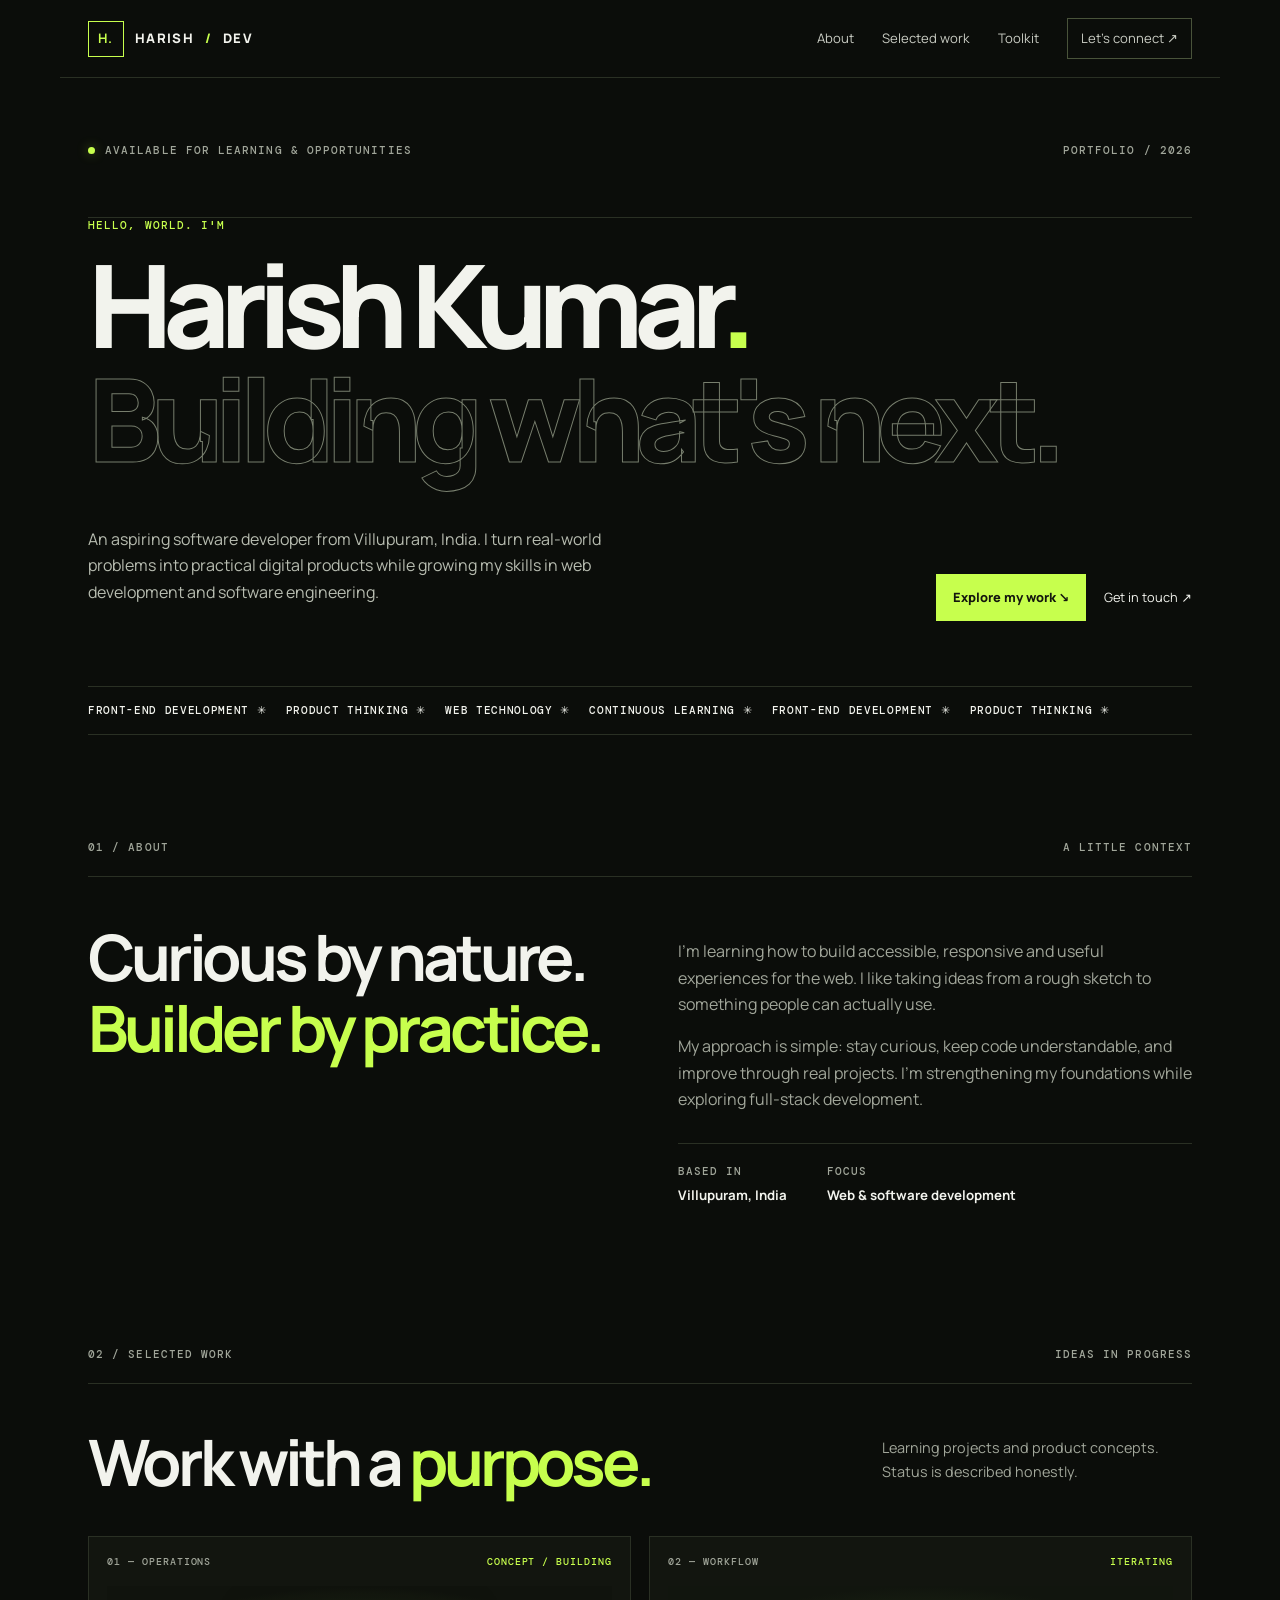
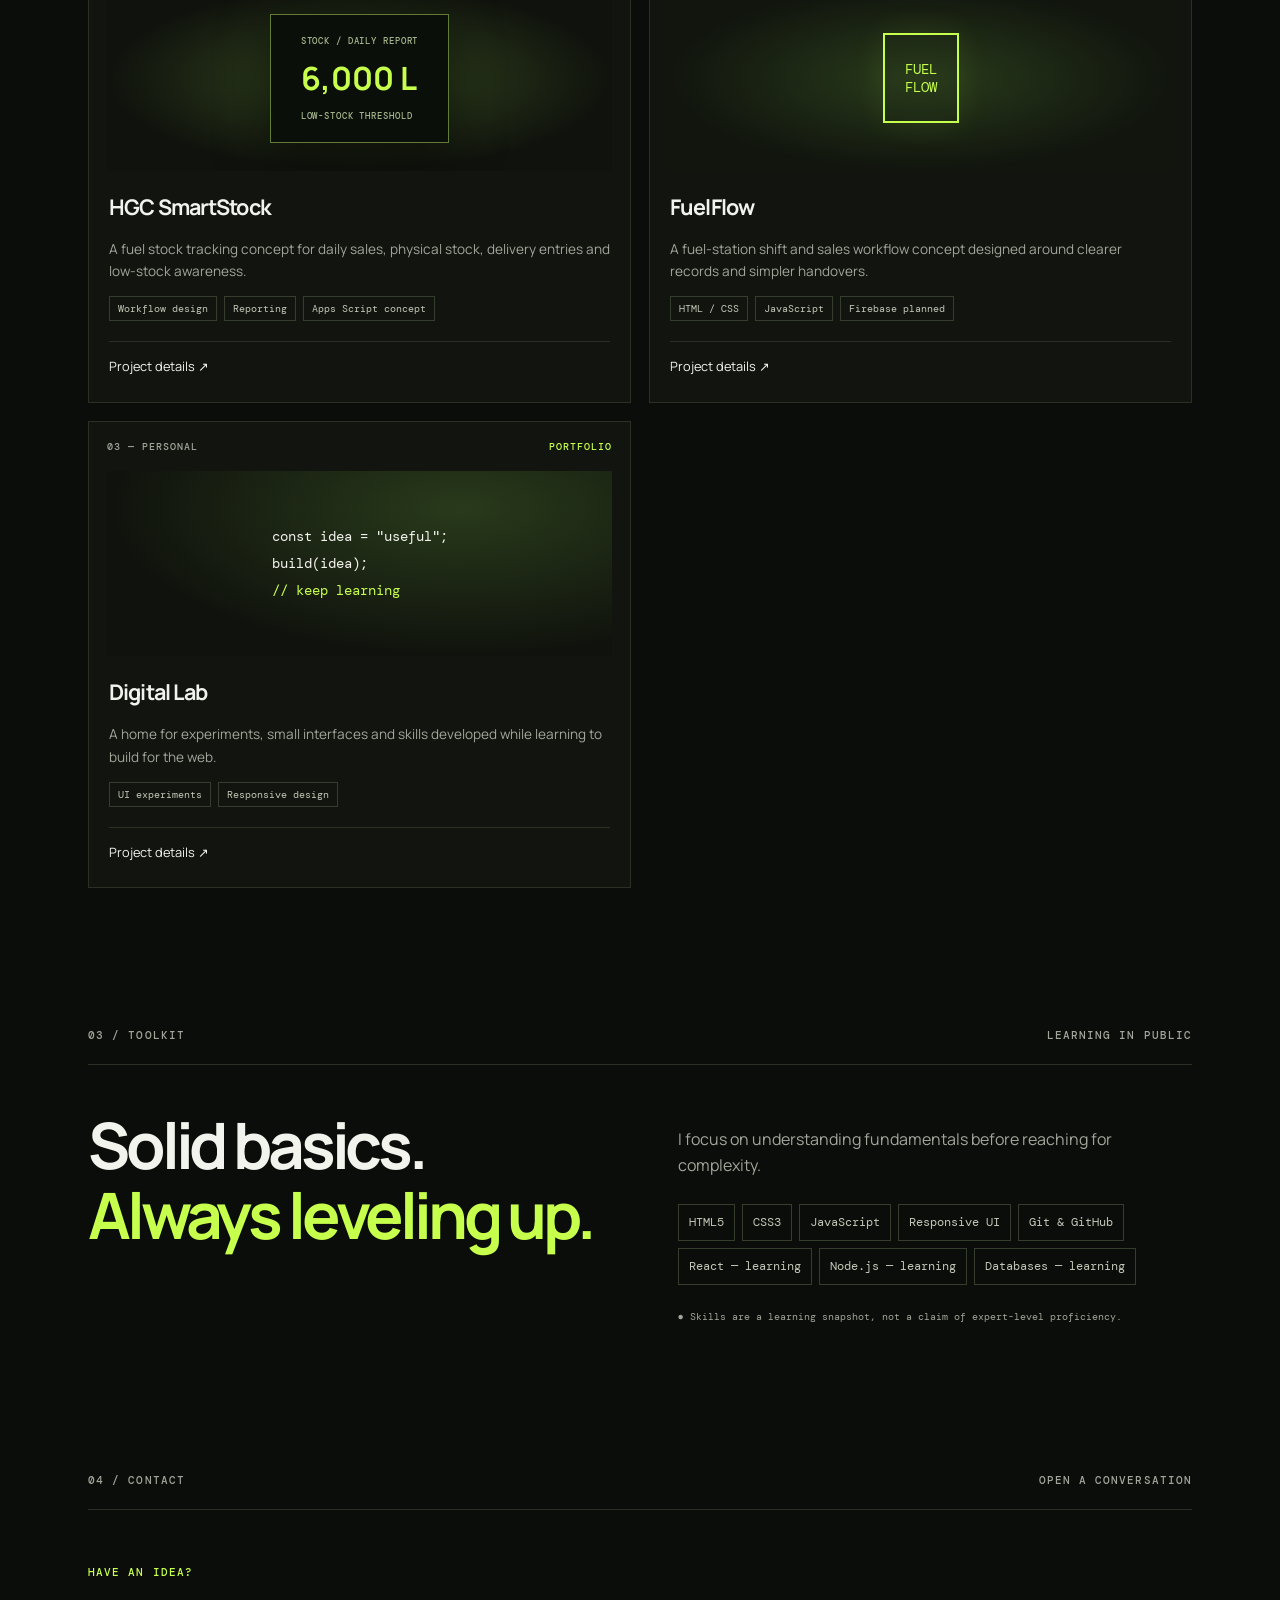
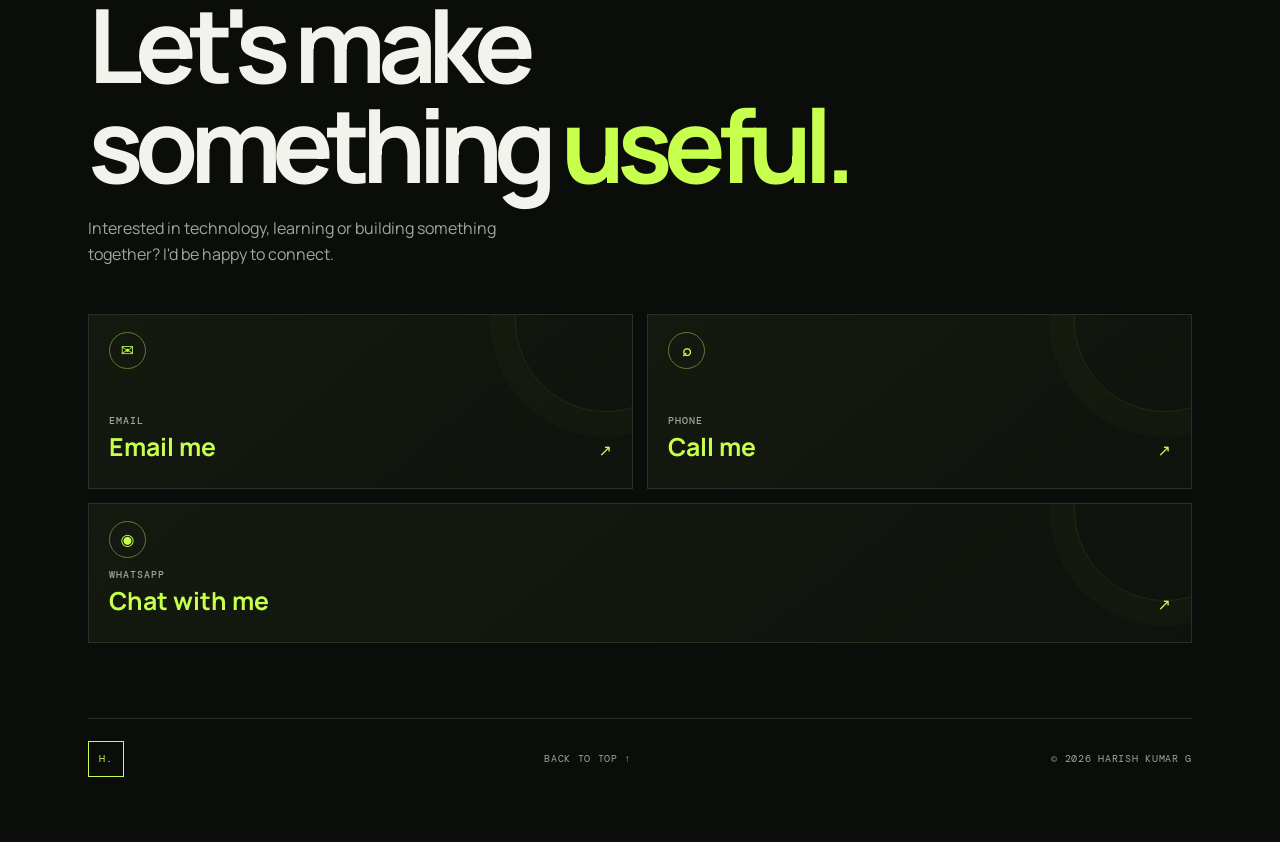
==== index.html @ 510fe925 "Update portfolio asset filenames" ====
<!doctype html>
<html lang="en"><head><meta charset="utf-8"><meta name="viewport" content="width=device-width,initial-scale=1"><meta name="theme-color" content="#0b0d0a"><meta name="description" content="Harish Kumar G — aspiring developer building useful digital products."><title>Harish Kumar G — Developer Portfolio</title><link rel="preconnect" href="https://fonts.googleapis.com"><link href="https://fonts.googleapis.com/css2?family=DM+Mono:wght@400;500&family=Manrope:wght@400;500;600;700;800&display=swap" rel="stylesheet"><link rel="stylesheet" href="./style.css"><script src="./script.js" defer></script></head>
<body><a class="skip" href="#main">Skip to content</a><header><a class="brand" href="#top"><b>H.</b> HARISH<span>/</span>DEV</a><button class="menu" aria-expanded="false" aria-controls="nav" aria-label="Toggle navigation">☰</button><nav id="nav"><a href="#about">About</a><a href="#work">Selected work</a><a href="#stack">Toolkit</a><a class="nav-cta" href="#contact">Let's connect ↗</a></nav></header>
<main id="main"><section class="hero wrap" id="top"><div class="meta"><i></i> AVAILABLE FOR LEARNING & OPPORTUNITIES <span>PORTFOLIO / 2026</span></div><p class="eyebrow">HELLO, WORLD. I'M</p><h1>Harish Kumar<span class="lime">.</span><br><em>Building what's next.</em></h1><div class="hero-bottom"><p>An aspiring software developer from Villupuram, India. I turn real-world problems into practical digital products while growing my skills in web development and software engineering.</p><div><a class="button" href="#work">Explore my work ↘</a> <a class="plain" href="#contact">Get in touch ↗</a></div></div><div class="ticker"><div>FRONT-END DEVELOPMENT ✳　 PRODUCT THINKING ✳　 WEB TECHNOLOGY ✳　 CONTINUOUS LEARNING ✳　 FRONT-END DEVELOPMENT ✳　 PRODUCT THINKING ✳</div></div></section>
<section class="wrap section" id="about"><div class="label">01 / ABOUT <span>A LITTLE CONTEXT</span></div><div class="two"><h2>Curious by nature.<br><span class="lime">Builder by practice.</span></h2><div><p>I'm learning how to build accessible, responsive and useful experiences for the web. I like taking ideas from a rough sketch to something people can actually use.</p><p>My approach is simple: stay curious, keep code understandable, and improve through real projects. I'm strengthening my foundations while exploring full-stack development.</p><div class="facts"><div><small>BASED IN</small><b>Villupuram, India</b></div><div><small>FOCUS</small><b>Web & software development</b></div></div></div></div></section>
<section class="wrap section" id="work"><div class="label">02 / SELECTED WORK <span>IDEAS IN PROGRESS</span></div><div class="heading"><h2>Work with a <span class="lime">purpose.</span></h2><p>Learning projects and product concepts. Status is described honestly.</p></div><div class="projects">
<article class="project"><div class="project-label">01 — OPERATIONS <span>CONCEPT / BUILDING</span></div><div class="art stock"><div class="window"><small>STOCK / DAILY REPORT</small><strong>6,000 L</strong><small>LOW-STOCK THRESHOLD</small></div></div><div class="project-info"><h3>HGC SmartStock</h3><p>A fuel stock tracking concept for daily sales, physical stock, delivery entries and low-stock awareness.</p><div class="tags"><span>Workflow design</span><span>Reporting</span><span>Apps Script concept</span></div><button data-project="stock">Project details ↗</button></div></article>
<article class="project"><div class="project-label">02 — WORKFLOW <span>ITERATING</span></div><div class="art fuel"><div class="pump">FUEL<br>FLOW</div></div><div class="project-info"><h3>FuelFlow</h3><p>A fuel-station shift and sales workflow concept designed around clearer records and simpler handovers.</p><div class="tags"><span>HTML / CSS</span><span>JavaScript</span><span>Firebase planned</span></div><button data-project="fuel">Project details ↗</button></div></article>
<article class="project"><div class="project-label">03 — PERSONAL <span>PORTFOLIO</span></div><div class="art lab"><code>const idea = "useful";<br>build(idea);<br><i>// keep learning</i></code></div><div class="project-info"><h3>Digital Lab</h3><p>A home for experiments, small interfaces and skills developed while learning to build for the web.</p><div class="tags"><span>UI experiments</span><span>Responsive design</span></div><button data-project="lab">Project details ↗</button></div></article></div></section>
<section class="wrap section" id="stack"><div class="label">03 / TOOLKIT <span>LEARNING IN PUBLIC</span></div><div class="two"><h2>Solid basics.<br><span class="lime">Always leveling up.</span></h2><div><p>I focus on understanding fundamentals before reaching for complexity.</p><div class="skills"><span>HTML5</span><span>CSS3</span><span>JavaScript</span><span>Responsive UI</span><span>Git & GitHub</span><span>React — learning</span><span>Node.js — learning</span><span>Databases — learning</span></div><p class="note">● Skills are a learning snapshot, not a claim of expert-level proficiency.</p></div></div></section>
<section class="wrap section" id="contact"><div class="label">04 / CONTACT <span>OPEN A CONVERSATION</span></div><div class="contact-intro"><p class="eyebrow">HAVE AN IDEA?</p><h2>Let's make<br>something <span class="lime">useful.</span></h2><p>Interested in technology, learning or building something together? I'd be happy to connect.</p></div><div class="contacts"><a href="mailto:Harishkumar49024@gmail.com"><b>✉</b><small>EMAIL</small><strong>Email me</strong><span>↗</span></a><a href="tel:+918428827446"><b>⌕</b><small>PHONE</small><strong>Call me</strong><span>↗</span></a><a class="wide" href="https://wa.me/918428827446" target="_blank" rel="noopener noreferrer"><b>◉</b><small>WHATSAPP</small><strong>Chat with me</strong><span>↗</span></a></div><footer><a class="mark" href="#top">H.</a><a href="#top">BACK TO TOP ↑</a><span>© <span id="year">2026</span> HARISH KUMAR G</span></footer></section></main>
<dialog id="details"><button class="close" aria-label="Close">×</button><p class="eyebrow">PROJECT NOTES</p><h2 id="dtitle"></h2><p id="dtext"></p><div id="dtags" class="tags"></div><small>Project status reflects current learning and development.</small></dialog></body></html>
---- style.css ----
:root{color-scheme:dark;--bg:#0b0d0a;--panel:#12150f;--text:#f2f3ed;--muted:#a1a69a;--line:#2a3024;--lime:#c7ff4d;--mono:"DM Mono",monospace;--sans:"Manrope",system-ui,sans-serif}*{box-sizing:border-box}html{scroll-behavior:smooth;scroll-padding-top:85px}body{margin:0;background:var(--bg);color:var(--text);font:16px/1.65 var(--sans)}a{color:inherit;text-decoration:none}button{font:inherit;cursor:pointer}.skip{position:absolute;left:-999px}.skip:focus{left:1rem;top:1rem;background:var(--lime);color:#111;padding:1rem;z-index:10}header{height:78px;max-width:1160px;margin:auto;padding:0 28px;display:flex;align-items:center;justify-content:space-between;border-bottom:1px solid var(--line)}.brand{display:flex;align-items:center;gap:11px;font-size:.82rem;font-weight:800;letter-spacing:.1em}.brand b,.mark{width:36px;height:36px;display:grid;place-items:center;border:1px solid var(--lime);color:var(--lime)}.brand span,.lime{color:var(--lime)}nav{display:flex;align-items:center;gap:28px;font-size:.82rem;color:#c8cbc2}nav a:hover,footer a:hover{color:var(--lime)}.nav-cta{border:1px solid #49533a;padding:9px 13px}.menu{display:none;background:none;border:0;color:var(--lime)}.wrap{max-width:1160px;margin:auto;padding-left:28px;padding-right:28px}.hero{padding-top:65px}.meta,.label,.eyebrow,.project-label,small{font:500 .67rem var(--mono);letter-spacing:.1em}.meta{display:flex;align-items:center;gap:10px;color:var(--muted);padding-bottom:60px;border-bottom:1px solid var(--line)}.meta i{width:7px;height:7px;border-radius:50%;background:var(--lime);box-shadow:0 0 12px #c7ff4d66}.meta span,.label span{margin-left:auto}.eyebrow{color:var(--lime);margin:0 0 15px}.hero h1{font-size:clamp(3.5rem,9vw,8.5rem);line-height:.99;letter-spacing:-.085em;margin:0;font-weight:800}.hero h1 em{color:transparent;-webkit-text-stroke:1px #777e6d;font-style:normal}.hero-bottom{display:flex;justify-content:space-between;align-items:end;gap:40px;margin:35px 0 65px}.hero-bottom p{max-width:530px;color:#b7bcb0}.button{display:inline-block;background:var(--lime);color:#14170e;padding:13px 17px;font-size:.8rem;font-weight:800}.plain{margin-left:15px;font-size:.8rem}.ticker{overflow:hidden;border-block:1px solid var(--line);padding:16px 0;font:500 .7rem var(--mono);white-space:nowrap;letter-spacing:.06em}.ticker div{width:max-content;animation:slide 28s linear infinite}@keyframes slide{to{transform:translateX(-35%)}}.section{padding-top:105px;padding-bottom:35px}.label{display:flex;gap:15px;color:var(--muted);border-bottom:1px solid var(--line);padding-bottom:22px}.two{display:grid;grid-template-columns:1fr 1fr;gap:75px;padding-top:45px}.two h2,.heading h2{font-size:clamp(2.3rem,5vw,4.4rem);line-height:1.1;letter-spacing:-.065em;margin:0}.two p,.heading p,.contact-intro>p:last-child{color:var(--muted)}.facts{display:flex;gap:40px;border-top:1px solid var(--line);margin-top:30px;padding-top:20px}.facts div{display:grid;gap:7px}.facts small{color:var(--muted)}.facts b{font-size:.83rem}.heading{display:flex;align-items:end;justify-content:space-between;gap:25px;padding:38px 0}.heading p{max-width:310px;font-size:.9rem}.projects{display:grid;grid-template-columns:1fr 1fr;gap:18px}.project{border:1px solid var(--line);background:var(--panel);transition:.2s}.project:hover{border-color:#718c42;transform:translateY(-2px)}.project-label{display:flex;justify-content:space-between;gap:8px;padding:18px 18px 0;color:var(--muted);font-size:.6rem}.project-label span{color:var(--lime)}.art{height:185px;margin:18px;background:#151d10;display:grid;place-items:center;position:relative;overflow:hidden}.stock{background:radial-gradient(ellipse,#34471f,#10130d 70%)}.window{border:1px solid #607c35;background:#0b0f09;padding:20px 30px;display:grid;gap:5px;box-shadow:0 15px 50px #0008}.window small{font-size:.55rem;color:#a4b58c}.window strong{font-size:2rem;color:var(--lime)}.fuel{background:radial-gradient(ellipse,#293b1b,#11150e 70%)}.pump{border:2px solid var(--lime);padding:25px 20px;color:var(--lime);font:.9rem var(--mono);text-align:center;box-shadow:0 0 35px #c7ff4d17}.lab{background:radial-gradient(ellipse at 70% 20%,#293a1b,#10130d 70%)}.lab code{font:.85rem/2 var(--mono)}.lab i{color:var(--lime);font-style:normal}.project-info{padding:0 20px 23px}.project h3{font-size:1.35rem;margin:7px 0;letter-spacing:-.04em}.project-info p{font-size:.85rem;color:var(--muted)}.tags,.skills{display:flex;flex-wrap:wrap;gap:7px}.tags span,.skills span{border:1px solid #353d2c;padding:5px 8px;font:.6rem var(--mono);color:#c2c9b8}.project-info button{width:100%;text-align:left;border:0;border-top:1px solid var(--line);background:none;color:var(--text);padding:14px 0 0;margin-top:20px;font-size:.8rem}.stack-section{border-block:1px solid var(--line);margin-top:70px;padding-bottom:90px}.skills{margin:25px 0}.skills span{padding:10px;font-size:.72rem}.note{font:.65rem var(--mono)!important}.contact-intro{padding:55px 0 30px}.contact-intro h2{font-size:clamp(3.2rem,8vw,7rem);line-height:.98;letter-spacing:-.08em;margin:0 0 20px}.contact-intro>p:last-child{max-width:440px}.contacts{display:grid;grid-template-columns:1fr 1fr;gap:14px}.contacts a{position:relative;min-height:175px;padding:20px;border:1px solid var(--line);background:linear-gradient(140deg,#141a10,#0f120d);display:flex;flex-direction:column;justify-content:flex-end;align-items:flex-start;overflow:hidden}.contacts a:before{content:"";position:absolute;width:180px;height:180px;border:1px solid #c7ff4d18;border-radius:50%;right:-65px;top:-85px;box-shadow:0 0 0 25px #c7ff4d05}.contacts a:hover{border-color:var(--lime)}.contacts b{position:absolute;top:17px;left:20px;width:37px;height:37px;border:1px solid #617a36;border-radius:50%;display:grid;place-items:center;color:var(--lime)}.contacts small{color:var(--muted);font-size:.6rem}.contacts strong{font-size:1.55rem;color:var(--lime)}.contacts a>span{position:absolute;right:20px;bottom:24px;color:var(--lime)}.contacts .wide{grid-column:1/-1;min-height:140px}footer{margin-top:75px;padding:22px 0 30px;border-top:1px solid var(--line);display:flex;align-items:center;justify-content:space-between;color:var(--muted);font:.62rem var(--mono);letter-spacing:.07em}dialog{width:min(520px,calc(100% - 30px));background:#12160f;color:var(--text);border:1px solid #5a7134;padding:30px;box-shadow:0 20px 100px #000b}dialog::backdrop{background:#000b;backdrop-filter:blur(4px)}dialog h2{font-size:2rem;margin:0}.close{float:right;background:none;border:0;color:var(--text);font-size:1.8rem}dialog p:not(.eyebrow){color:var(--muted)}dialog>small{display:block;margin-top:20px;color:var(--muted)}@media(max-width:760px){header{height:68px;padding:0 20px}.menu{display:block}nav{display:none;position:absolute;z-index:5;top:68px;left:0;right:0;padding:20px;background:#0d100b;border-bottom:1px solid var(--line);flex-direction:column;align-items:stretch}nav.open{display:flex}.wrap{padding-left:20px;padding-right:20px}.hero{padding-top:38px}.meta{font-size:.55rem;padding-bottom:40px;flex-wrap:wrap}.meta span{width:100%;margin-left:17px}.hero h1{font-size:clamp(3rem,12vw,5.7rem)}.hero-bottom{display:block;margin:25px 0 45px}.hero-bottom>div{display:flex;align-items:center;gap:12px;flex-wrap:wrap}.plain{margin-left:0}.section{padding-top:75px}.two{grid-template-columns:1fr;gap:20px;padding-top:30px}.heading{display:block;padding:30px 0}.projects{grid-template-columns:1fr}.contact-intro h2{font-size:clamp(3rem,13vw,5.3rem)}.contacts a{min-height:160px;padding:15px}.contacts strong{font-size:1.25rem}.contacts b{left:15px}.contacts a>span{right:15px}footer{flex-wrap:wrap;gap:15px}footer>span{width:100%}}@media(max-width:380px){.contacts{grid-template-columns:1fr}.contacts .wide{grid-column:auto}.facts{flex-direction:column;gap:16px}}@media(prefers-reduced-motion:reduce){*,*::before,*::after{animation-duration:.01ms!important;animation-iteration-count:1!important;scroll-behavior:auto!important;transition-duration:.01ms!important}}
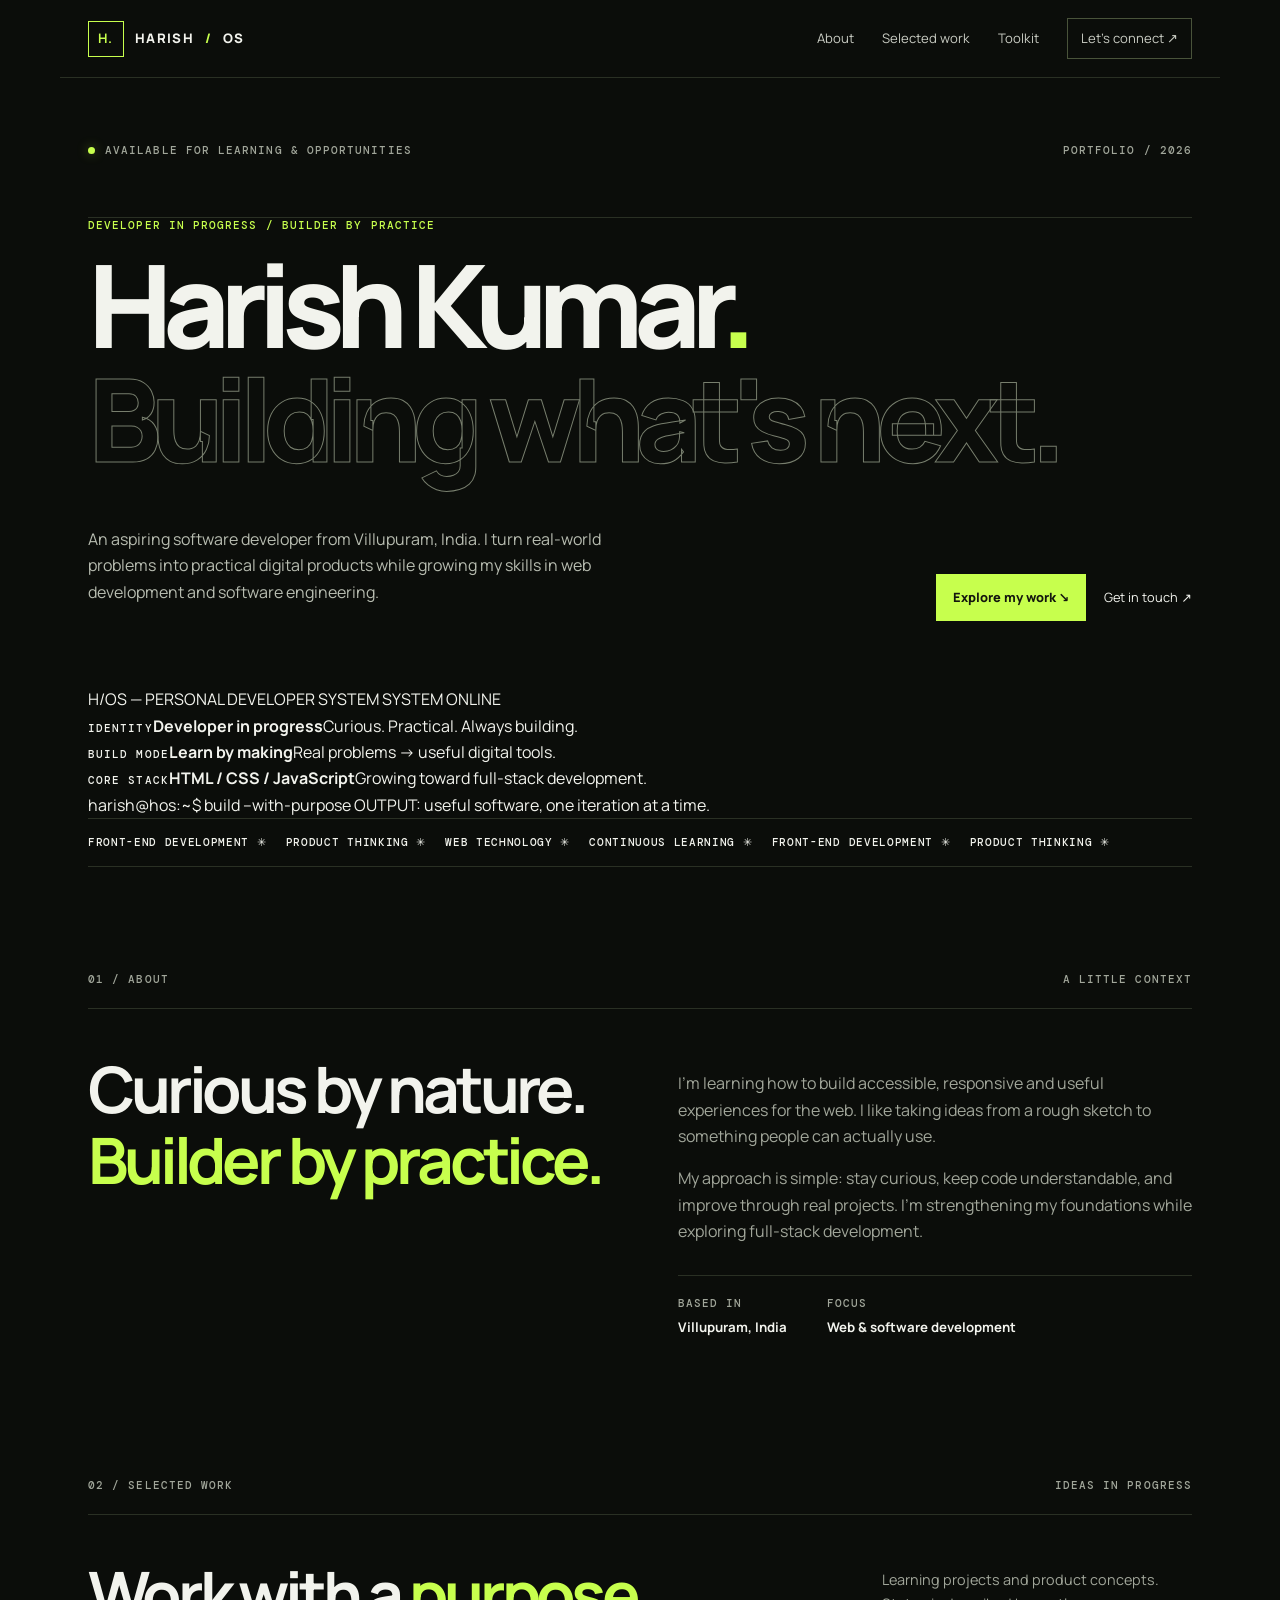
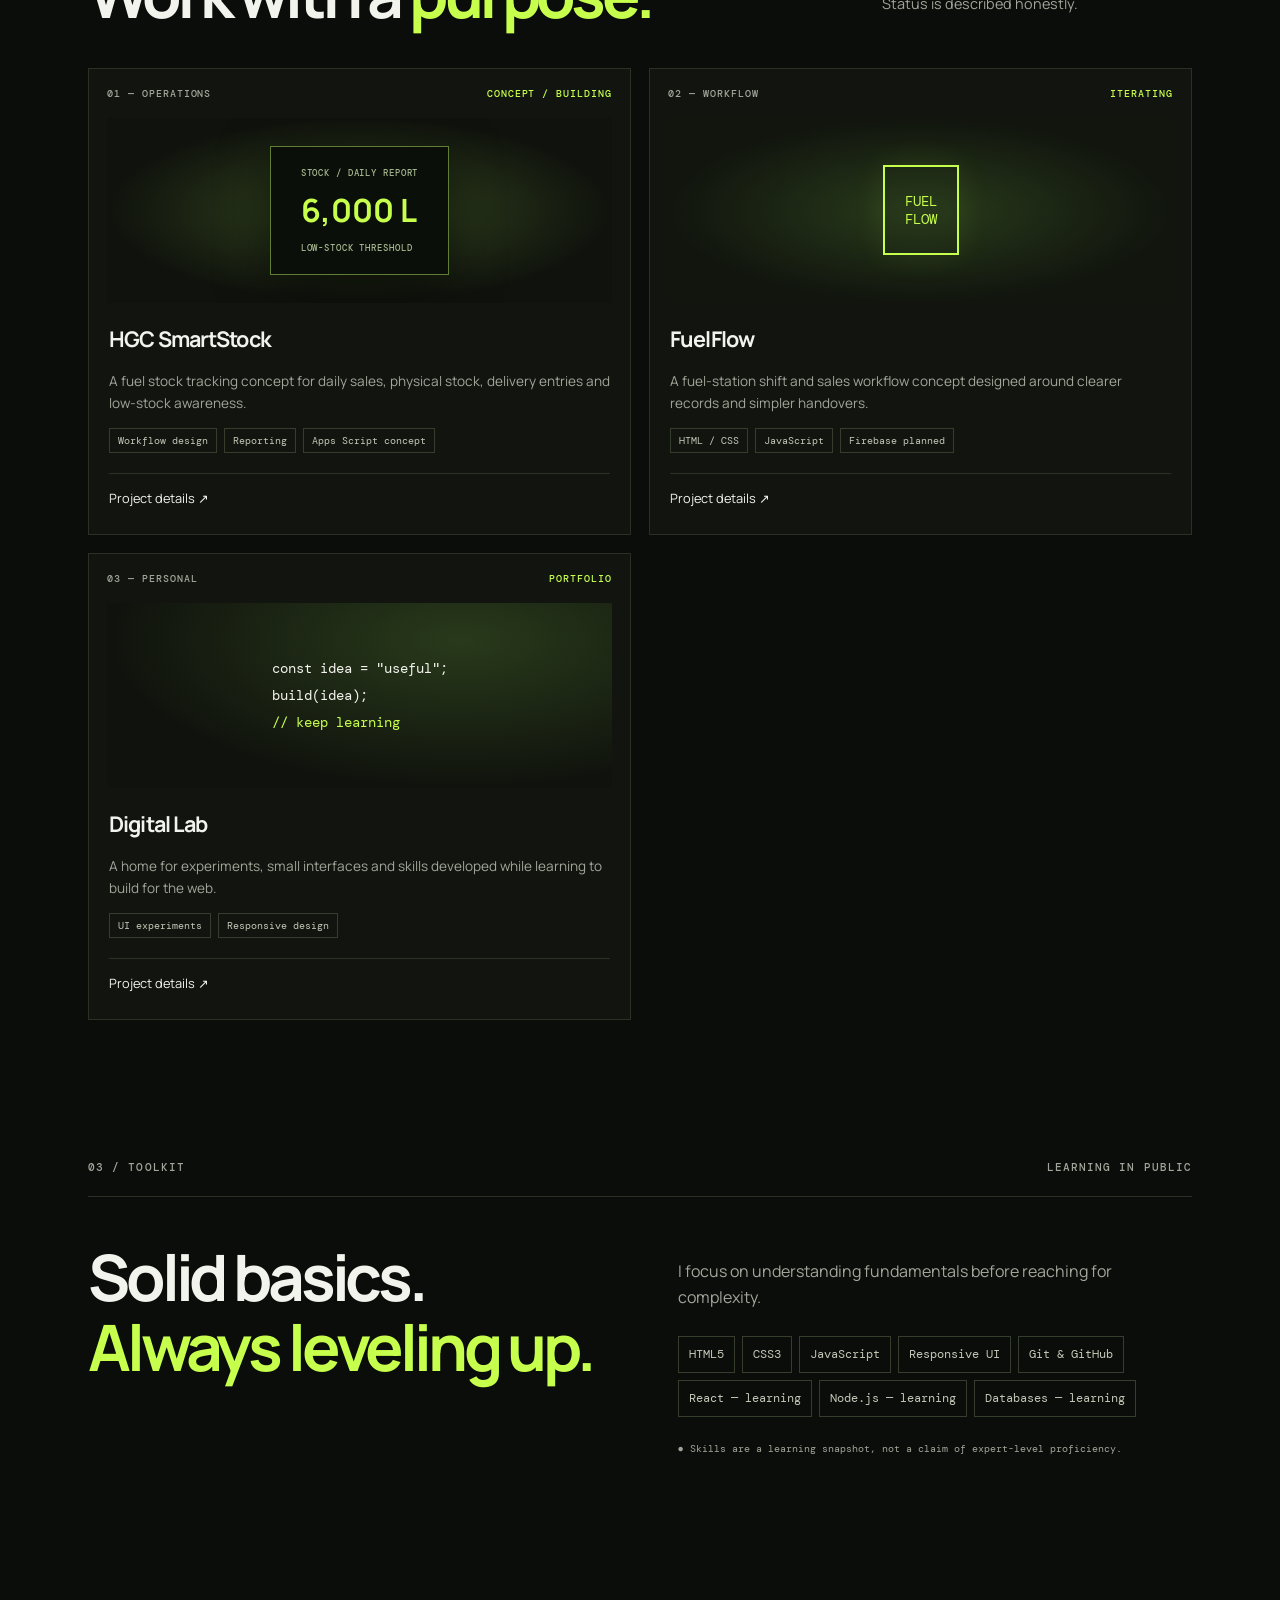
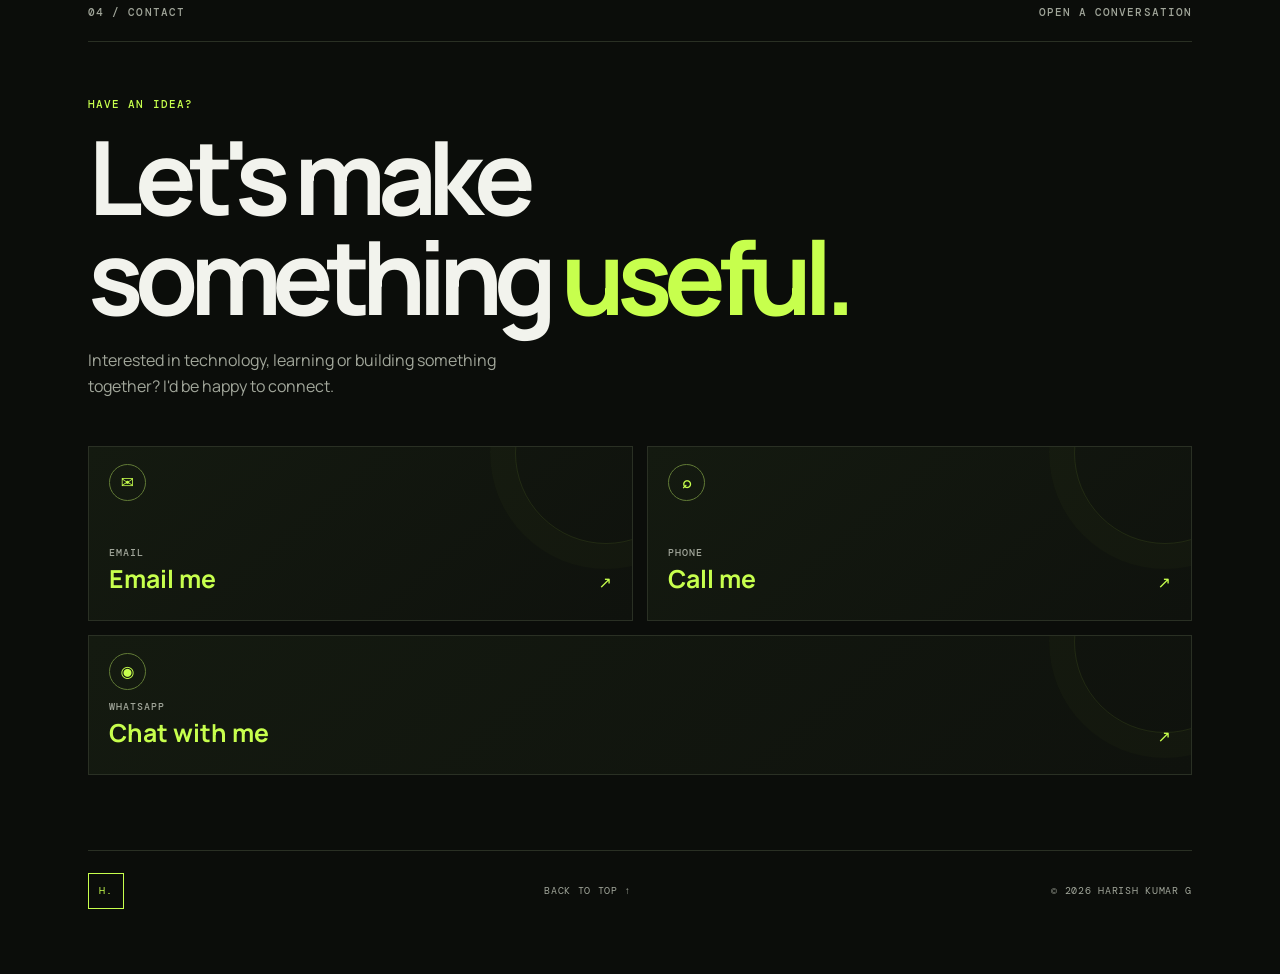
==== commit 0b8ed2ae: "Add Harish OS developer identity panel" ====
--- a/index.html
+++ b/index.html
@@ -1,7 +1,7 @@
 <!doctype html>
 <html lang="en"><head><meta charset="utf-8"><meta name="viewport" content="width=device-width,initial-scale=1"><meta name="theme-color" content="#0b0d0a"><meta name="description" content="Harish Kumar G — aspiring developer building useful digital products."><title>Harish Kumar G — Developer Portfolio</title><link rel="preconnect" href="https://fonts.googleapis.com"><link href="https://fonts.googleapis.com/css2?family=DM+Mono:wght@400;500&family=Manrope:wght@400;500;600;700;800&display=swap" rel="stylesheet"><link rel="stylesheet" href="./style.css"><script src="./script.js" defer></script></head>
-<body><a class="skip" href="#main">Skip to content</a><header><a class="brand" href="#top"><b>H.</b> HARISH<span>/</span>DEV</a><button class="menu" aria-expanded="false" aria-controls="nav" aria-label="Toggle navigation">☰</button><nav id="nav"><a href="#about">About</a><a href="#work">Selected work</a><a href="#stack">Toolkit</a><a class="nav-cta" href="#contact">Let's connect ↗</a></nav></header>
-<main id="main"><section class="hero wrap" id="top"><div class="meta"><i></i> AVAILABLE FOR LEARNING & OPPORTUNITIES <span>PORTFOLIO / 2026</span></div><p class="eyebrow">HELLO, WORLD. I'M</p><h1>Harish Kumar<span class="lime">.</span><br><em>Building what's next.</em></h1><div class="hero-bottom"><p>An aspiring software developer from Villupuram, India. I turn real-world problems into practical digital products while growing my skills in web development and software engineering.</p><div><a class="button" href="#work">Explore my work ↘</a> <a class="plain" href="#contact">Get in touch ↗</a></div></div><div class="ticker"><div>FRONT-END DEVELOPMENT ✳　 PRODUCT THINKING ✳　 WEB TECHNOLOGY ✳　 CONTINUOUS LEARNING ✳　 FRONT-END DEVELOPMENT ✳　 PRODUCT THINKING ✳</div></div></section>
+<body><a class="skip" href="#main">Skip to content</a><header><a class="brand" href="#top"><b>H.</b> HARISH<span>/</span>OS</a><button class="menu" aria-expanded="false" aria-controls="nav" aria-label="Toggle navigation">☰</button><nav id="nav"><a href="#about">About</a><a href="#work">Selected work</a><a href="#stack">Toolkit</a><a class="nav-cta" href="#contact">Let's connect ↗</a></nav></header>
+<main id="main"><section class="hero wrap" id="top"><div class="meta"><i></i> AVAILABLE FOR LEARNING & OPPORTUNITIES <span>PORTFOLIO / 2026</span></div><p class="eyebrow">DEVELOPER IN PROGRESS / BUILDER BY PRACTICE</p><h1>Harish Kumar<span class="lime">.</span><br><em>Building what's next.</em></h1><div class="hero-bottom"><p>An aspiring software developer from Villupuram, India. I turn real-world problems into practical digital products while growing my skills in web development and software engineering.</p><div><a class="button" href="#work">Explore my work ↘</a> <a class="plain" href="#contact">Get in touch ↗</a></div></div><section class="system-panel" aria-label="Harish developer system"><div class="system-top"><span>H/OS — PERSONAL DEVELOPER SYSTEM</span><span class="system-live"><i></i> SYSTEM ONLINE</span></div><div class="system-grid"><div><small>IDENTITY</small><strong>Developer in progress</strong><span>Curious. Practical. Always building.</span></div><div><small>BUILD MODE</small><strong>Learn by making</strong><span>Real problems → useful digital tools.</span></div><div><small>CORE STACK</small><strong>HTML / CSS / JavaScript</strong><span>Growing toward full-stack development.</span></div></div><div class="system-command"><span class="prompt">harish@hos:~$</span> build --with-purpose <span class="command-cursor" aria-hidden="true"></span><span class="command-output">OUTPUT: useful software, one iteration at a time.</span></div></section><div class="ticker"><div>FRONT-END DEVELOPMENT ✳　 PRODUCT THINKING ✳　 WEB TECHNOLOGY ✳　 CONTINUOUS LEARNING ✳　 FRONT-END DEVELOPMENT ✳　 PRODUCT THINKING ✳</div></div></section>
 <section class="wrap section" id="about"><div class="label">01 / ABOUT <span>A LITTLE CONTEXT</span></div><div class="two"><h2>Curious by nature.<br><span class="lime">Builder by practice.</span></h2><div><p>I'm learning how to build accessible, responsive and useful experiences for the web. I like taking ideas from a rough sketch to something people can actually use.</p><p>My approach is simple: stay curious, keep code understandable, and improve through real projects. I'm strengthening my foundations while exploring full-stack development.</p><div class="facts"><div><small>BASED IN</small><b>Villupuram, India</b></div><div><small>FOCUS</small><b>Web & software development</b></div></div></div></div></section>
 <section class="wrap section" id="work"><div class="label">02 / SELECTED WORK <span>IDEAS IN PROGRESS</span></div><div class="heading"><h2>Work with a <span class="lime">purpose.</span></h2><p>Learning projects and product concepts. Status is described honestly.</p></div><div class="projects">
 <article class="project"><div class="project-label">01 — OPERATIONS <span>CONCEPT / BUILDING</span></div><div class="art stock"><div class="window"><small>STOCK / DAILY REPORT</small><strong>6,000 L</strong><small>LOW-STOCK THRESHOLD</small></div></div><div class="project-info"><h3>HGC SmartStock</h3><p>A fuel stock tracking concept for daily sales, physical stock, delivery entries and low-stock awareness.</p><div class="tags"><span>Workflow design</span><span>Reporting</span><span>Apps Script concept</span></div><button data-project="stock">Project details ↗</button></div></article>
--- a/style.css
+++ b/style.css
@@ -1 +1,79 @@
-:root{color-scheme:dark;--bg:#0b0d0a;--panel:#12150f;--text:#f2f3ed;--muted:#a1a69a;--line:#2a3024;--lime:#c7ff4d;--mono:"DM Mono",monospace;--sans:"Manrope",system-ui,sans-serif}*{box-sizing:border-box}html{scroll-behavior:smooth;scroll-padding-top:85px}body{margin:0;background:var(--bg);color:var(--text);font:16px/1.65 var(--sans)}a{color:inherit;text-decoration:none}button{font:inherit;cursor:pointer}.skip{position:absolute;left:-999px}.skip:focus{left:1rem;top:1rem;background:var(--lime);color:#111;padding:1rem;z-index:10}header{height:78px;max-width:1160px;margin:auto;padding:0 28px;display:flex;align-items:center;justify-content:space-between;border-bottom:1px solid var(--line)}.brand{display:flex;align-items:center;gap:11px;font-size:.82rem;font-weight:800;letter-spacing:.1em}.brand b,.mark{width:36px;height:36px;display:grid;place-items:center;border:1px solid var(--lime);color:var(--lime)}.brand span,.lime{color:var(--lime)}nav{display:flex;align-items:center;gap:28px;font-size:.82rem;color:#c8cbc2}nav a:hover,footer a:hover{color:var(--lime)}.nav-cta{border:1px solid #49533a;padding:9px 13px}.menu{display:none;background:none;border:0;color:var(--lime)}.wrap{max-width:1160px;margin:auto;padding-left:28px;padding-right:28px}.hero{padding-top:65px}.meta,.label,.eyebrow,.project-label,small{font:500 .67rem var(--mono);letter-spacing:.1em}.meta{display:flex;align-items:center;gap:10px;color:var(--muted);padding-bottom:60px;border-bottom:1px solid var(--line)}.meta i{width:7px;height:7px;border-radius:50%;background:var(--lime);box-shadow:0 0 12px #c7ff4d66}.meta span,.label span{margin-left:auto}.eyebrow{color:var(--lime);margin:0 0 15px}.hero h1{font-size:clamp(3.5rem,9vw,8.5rem);line-height:.99;letter-spacing:-.085em;margin:0;font-weight:800}.hero h1 em{color:transparent;-webkit-text-stroke:1px #777e6d;font-style:normal}.hero-bottom{display:flex;justify-content:space-between;align-items:end;gap:40px;margin:35px 0 65px}.hero-bottom p{max-width:530px;color:#b7bcb0}.button{display:inline-block;background:var(--lime);color:#14170e;padding:13px 17px;font-size:.8rem;font-weight:800}.plain{margin-left:15px;font-size:.8rem}.ticker{overflow:hidden;border-block:1px solid var(--line);padding:16px 0;font:500 .7rem var(--mono);white-space:nowrap;letter-spacing:.06em}.ticker div{width:max-content;animation:slide 28s linear infinite}@keyframes slide{to{transform:translateX(-35%)}}.section{padding-top:105px;padding-bottom:35px}.label{display:flex;gap:15px;color:var(--muted);border-bottom:1px solid var(--line);padding-bottom:22px}.two{display:grid;grid-template-columns:1fr 1fr;gap:75px;padding-top:45px}.two h2,.heading h2{font-size:clamp(2.3rem,5vw,4.4rem);line-height:1.1;letter-spacing:-.065em;margin:0}.two p,.heading p,.contact-intro>p:last-child{color:var(--muted)}.facts{display:flex;gap:40px;border-top:1px solid var(--line);margin-top:30px;padding-top:20px}.facts div{display:grid;gap:7px}.facts small{color:var(--muted)}.facts b{font-size:.83rem}.heading{display:flex;align-items:end;justify-content:space-between;gap:25px;padding:38px 0}.heading p{max-width:310px;font-size:.9rem}.projects{display:grid;grid-template-columns:1fr 1fr;gap:18px}.project{border:1px solid var(--line);background:var(--panel);transition:.2s}.project:hover{border-color:#718c42;transform:translateY(-2px)}.project-label{display:flex;justify-content:space-between;gap:8px;padding:18px 18px 0;color:var(--muted);font-size:.6rem}.project-label span{color:var(--lime)}.art{height:185px;margin:18px;background:#151d10;display:grid;place-items:center;position:relative;overflow:hidden}.stock{background:radial-gradient(ellipse,#34471f,#10130d 70%)}.window{border:1px solid #607c35;background:#0b0f09;padding:20px 30px;display:grid;gap:5px;box-shadow:0 15px 50px #0008}.window small{font-size:.55rem;color:#a4b58c}.window strong{font-size:2rem;color:var(--lime)}.fuel{background:radial-gradient(ellipse,#293b1b,#11150e 70%)}.pump{border:2px solid var(--lime);padding:25px 20px;color:var(--lime);font:.9rem var(--mono);text-align:center;box-shadow:0 0 35px #c7ff4d17}.lab{background:radial-gradient(ellipse at 70% 20%,#293a1b,#10130d 70%)}.lab code{font:.85rem/2 var(--mono)}.lab i{color:var(--lime);font-style:normal}.project-info{padding:0 20px 23px}.project h3{font-size:1.35rem;margin:7px 0;letter-spacing:-.04em}.project-info p{font-size:.85rem;color:var(--muted)}.tags,.skills{display:flex;flex-wrap:wrap;gap:7px}.tags span,.skills span{border:1px solid #353d2c;padding:5px 8px;font:.6rem var(--mono);color:#c2c9b8}.project-info button{width:100%;text-align:left;border:0;border-top:1px solid var(--line);background:none;color:var(--text);padding:14px 0 0;margin-top:20px;font-size:.8rem}.stack-section{border-block:1px solid var(--line);margin-top:70px;padding-bottom:90px}.skills{margin:25px 0}.skills span{padding:10px;font-size:.72rem}.note{font:.65rem var(--mono)!important}.contact-intro{padding:55px 0 30px}.contact-intro h2{font-size:clamp(3.2rem,8vw,7rem);line-height:.98;letter-spacing:-.08em;margin:0 0 20px}.contact-intro>p:last-child{max-width:440px}.contacts{display:grid;grid-template-columns:1fr 1fr;gap:14px}.contacts a{position:relative;min-height:175px;padding:20px;border:1px solid var(--line);background:linear-gradient(140deg,#141a10,#0f120d);display:flex;flex-direction:column;justify-content:flex-end;align-items:flex-start;overflow:hidden}.contacts a:before{content:"";position:absolute;width:180px;height:180px;border:1px solid #c7ff4d18;border-radius:50%;right:-65px;top:-85px;box-shadow:0 0 0 25px #c7ff4d05}.contacts a:hover{border-color:var(--lime)}.contacts b{position:absolute;top:17px;left:20px;width:37px;height:37px;border:1px solid #617a36;border-radius:50%;display:grid;place-items:center;color:var(--lime)}.contacts small{color:var(--muted);font-size:.6rem}.contacts strong{font-size:1.55rem;color:var(--lime)}.contacts a>span{position:absolute;right:20px;bottom:24px;color:var(--lime)}.contacts .wide{grid-column:1/-1;min-height:140px}footer{margin-top:75px;padding:22px 0 30px;border-top:1px solid var(--line);display:flex;align-items:center;justify-content:space-between;color:var(--muted);font:.62rem var(--mono);letter-spacing:.07em}dialog{width:min(520px,calc(100% - 30px));background:#12160f;color:var(--text);border:1px solid #5a7134;padding:30px;box-shadow:0 20px 100px #000b}dialog::backdrop{background:#000b;backdrop-filter:blur(4px)}dialog h2{font-size:2rem;margin:0}.close{float:right;background:none;border:0;color:var(--text);font-size:1.8rem}dialog p:not(.eyebrow){color:var(--muted)}dialog>small{display:block;margin-top:20px;color:var(--muted)}@media(max-width:760px){header{height:68px;padding:0 20px}.menu{display:block}nav{display:none;position:absolute;z-index:5;top:68px;left:0;right:0;padding:20px;background:#0d100b;border-bottom:1px solid var(--line);flex-direction:column;align-items:stretch}nav.open{display:flex}.wrap{padding-left:20px;padding-right:20px}.hero{padding-top:38px}.meta{font-size:.55rem;padding-bottom:40px;flex-wrap:wrap}.meta span{width:100%;margin-left:17px}.hero h1{font-size:clamp(3rem,12vw,5.7rem)}.hero-bottom{display:block;margin:25px 0 45px}.hero-bottom>div{display:flex;align-items:center;gap:12px;flex-wrap:wrap}.plain{margin-left:0}.section{padding-top:75px}.two{grid-template-columns:1fr;gap:20px;padding-top:30px}.heading{display:block;padding:30px 0}.projects{grid-template-columns:1fr}.contact-intro h2{font-size:clamp(3rem,13vw,5.3rem)}.contacts a{min-height:160px;padding:15px}.contacts strong{font-size:1.25rem}.contacts b{left:15px}.contacts a>span{right:15px}footer{flex-wrap:wrap;gap:15px}footer>span{width:100%}}@media(max-width:380px){.contacts{grid-template-columns:1fr}.contacts .wide{grid-column:auto}.facts{flex-direction:column;gap:16px}}@media(prefers-reduced-motion:reduce){*,*::before,*::after{animation-duration:.01ms!important;animation-iteration-count:1!important;scroll-behavior:auto!important;transition-duration:.01ms!important}}+:root{color-scheme:dark;--bg:#0b0d0a;--panel:#12150f;--text:#f2f3ed;--muted:#a1a69a;--line:#2a3024;--lime:#c7ff4d;--mono:"DM Mono",monospace;--sans:"Manrope",system-ui,sans-serif}*{box-sizing:border-box}html{scroll-behavior:smooth;scroll-padding-top:85px}body{margin:0;background:var(--bg);color:var(--text);font:16px/1.65 var(--sans)}a{color:inherit;text-decoration:none}button{font:inherit;cursor:pointer}.skip{position:absolute;left:-999px}.skip:focus{left:1rem;top:1rem;background:var(--lime);color:#111;padding:1rem;z-index:10}header{height:78px;max-width:1160px;margin:auto;padding:0 28px;display:flex;align-items:center;justify-content:space-between;border-bottom:1px solid var(--line)}.brand{display:flex;align-items:center;gap:11px;font-size:.82rem;font-weight:800;letter-spacing:.1em}.brand b,.mark{width:36px;height:36px;display:grid;place-items:center;border:1px solid var(--lime);color:var(--lime)}.brand span,.lime{color:var(--lime)}nav{display:flex;align-items:center;gap:28px;font-size:.82rem;color:#c8cbc2}nav a:hover,footer a:hover{color:var(--lime)}.nav-cta{border:1px solid #49533a;padding:9px 13px}.menu{display:none;background:none;border:0;color:var(--lime)}.wrap{max-width:1160px;margin:auto;padding-left:28px;padding-right:28px}.hero{padding-top:65px}.meta,.label,.eyebrow,.project-label,small{font:500 .67rem var(--mono);letter-spacing:.1em}.meta{display:flex;align-items:center;gap:10px;color:var(--muted);padding-bottom:60px;border-bottom:1px solid var(--line)}.meta i{width:7px;height:7px;border-radius:50%;background:var(--lime);box-shadow:0 0 12px #c7ff4d66}.meta span,.label span{margin-left:auto}.eyebrow{color:var(--lime);margin:0 0 15px}.hero h1{font-size:clamp(3.5rem,9vw,8.5rem);line-height:.99;letter-spacing:-.085em;margin:0;font-weight:800}.hero h1 em{color:transparent;-webkit-text-stroke:1px #777e6d;font-style:normal}.hero-bottom{display:flex;justify-content:space-between;align-items:end;gap:40px;margin:35px 0 65px}.hero-bottom p{max-width:530px;color:#b7bcb0}.button{display:inline-block;background:var(--lime);color:#14170e;padding:13px 17px;font-size:.8rem;font-weight:800}.plain{margin-left:15px;font-size:.8rem}.ticker{overflow:hidden;border-block:1px solid var(--line);padding:16px 0;font:500 .7rem var(--mono);white-space:nowrap;letter-spacing:.06em}.ticker div{width:max-content;animation:slide 28s linear infinite}@keyframes slide{to{transform:translateX(-35%)}}.section{padding-top:105px;padding-bottom:35px}.label{display:flex;gap:15px;color:var(--muted);border-bottom:1px solid var(--line);padding-bottom:22px}.two{display:grid;grid-template-columns:1fr 1fr;gap:75px;padding-top:45px}.two h2,.heading h2{font-size:clamp(2.3rem,5vw,4.4rem);line-height:1.1;letter-spacing:-.065em;margin:0}.two p,.heading p,.contact-intro>p:last-child{color:var(--muted)}.facts{display:flex;gap:40px;border-top:1px solid var(--line);margin-top:30px;padding-top:20px}.facts div{display:grid;gap:7px}.facts small{color:var(--muted)}.facts b{font-size:.83rem}.heading{display:flex;align-items:end;justify-content:space-between;gap:25px;padding:38px 0}.heading p{max-width:310px;font-size:.9rem}.projects{display:grid;grid-template-columns:1fr 1fr;gap:18px}.project{border:1px solid var(--line);background:var(--panel);transition:.2s}.project:hover{border-color:#718c42;transform:translateY(-2px)}.project-label{display:flex;justify-content:space-between;gap:8px;padding:18px 18px 0;color:var(--muted);font-size:.6rem}.project-label span{color:var(--lime)}.art{height:185px;margin:18px;background:#151d10;display:grid;place-items:center;position:relative;overflow:hidden}.stock{background:radial-gradient(ellipse,#34471f,#10130d 70%)}.window{border:1px solid #607c35;background:#0b0f09;padding:20px 30px;display:grid;gap:5px;box-shadow:0 15px 50px #0008}.window small{font-size:.55rem;color:#a4b58c}.window strong{font-size:2rem;color:var(--lime)}.fuel{background:radial-gradient(ellipse,#293b1b,#11150e 70%)}.pump{border:2px solid var(--lime);padding:25px 20px;color:var(--lime);font:.9rem var(--mono);text-align:center;box-shadow:0 0 35px #c7ff4d17}.lab{background:radial-gradient(ellipse at 70% 20%,#293a1b,#10130d 70%)}.lab code{font:.85rem/2 var(--mono)}.lab i{color:var(--lime);font-style:normal}.project-info{padding:0 20px 23px}.project h3{font-size:1.35rem;margin:7px 0;letter-spacing:-.04em}.project-info p{font-size:.85rem;color:var(--muted)}.tags,.skills{display:flex;flex-wrap:wrap;gap:7px}.tags span,.skills span{border:1px solid #353d2c;padding:5px 8px;font:.6rem var(--mono);color:#c2c9b8}.project-info button{width:100%;text-align:left;border:0;border-top:1px solid var(--line);background:none;color:var(--text);padding:14px 0 0;margin-top:20px;font-size:.8rem}.stack-section{border-block:1px solid var(--line);margin-top:70px;padding-bottom:90px}.skills{margin:25px 0}.skills span{padding:10px;font-size:.72rem}.note{font:.65rem var(--mono)!important}.contact-intro{padding:55px 0 30px}.contact-intro h2{font-size:clamp(3.2rem,8vw,7rem);line-height:.98;letter-spacing:-.08em;margin:0 0 20px}.contact-intro>p:last-child{max-width:440px}.contacts{display:grid;grid-template-columns:1fr 1fr;gap:14px}.contacts a{position:relative;min-height:175px;padding:20px;border:1px solid var(--line);background:linear-gradient(140deg,#141a10,#0f120d);display:flex;flex-direction:column;justify-content:flex-end;align-items:flex-start;overflow:hidden}.contacts a:before{content:"";position:absolute;width:180px;height:180px;border:1px solid #c7ff4d18;border-radius:50%;right:-65px;top:-85px;box-shadow:0 0 0 25px #c7ff4d05}.contacts a:hover{border-color:var(--lime)}.contacts b{position:absolute;top:17px;left:20px;width:37px;height:37px;border:1px solid #617a36;border-radius:50%;display:grid;place-items:center;color:var(--lime)}.contacts small{color:var(--muted);font-size:.6rem}.contacts strong{font-size:1.55rem;color:var(--lime)}.contacts a>span{position:absolute;right:20px;bottom:24px;color:var(--lime)}.contacts .wide{grid-column:1/-1;min-height:140px}footer{margin-top:75px;padding:22px 0 30px;border-top:1px solid var(--line);display:flex;align-items:center;justify-content:space-between;color:var(--muted);font:.62rem var(--mono);letter-spacing:.07em}dialog{width:min(520px,calc(100% - 30px));background:#12160f;color:var(--text);border:1px solid #5a7134;padding:30px;box-shadow:0 20px 100px #000b}dialog::backdrop{background:#000b;backdrop-filter:blur(4px)}dialog h2{font-size:2rem;margin:0}.close{float:right;background:none;border:0;color:var(--text);font-size:1.8rem}dialog p:not(.eyebrow){color:var(--muted)}dialog>small{display:block;margin-top:20px;color:var(--muted)}@media(max-width:760px){header{height:68px;padding:0 20px}.menu{display:block}nav{display:none;position:absolute;z-index:5;top:68px;left:0;right:0;padding:20px;background:#0d100b;border-bottom:1px solid var(--line);flex-direction:column;align-items:stretch}nav.open{display:flex}.wrap{padding-left:20px;padding-right:20px}.hero{padding-top:38px}.meta{font-size:.55rem;padding-bottom:40px;flex-wrap:wrap}.meta span{width:100%;margin-left:17px}.hero h1{font-size:clamp(3rem,12vw,5.7rem)}.hero-bottom{display:block;margin:25px 0 45px}.hero-bottom>div{display:flex;align-items:center;gap:12px;flex-wrap:wrap}.plain{margin-left:0}.section{padding-top:75px}.two{grid-template-columns:1fr;gap:20px;padding-top:30px}.heading{display:block;padding:30px 0}.projects{grid-template-columns:1fr}.contact-intro h2{font-size:clamp(3rem,13vw,5.3rem)}.contacts a{min-height:160px;padding:15px}.contacts strong{font-size:1.25rem}.contacts b{left:15px}.contacts a>span{right:15px}footer{flex-wrap:wrap;gap:15px}footer>span{width:100%}}@media(max-width:380px){.contacts{grid-template-columns:1fr}.contacts .wide{grid-column:auto}.facts{flex-direction:column;gap:16px}}@media(prefers-reduced-motion:reduce){*,*::before,*::after{animation-duration:.01ms!important;animation-iteration-count:1!important;scroll-behavior:auto!important;transition-duration:.01ms!important}}
+
+/* ===== CINEMATIC INTERACTION UPGRADE — preserves existing UI and fonts ===== */
+:root { --motion-ease: cubic-bezier(.2, .75, .25, 1); }
+::selection { background: var(--lime); color: #10130b; }
+a, button, .project, .contacts a, .nav-cta { -webkit-tap-highlight-color: transparent; }
+.button, .plain, nav a, .project-info button, .contacts a {
+  transition: color .28s var(--motion-ease), background .28s var(--motion-ease),
+    border-color .28s var(--motion-ease), transform .35s var(--motion-ease),
+    box-shadow .35s var(--motion-ease);
+}
+.button:hover { transform: translateY(-3px); box-shadow: 0 10px 32px #c7ff4d24; }
+.plain:hover { color: var(--lime); }
+.project { position: relative; isolation: isolate; transition: transform .45s var(--motion-ease), border-color .35s ease, box-shadow .45s ease; }
+.project::after { content:""; position:absolute; inset:0; pointer-events:none; opacity:0; z-index:-1; background:linear-gradient(135deg,#c7ff4d0c,transparent 48%); transition:opacity .4s ease; }
+.project:hover { transform:translateY(-6px); border-color:#829f4b; box-shadow:0 18px 55px #0006,0 0 28px #c7ff4d0b; }
+.project:hover::after { opacity:1; }
+.project:hover .art { filter:saturate(1.12) brightness(1.08); transform:scale(1.012); }
+.art { transition:filter .45s ease, transform .6s var(--motion-ease); }
+.contacts a:hover { transform:translateY(-4px); box-shadow:0 14px 40px #0005; }
+.contacts a:hover::before { border-color:#c7ff4d40; }
+.brand b { transition:background .25s ease,color .25s ease,box-shadow .25s ease; }
+.brand:hover b { background:var(--lime); color:var(--bg); box-shadow:0 0 24px #c7ff4d35; }
+.menu { transition:transform .3s ease; }
+.menu[aria-expanded="true"] { transform:rotate(90deg); }
+.ticker:hover div { animation-play-state:paused; }
+.meta i { animation:statusPulse 2.8s ease-in-out infinite; }
+@keyframes statusPulse {
+  0%,100% { box-shadow:0 0 0 0 #c7ff4d44,0 0 12px #c7ff4d66; }
+  50% { box-shadow:0 0 0 7px #c7ff4d00,0 0 18px #c7ff4d99; }
+}
+.motion-ready .reveal { opacity:0; transform:translateY(26px); transition:opacity .8s var(--motion-ease),transform .8s var(--motion-ease); }
+.motion-ready .reveal.is-visible { opacity:1; transform:translateY(0); }
+.motion-ready .reveal[data-reveal-delay="1"] { transition-delay:.10s; }
+.motion-ready .reveal[data-reveal-delay="2"] { transition-delay:.20s; }
+.motion-ready .reveal[data-reveal-delay="3"] { transition-delay:.30s; }
+@media (hover:none) { .project:hover,.contacts a:hover,.button:hover { transform:none; box-shadow:none; } }
+@media (prefers-reduced-motion:reduce) {
+  .motion-ready .reveal,.motion-ready .reveal.is-visible { opacity:1; transform:none; transition:none; }
+  .meta i { animation:none; }
+}
+
+/* Custom lime cursor — desktop/laptop only; native touch UI stays unchanged. */
+@media (hover:hover) and (pointer:fine) {
+  html.has-custom-cursor,html.has-custom-cursor body,html.has-custom-cursor a,html.has-custom-cursor button{cursor:none}
+  .cursor-dot,.cursor-ring{position:fixed;top:0;left:0;z-index:9999;pointer-events:none;border-radius:50%;opacity:0;transform:translate3d(-100px,-100px,0);will-change:transform,opacity}
+  .cursor-dot{width:6px;height:6px;background:var(--lime);box-shadow:0 0 12px #c7ff4d99}
+  .cursor-ring{width:34px;height:34px;margin:-14px 0 0 -14px;border:1px solid #c7ff4d99;box-shadow:0 0 18px #c7ff4d18,inset 0 0 12px #c7ff4d0b;transition:width .25s ease,height .25s ease,margin .25s ease,border-color .25s ease,background .25s ease}
+  html.has-custom-cursor .cursor-dot,html.has-custom-cursor .cursor-ring{opacity:1}
+  html.has-custom-cursor.cursor-hover .cursor-ring{width:54px;height:54px;margin:-24px 0 0 -24px;border-color:var(--lime);background:#c7ff4d12}
+  html.has-custom-cursor.cursor-down .cursor-ring{width:27px;height:27px;margin:-10.5px 0 0 -10.5px}
+}
+
+
+/* Mobile cinematic touch feedback — preserves the existing layout and typography. */
+@media (hover:none) and (pointer:coarse) {
+  .touch-glow {
+    position:fixed;left:0;top:0;width:46px;height:46px;border-radius:50%;
+    pointer-events:none;z-index:9998;opacity:0;
+    background:radial-gradient(circle,#c7ff4d55 0%,#c7ff4d20 38%,transparent 72%);
+    transform:translate3d(-50%,-50%,0) scale(.55);
+    transition:opacity .18s ease,transform .28s ease;
+    will-change:transform,opacity;
+  }
+  .touch-glow.is-active {opacity:1;transform:translate3d(-50%,-50%,0) scale(1.35)}
+  .touch-ripple {
+    position:fixed;left:0;top:0;width:22px;height:22px;border:1px solid #c7ff4d99;
+    border-radius:50%;pointer-events:none;z-index:9997;
+    transform:translate3d(-50%,-50%,0) scale(.3);opacity:0;
+    animation:touch-ripple-out .72s ease-out forwards;
+  }
+  @keyframes touch-ripple-out {
+    0%{opacity:.8;transform:translate3d(-50%,-50%,0) scale(.3)}
+    100%{opacity:0;transform:translate3d(-50%,-50%,0) scale(3.8)}
+  }
+}
+@media (prefers-reduced-motion:reduce) {
+  .touch-glow,.touch-ripple {display:none!important;animation:none!important;transition:none!important}
+}
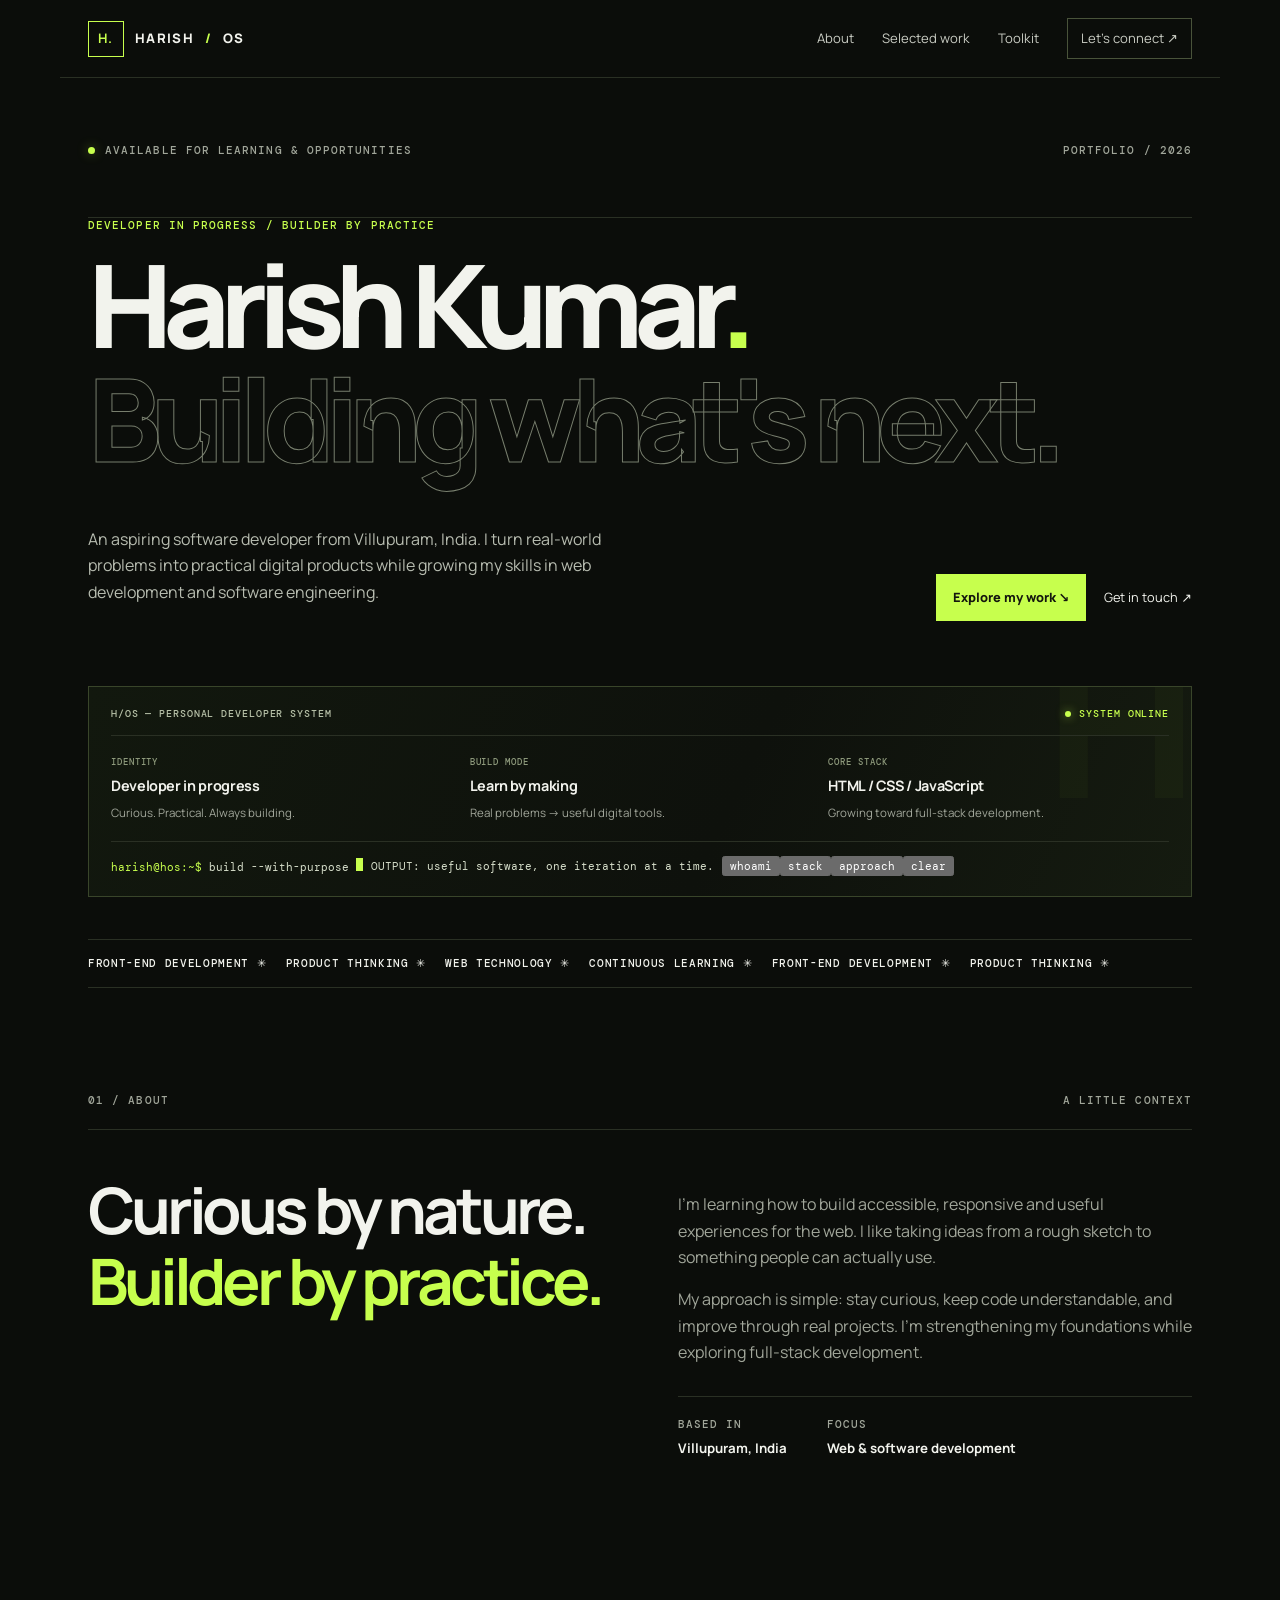
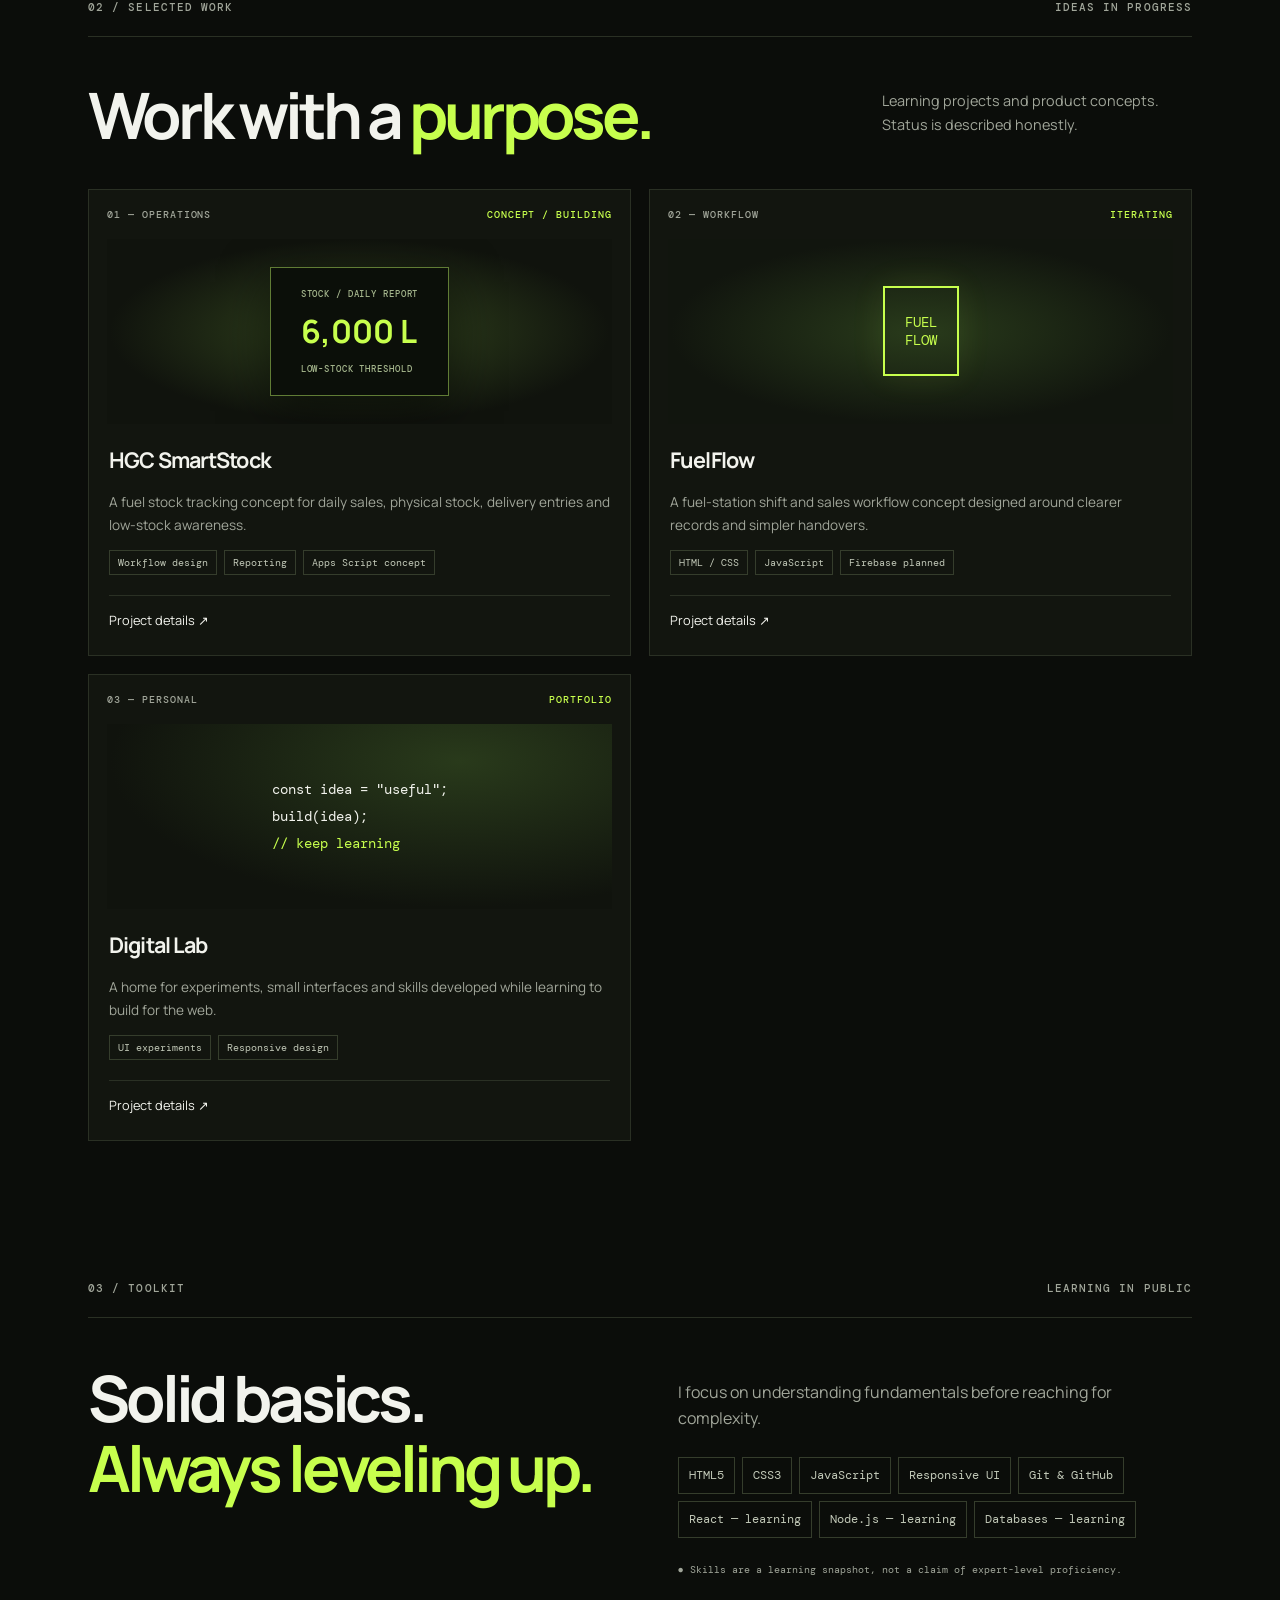
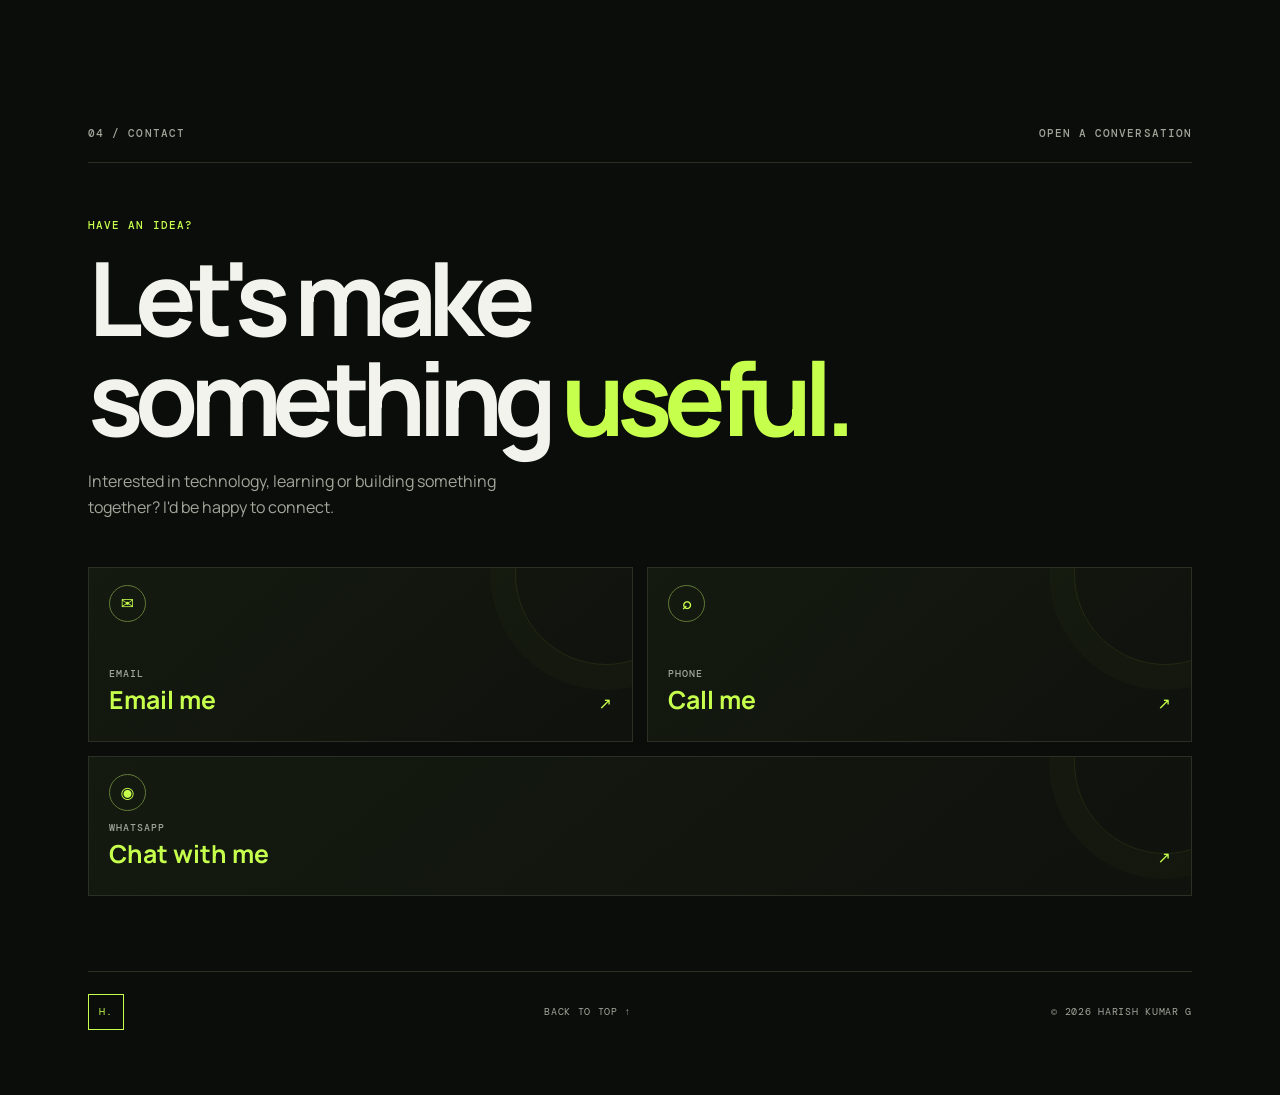
==== commit c8dc392a: "Add interactive Harish OS command console" ====
--- a/index.html
+++ b/index.html
@@ -1,7 +1,7 @@
 <!doctype html>
 <html lang="en"><head><meta charset="utf-8"><meta name="viewport" content="width=device-width,initial-scale=1"><meta name="theme-color" content="#0b0d0a"><meta name="description" content="Harish Kumar G — aspiring developer building useful digital products."><title>Harish Kumar G — Developer Portfolio</title><link rel="preconnect" href="https://fonts.googleapis.com"><link href="https://fonts.googleapis.com/css2?family=DM+Mono:wght@400;500&family=Manrope:wght@400;500;600;700;800&display=swap" rel="stylesheet"><link rel="stylesheet" href="./style.css"><script src="./script.js" defer></script></head>
 <body><a class="skip" href="#main">Skip to content</a><header><a class="brand" href="#top"><b>H.</b> HARISH<span>/</span>OS</a><button class="menu" aria-expanded="false" aria-controls="nav" aria-label="Toggle navigation">☰</button><nav id="nav"><a href="#about">About</a><a href="#work">Selected work</a><a href="#stack">Toolkit</a><a class="nav-cta" href="#contact">Let's connect ↗</a></nav></header>
-<main id="main"><section class="hero wrap" id="top"><div class="meta"><i></i> AVAILABLE FOR LEARNING & OPPORTUNITIES <span>PORTFOLIO / 2026</span></div><p class="eyebrow">DEVELOPER IN PROGRESS / BUILDER BY PRACTICE</p><h1>Harish Kumar<span class="lime">.</span><br><em>Building what's next.</em></h1><div class="hero-bottom"><p>An aspiring software developer from Villupuram, India. I turn real-world problems into practical digital products while growing my skills in web development and software engineering.</p><div><a class="button" href="#work">Explore my work ↘</a> <a class="plain" href="#contact">Get in touch ↗</a></div></div><section class="system-panel" aria-label="Harish developer system"><div class="system-top"><span>H/OS — PERSONAL DEVELOPER SYSTEM</span><span class="system-live"><i></i> SYSTEM ONLINE</span></div><div class="system-grid"><div><small>IDENTITY</small><strong>Developer in progress</strong><span>Curious. Practical. Always building.</span></div><div><small>BUILD MODE</small><strong>Learn by making</strong><span>Real problems → useful digital tools.</span></div><div><small>CORE STACK</small><strong>HTML / CSS / JavaScript</strong><span>Growing toward full-stack development.</span></div></div><div class="system-command"><span class="prompt">harish@hos:~$</span> build --with-purpose <span class="command-cursor" aria-hidden="true"></span><span class="command-output">OUTPUT: useful software, one iteration at a time.</span></div></section><div class="ticker"><div>FRONT-END DEVELOPMENT ✳　 PRODUCT THINKING ✳　 WEB TECHNOLOGY ✳　 CONTINUOUS LEARNING ✳　 FRONT-END DEVELOPMENT ✳　 PRODUCT THINKING ✳</div></div></section>
+<main id="main"><section class="hero wrap" id="top"><div class="meta"><i></i> AVAILABLE FOR LEARNING & OPPORTUNITIES <span>PORTFOLIO / 2026</span></div><p class="eyebrow">DEVELOPER IN PROGRESS / BUILDER BY PRACTICE</p><h1>Harish Kumar<span class="lime">.</span><br><em>Building what's next.</em></h1><div class="hero-bottom"><p>An aspiring software developer from Villupuram, India. I turn real-world problems into practical digital products while growing my skills in web development and software engineering.</p><div><a class="button" href="#work">Explore my work ↘</a> <a class="plain" href="#contact">Get in touch ↗</a></div></div><section class="system-panel" aria-label="Harish developer system"><div class="system-top"><span>H/OS — PERSONAL DEVELOPER SYSTEM</span><span class="system-live"><i></i> SYSTEM ONLINE</span></div><div class="system-grid"><div><small>IDENTITY</small><strong>Developer in progress</strong><span>Curious. Practical. Always building.</span></div><div><small>BUILD MODE</small><strong>Learn by making</strong><span>Real problems → useful digital tools.</span></div><div><small>CORE STACK</small><strong>HTML / CSS / JavaScript</strong><span>Growing toward full-stack development.</span></div></div><div class="system-command"><div class="console-line"><span class="prompt">harish@hos:~$</span> <span id="console-command">build --with-purpose</span> <span class="command-cursor" aria-hidden="true"></span></div><div class="console-output" id="console-output" aria-live="polite">OUTPUT: useful software, one iteration at a time.</div><div class="console-actions" aria-label="Explore the developer system"><button type="button" data-command="about">whoami</button><button type="button" data-command="stack">stack</button><button type="button" data-command="method">approach</button><button type="button" data-command="clear">clear</button></div></div></section><div class="ticker"><div>FRONT-END DEVELOPMENT ✳　 PRODUCT THINKING ✳　 WEB TECHNOLOGY ✳　 CONTINUOUS LEARNING ✳　 FRONT-END DEVELOPMENT ✳　 PRODUCT THINKING ✳</div></div></section>
 <section class="wrap section" id="about"><div class="label">01 / ABOUT <span>A LITTLE CONTEXT</span></div><div class="two"><h2>Curious by nature.<br><span class="lime">Builder by practice.</span></h2><div><p>I'm learning how to build accessible, responsive and useful experiences for the web. I like taking ideas from a rough sketch to something people can actually use.</p><p>My approach is simple: stay curious, keep code understandable, and improve through real projects. I'm strengthening my foundations while exploring full-stack development.</p><div class="facts"><div><small>BASED IN</small><b>Villupuram, India</b></div><div><small>FOCUS</small><b>Web & software development</b></div></div></div></div></section>
 <section class="wrap section" id="work"><div class="label">02 / SELECTED WORK <span>IDEAS IN PROGRESS</span></div><div class="heading"><h2>Work with a <span class="lime">purpose.</span></h2><p>Learning projects and product concepts. Status is described honestly.</p></div><div class="projects">
 <article class="project"><div class="project-label">01 — OPERATIONS <span>CONCEPT / BUILDING</span></div><div class="art stock"><div class="window"><small>STOCK / DAILY REPORT</small><strong>6,000 L</strong><small>LOW-STOCK THRESHOLD</small></div></div><div class="project-info"><h3>HGC SmartStock</h3><p>A fuel stock tracking concept for daily sales, physical stock, delivery entries and low-stock awareness.</p><div class="tags"><span>Workflow design</span><span>Reporting</span><span>Apps Script concept</span></div><button data-project="stock">Project details ↗</button></div></article>
--- a/style.css
+++ b/style.css
@@ -77,3 +77,25 @@
 @media (prefers-reduced-motion:reduce) {
   .touch-glow,.touch-ripple {display:none!important;animation:none!important;transition:none!important}
 }
+
+
+/* ===== HARISH OS — personal visual identity layer ===== */
+.system-panel{position:relative;margin:0 0 42px;padding:20px 22px;border:1px solid #39452a;background:linear-gradient(115deg,#12180e 0%,#0e110c 58%,#151b10 100%);overflow:hidden;isolation:isolate}
+.system-panel:before{content:"H";position:absolute;right:18px;top:-62px;font:800 13rem/.9 var(--sans);letter-spacing:-.12em;color:#c7ff4d08;z-index:-1;pointer-events:none}
+.system-top{display:flex;justify-content:space-between;gap:12px;align-items:center;padding-bottom:15px;border-bottom:1px solid var(--line);font:500 .62rem var(--mono);letter-spacing:.09em;color:#b6c0a7}
+.system-live{display:flex;align-items:center;gap:8px;color:var(--lime)}
+.system-live i{width:6px;height:6px;border-radius:50%;background:var(--lime);box-shadow:0 0 10px #c7ff4d99;animation:statusPulse 2.8s ease-in-out infinite}
+.system-grid{display:grid;grid-template-columns:repeat(3,1fr);gap:18px;padding:20px 0}
+.system-grid>div{display:grid;gap:6px;align-content:start}
+.system-grid small{font-size:.57rem;color:#8e9a7c}
+.system-grid strong{font-size:.9rem;letter-spacing:-.025em}
+.system-grid span{font-size:.72rem;line-height:1.5;color:var(--muted)}
+.system-command{display:flex;align-items:center;flex-wrap:wrap;gap:8px;padding-top:14px;border-top:1px solid var(--line);font: .68rem var(--mono);color:#d7dfcb}
+.system-command .prompt{color:var(--lime)}
+.command-cursor{width:7px;height:13px;background:var(--lime);display:inline-block;animation:commandBlink 1s steps(2,start) infinite}
+.command-output{width:100%;padding-left:0;color:#8f9a81;font-size:.62rem}
+@keyframes commandBlink{to{visibility:hidden}}
+.system-panel{animation:systemEnter .85s var(--motion-ease) both}
+@keyframes systemEnter{from{opacity:0;transform:translateY(16px);filter:blur(5px)}to{opacity:1;transform:translateY(0);filter:blur(0)}}
+@media(max-width:760px){.system-panel{margin-bottom:32px;padding:17px}.system-grid{grid-template-columns:1fr;gap:14px;padding:17px 0}.system-grid>div{grid-template-columns:92px 1fr;gap:3px 10px}.system-grid small{grid-row:span 2;padding-top:3px}.system-grid strong{font-size:.82rem}.system-grid span{font-size:.68rem}.system-top{font-size:.55rem;flex-wrap:wrap}}
+@media(prefers-reduced-motion:reduce){.system-panel,.command-cursor,.system-live i{animation:none!important}}
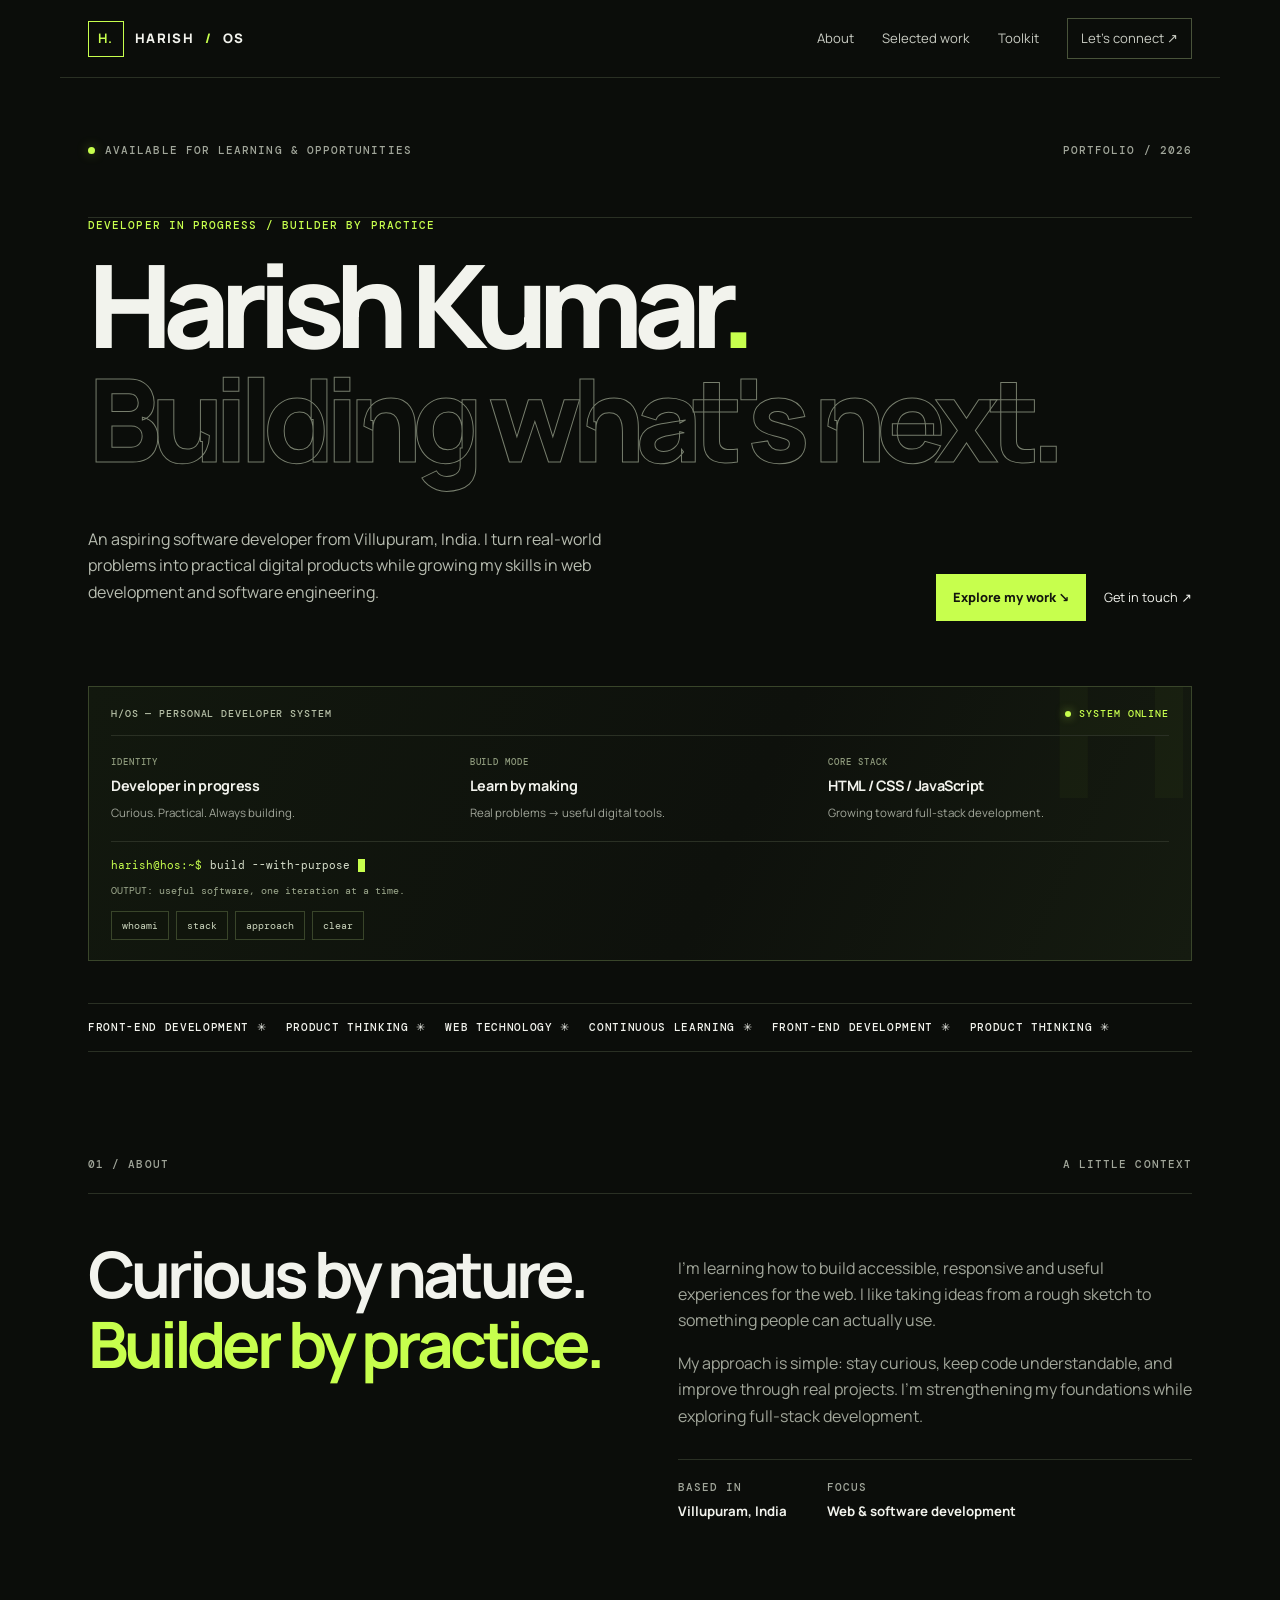
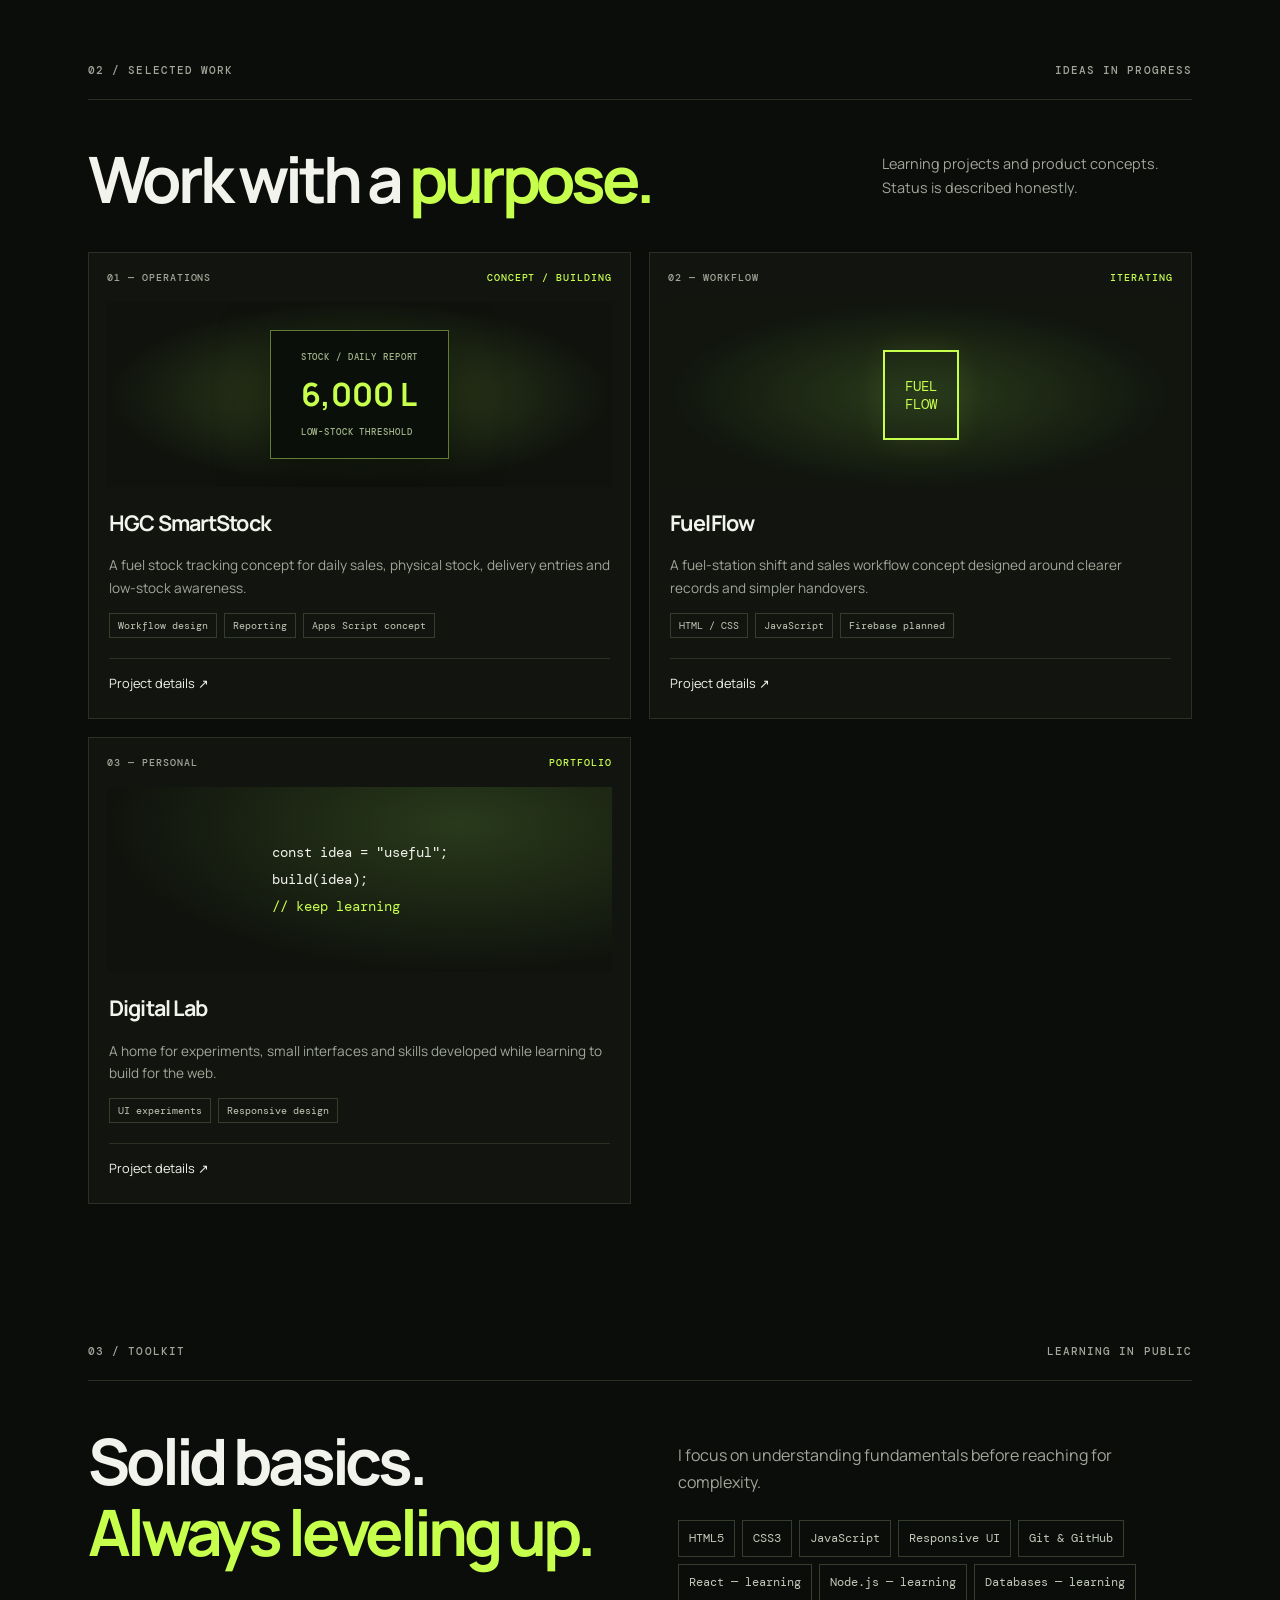
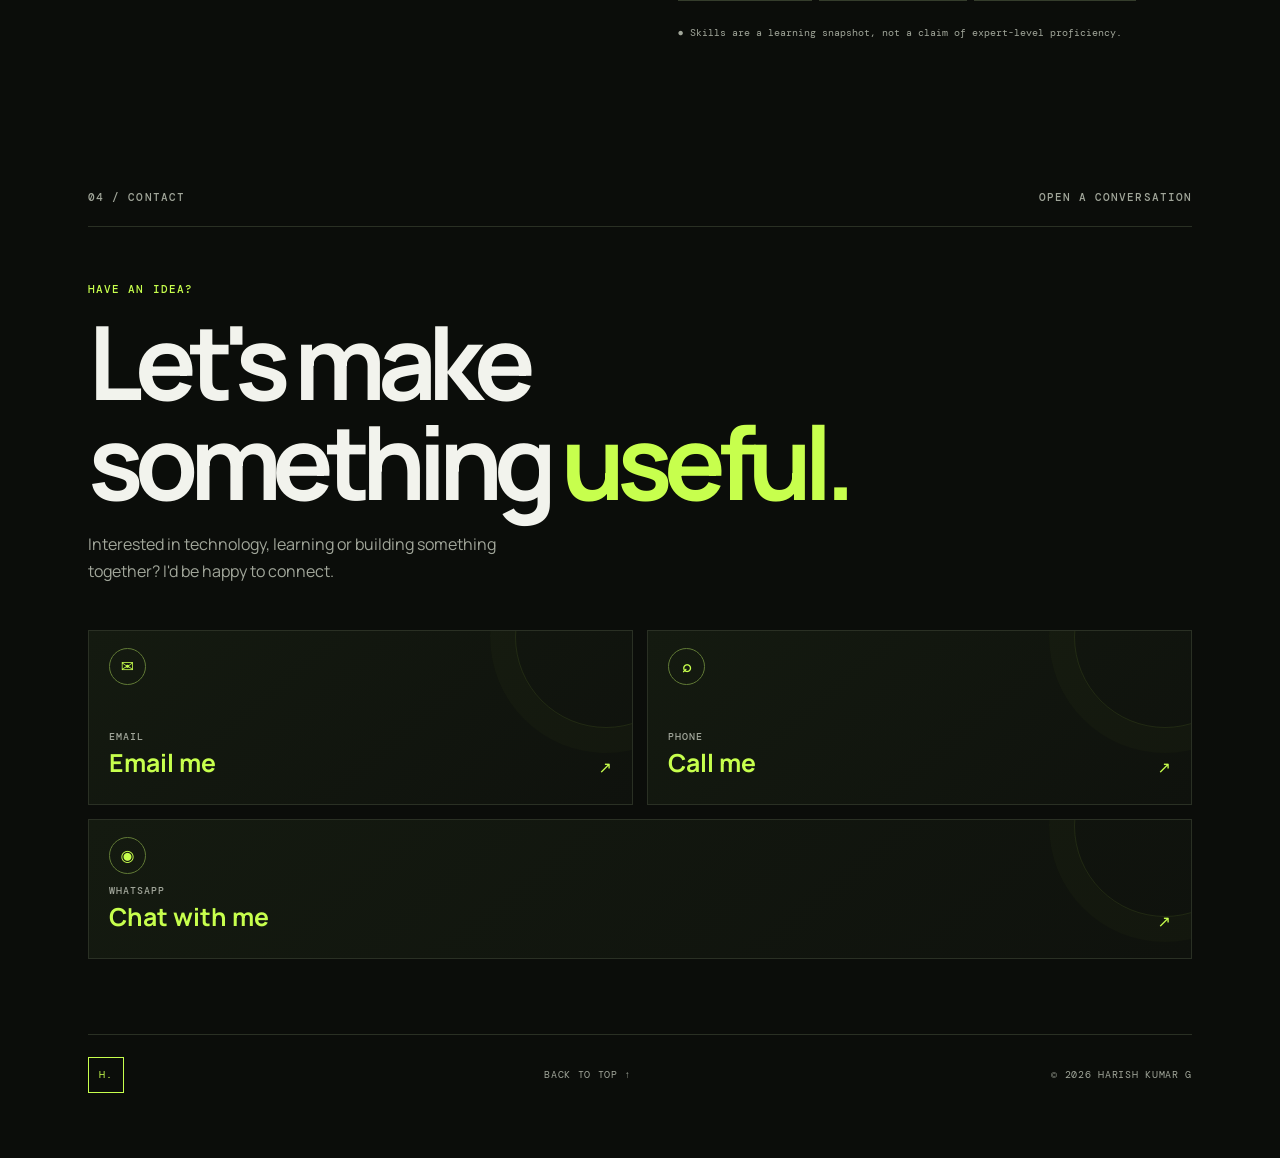
==== commit db61f8f0: "Add structured project brief sections" ====
--- a/index.html
+++ b/index.html
@@ -9,4 +9,4 @@
 <article class="project"><div class="project-label">03 — PERSONAL <span>PORTFOLIO</span></div><div class="art lab"><code>const idea = "useful";<br>build(idea);<br><i>// keep learning</i></code></div><div class="project-info"><h3>Digital Lab</h3><p>A home for experiments, small interfaces and skills developed while learning to build for the web.</p><div class="tags"><span>UI experiments</span><span>Responsive design</span></div><button data-project="lab">Project details ↗</button></div></article></div></section>
 <section class="wrap section" id="stack"><div class="label">03 / TOOLKIT <span>LEARNING IN PUBLIC</span></div><div class="two"><h2>Solid basics.<br><span class="lime">Always leveling up.</span></h2><div><p>I focus on understanding fundamentals before reaching for complexity.</p><div class="skills"><span>HTML5</span><span>CSS3</span><span>JavaScript</span><span>Responsive UI</span><span>Git & GitHub</span><span>React — learning</span><span>Node.js — learning</span><span>Databases — learning</span></div><p class="note">● Skills are a learning snapshot, not a claim of expert-level proficiency.</p></div></div></section>
 <section class="wrap section" id="contact"><div class="label">04 / CONTACT <span>OPEN A CONVERSATION</span></div><div class="contact-intro"><p class="eyebrow">HAVE AN IDEA?</p><h2>Let's make<br>something <span class="lime">useful.</span></h2><p>Interested in technology, learning or building something together? I'd be happy to connect.</p></div><div class="contacts"><a href="mailto:Harishkumar49024@gmail.com"><b>✉</b><small>EMAIL</small><strong>Email me</strong><span>↗</span></a><a href="tel:+918428827446"><b>⌕</b><small>PHONE</small><strong>Call me</strong><span>↗</span></a><a class="wide" href="https://wa.me/918428827446" target="_blank" rel="noopener noreferrer"><b>◉</b><small>WHATSAPP</small><strong>Chat with me</strong><span>↗</span></a></div><footer><a class="mark" href="#top">H.</a><a href="#top">BACK TO TOP ↑</a><span>© <span id="year">2026</span> HARISH KUMAR G</span></footer></section></main>
-<dialog id="details"><button class="close" aria-label="Close">×</button><p class="eyebrow">PROJECT NOTES</p><h2 id="dtitle"></h2><p id="dtext"></p><div id="dtags" class="tags"></div><small>Project status reflects current learning and development.</small></dialog></body></html>+<dialog id="details"><button class="close" aria-label="Close">×</button><p class="eyebrow" id="dcategory">PROJECT BRIEF</p><h2 id="dtitle"></h2><p id="dtext"></p><div class="brief-grid"><section><small>THE PROBLEM</small><p id="dproblem"></p></section><section><small>MY APPROACH</small><p id="dapproach"></p></section><section class="brief-status"><small>BUILD STATUS</small><p id="dstatus"></p></section></div><div id="dtags" class="tags"></div><small>Project status reflects current learning and development.</small></dialog></body></html>
--- a/style.css
+++ b/style.css
@@ -99,3 +99,14 @@
 @keyframes systemEnter{from{opacity:0;transform:translateY(16px);filter:blur(5px)}to{opacity:1;transform:translateY(0);filter:blur(0)}}
 @media(max-width:760px){.system-panel{margin-bottom:32px;padding:17px}.system-grid{grid-template-columns:1fr;gap:14px;padding:17px 0}.system-grid>div{grid-template-columns:92px 1fr;gap:3px 10px}.system-grid small{grid-row:span 2;padding-top:3px}.system-grid strong{font-size:.82rem}.system-grid span{font-size:.68rem}.system-top{font-size:.55rem;flex-wrap:wrap}}
 @media(prefers-reduced-motion:reduce){.system-panel,.command-cursor,.system-live i{animation:none!important}}
+
+
+/* H/OS command console controls */
+.system-command{display:grid;grid-template-columns:1fr;gap:9px}
+.console-line{display:flex;align-items:center;gap:8px;min-height:18px}
+.console-output{color:#9eaa8e;font: .64rem/1.6 var(--mono);overflow-wrap:anywhere}
+.console-actions{display:flex;flex-wrap:wrap;gap:7px;padding-top:2px}
+.console-actions button{border:1px solid #39452a;background:#10150c;color:#cbd5bd;padding:7px 10px;font:.6rem var(--mono);transition:background .2s ease,border-color .2s ease,color .2s ease,transform .2s ease}
+.console-actions button:hover,.console-actions button:focus-visible{border-color:var(--lime);color:var(--lime);background:#c7ff4d0b;transform:translateY(-1px);outline:none}
+@media(max-width:380px){.console-actions button{padding:7px 8px;font-size:.57rem}}
+@media(prefers-reduced-motion:reduce){.console-actions button{transition:none}}
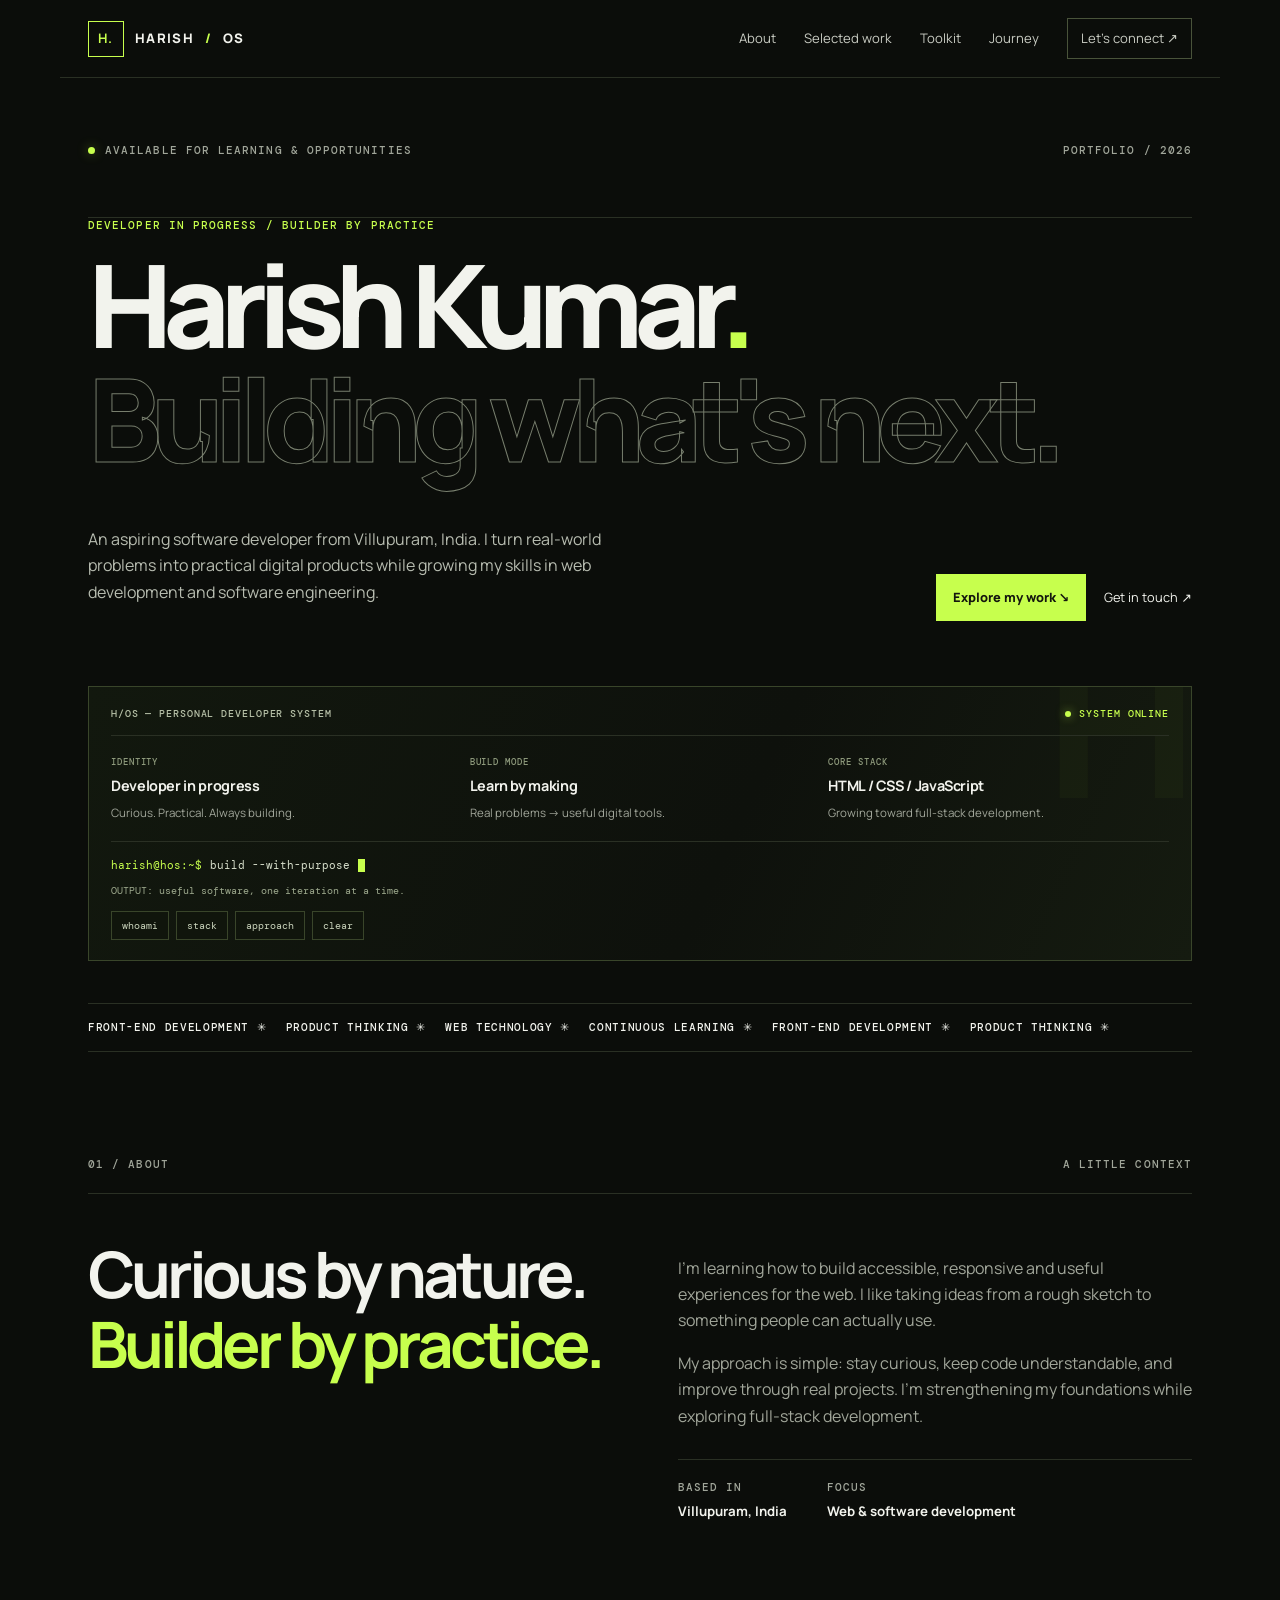
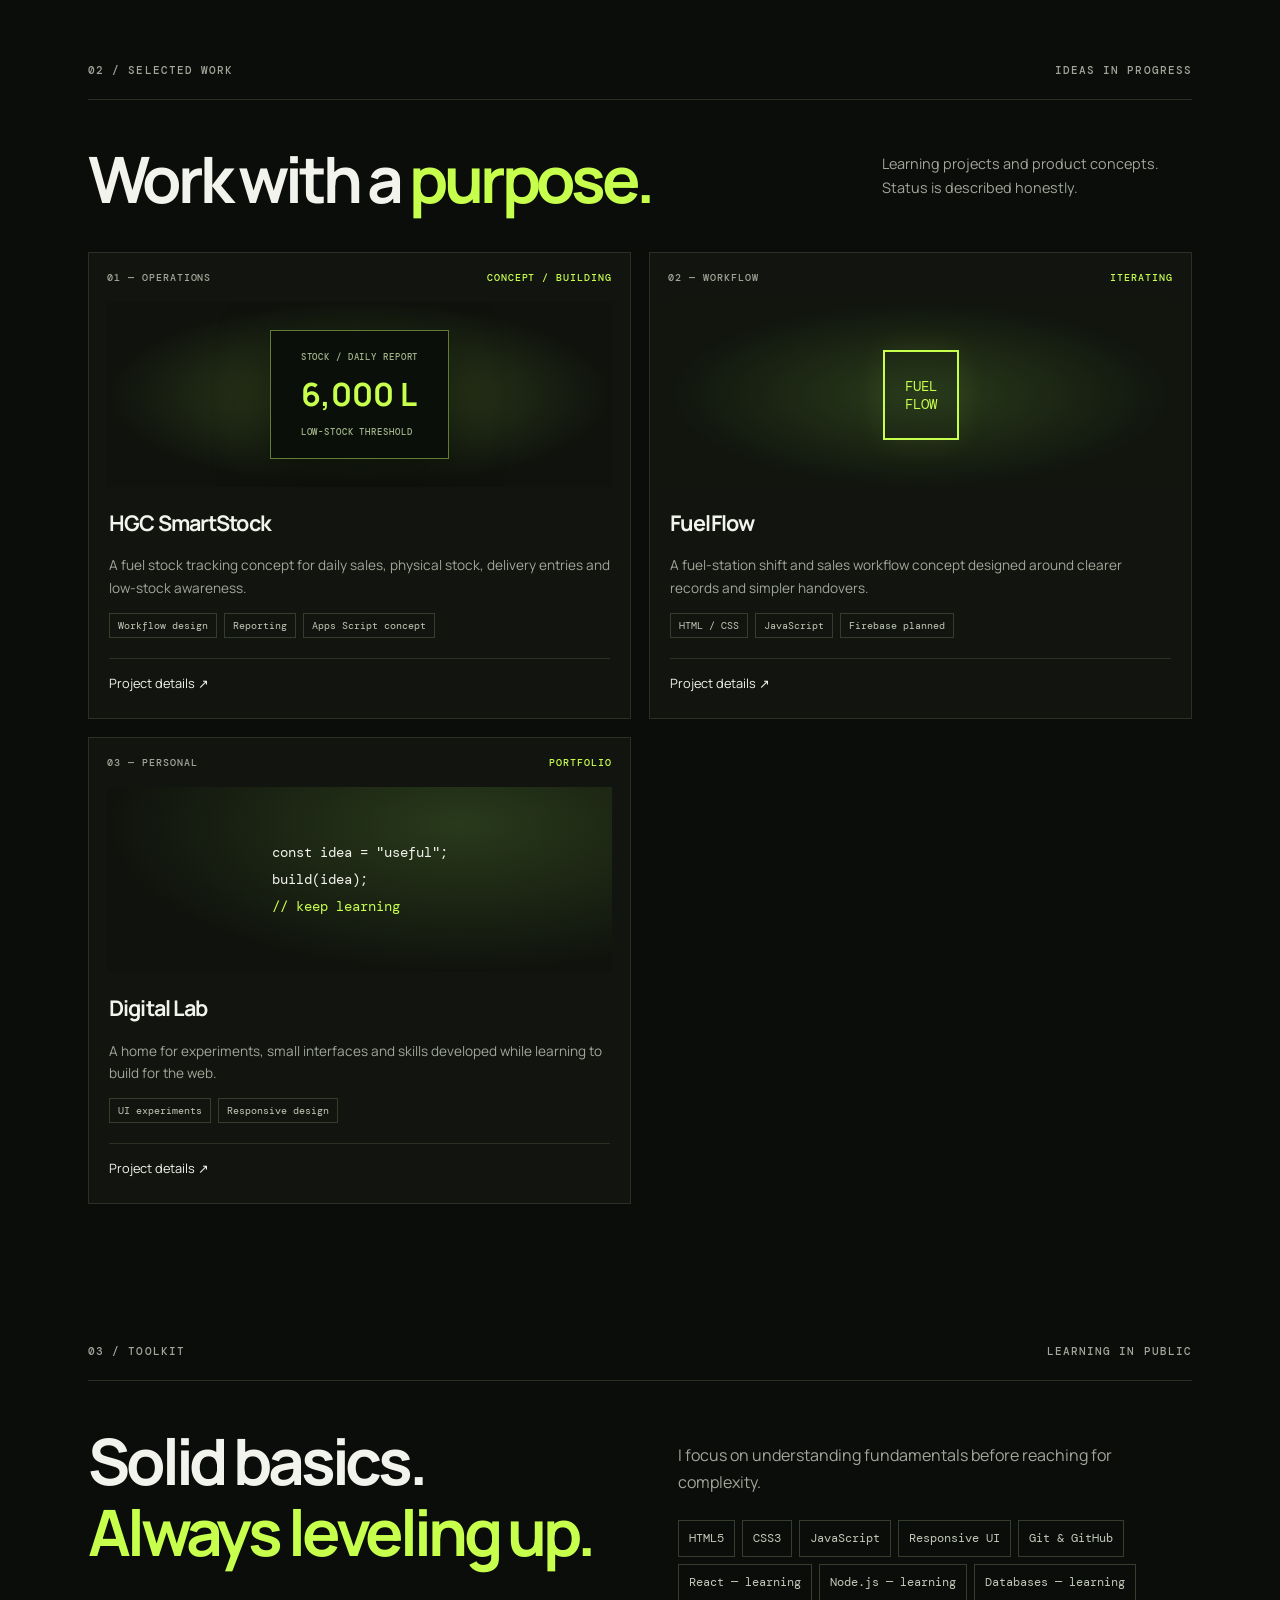
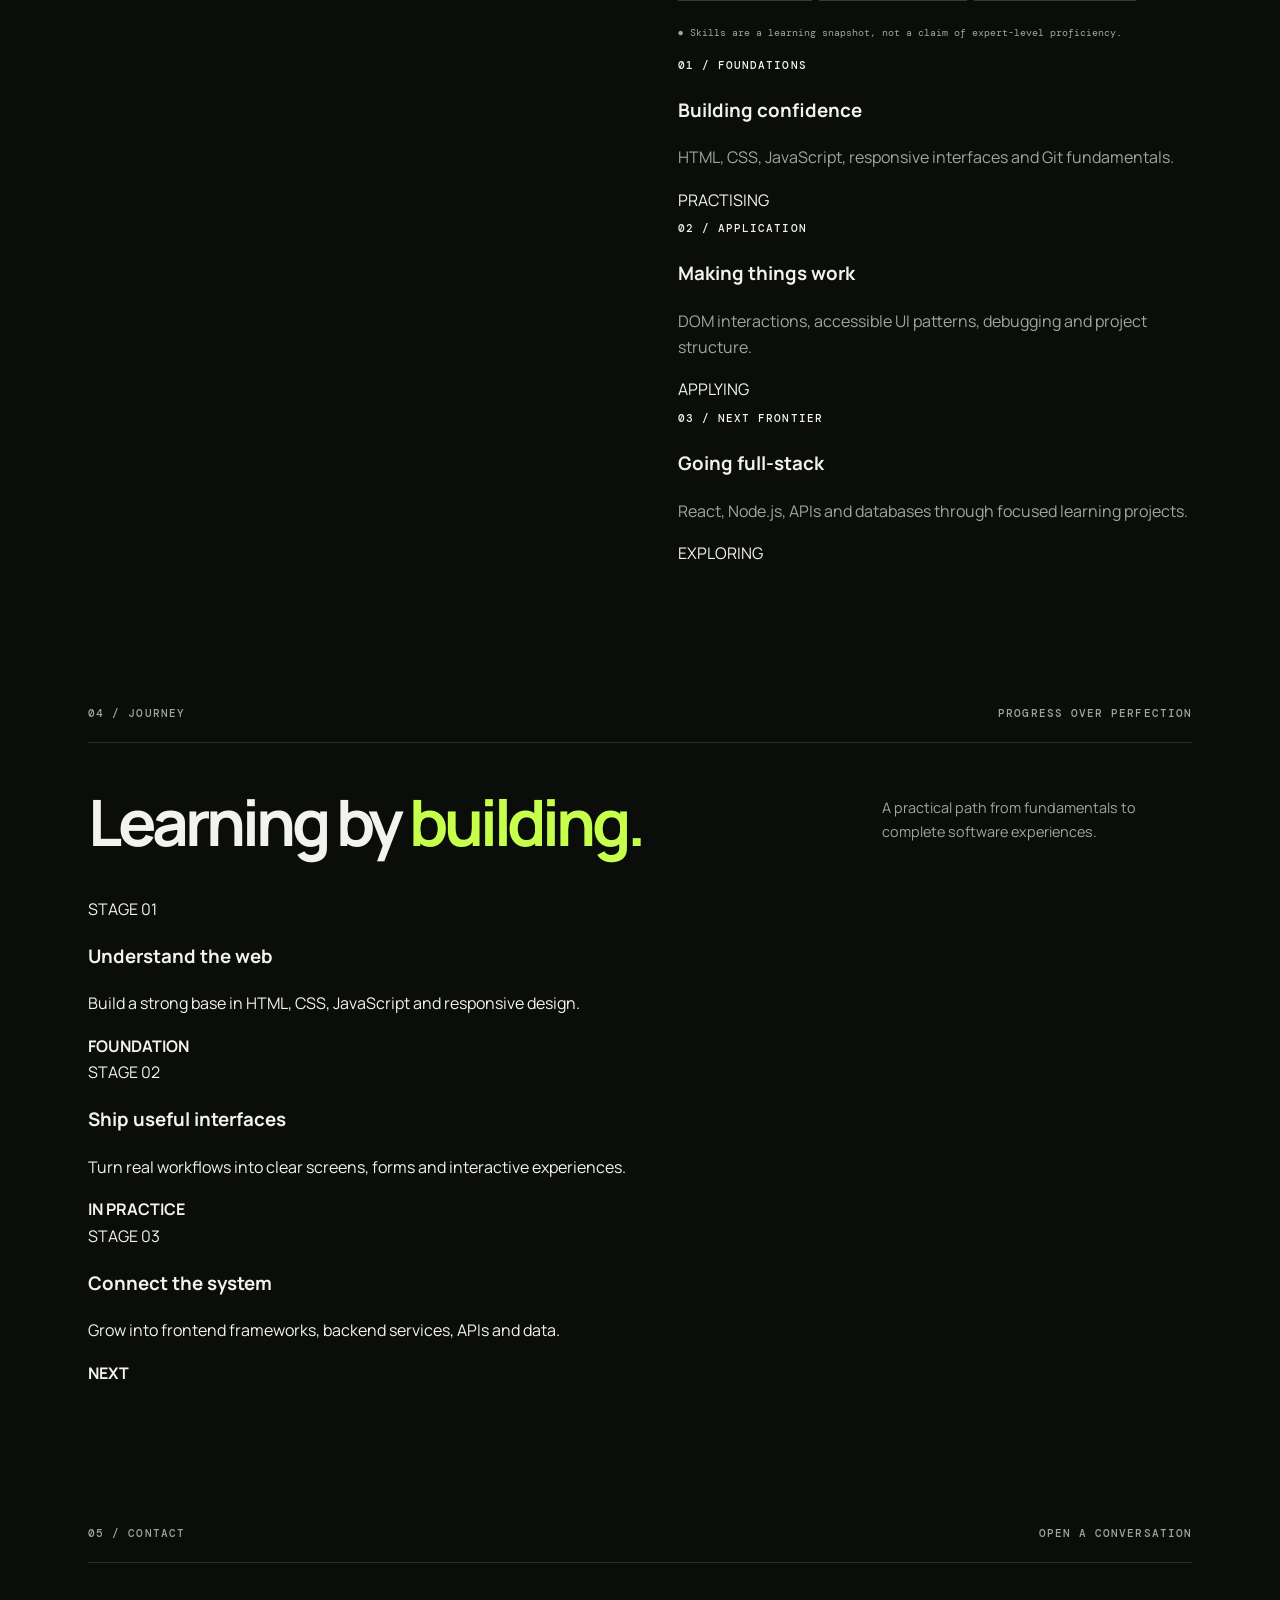
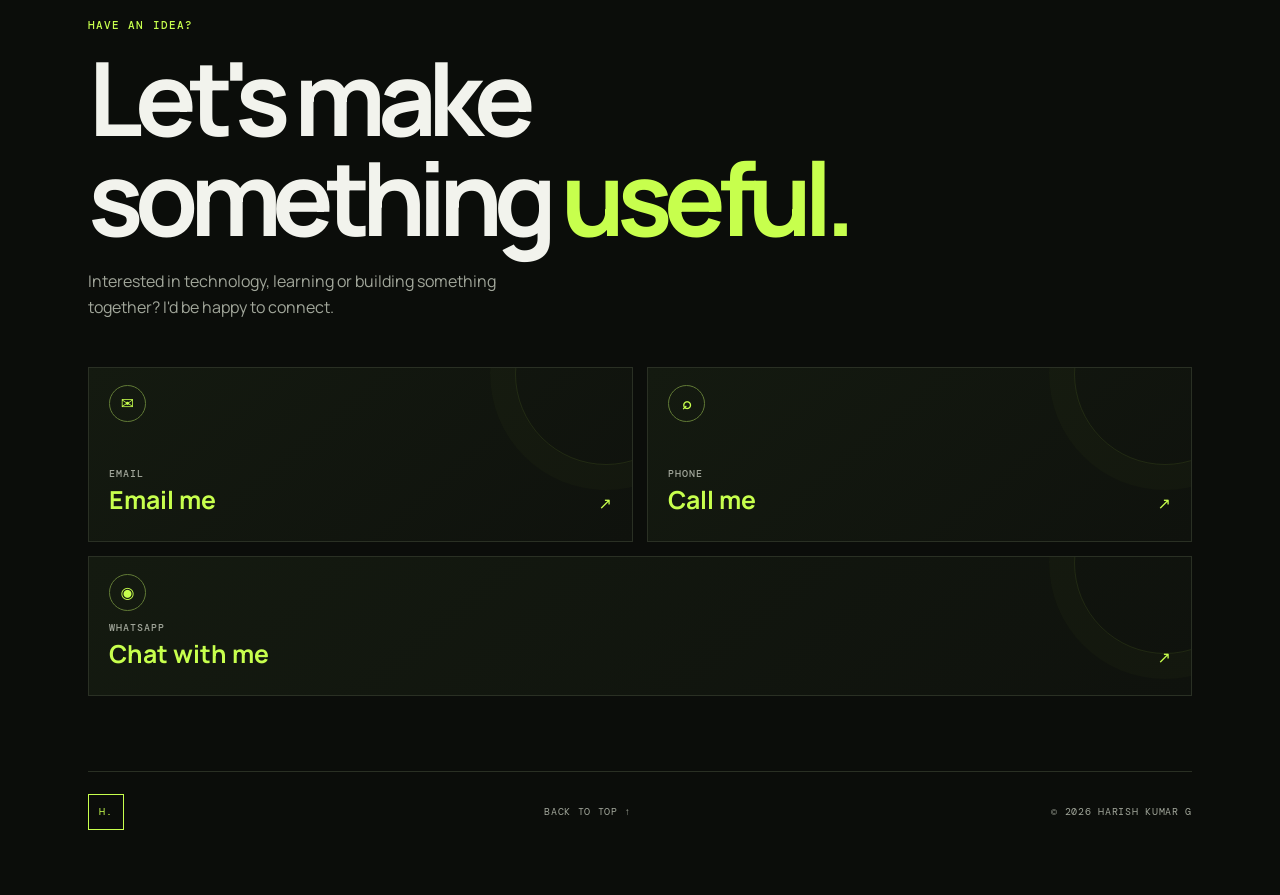
==== commit d5fb64de: "Add developer journey and skill progression sections" ====
--- a/index.html
+++ b/index.html
@@ -1,12 +1,13 @@
 <!doctype html>
-<html lang="en"><head><meta charset="utf-8"><meta name="viewport" content="width=device-width,initial-scale=1"><meta name="theme-color" content="#0b0d0a"><meta name="description" content="Harish Kumar G — aspiring developer building useful digital products."><title>Harish Kumar G — Developer Portfolio</title><link rel="preconnect" href="https://fonts.googleapis.com"><link href="https://fonts.googleapis.com/css2?family=DM+Mono:wght@400;500&family=Manrope:wght@400;500;600;700;800&display=swap" rel="stylesheet"><link rel="stylesheet" href="./style.css"><script src="./script.js" defer></script></head>
-<body><a class="skip" href="#main">Skip to content</a><header><a class="brand" href="#top"><b>H.</b> HARISH<span>/</span>OS</a><button class="menu" aria-expanded="false" aria-controls="nav" aria-label="Toggle navigation">☰</button><nav id="nav"><a href="#about">About</a><a href="#work">Selected work</a><a href="#stack">Toolkit</a><a class="nav-cta" href="#contact">Let's connect ↗</a></nav></header>
+<html lang="en"><head><meta charset="utf-8"><meta name="viewport" content="width=device-width,initial-scale=1"><meta name="theme-color" content="#0b0d0a"><meta name="description" content="Harish Kumar G is an aspiring software developer from Villupuram, India, building practical web projects and growing through hands-on learning."><meta property="og:type" content="website"><meta property="og:title" content="Harish Kumar G — HARISH OS"><meta property="og:description" content="A personal developer universe: practical projects, growing skills and a builder mindset."><meta name="color-scheme" content="dark"><title>Harish Kumar G — HARISH OS | Developer Portfolio</title><link rel="preconnect" href="https://fonts.googleapis.com"><link href="https://fonts.googleapis.com/css2?family=DM+Mono:wght@400;500&family=Manrope:wght@400;500;600;700;800&display=swap" rel="stylesheet"><link rel="stylesheet" href="./style.css"><script src="./script.js" defer></script></head>
+<body><a class="skip" href="#main">Skip to content</a><header><a class="brand" href="#top"><b>H.</b> HARISH<span>/</span>OS</a><button class="menu" aria-expanded="false" aria-controls="nav" aria-label="Toggle navigation">☰</button><nav id="nav"><a href="#about">About</a><a href="#work">Selected work</a><a href="#stack">Toolkit</a><a href="#journey">Journey</a><a class="nav-cta" href="#contact">Let's connect ↗</a></nav></header>
 <main id="main"><section class="hero wrap" id="top"><div class="meta"><i></i> AVAILABLE FOR LEARNING & OPPORTUNITIES <span>PORTFOLIO / 2026</span></div><p class="eyebrow">DEVELOPER IN PROGRESS / BUILDER BY PRACTICE</p><h1>Harish Kumar<span class="lime">.</span><br><em>Building what's next.</em></h1><div class="hero-bottom"><p>An aspiring software developer from Villupuram, India. I turn real-world problems into practical digital products while growing my skills in web development and software engineering.</p><div><a class="button" href="#work">Explore my work ↘</a> <a class="plain" href="#contact">Get in touch ↗</a></div></div><section class="system-panel" aria-label="Harish developer system"><div class="system-top"><span>H/OS — PERSONAL DEVELOPER SYSTEM</span><span class="system-live"><i></i> SYSTEM ONLINE</span></div><div class="system-grid"><div><small>IDENTITY</small><strong>Developer in progress</strong><span>Curious. Practical. Always building.</span></div><div><small>BUILD MODE</small><strong>Learn by making</strong><span>Real problems → useful digital tools.</span></div><div><small>CORE STACK</small><strong>HTML / CSS / JavaScript</strong><span>Growing toward full-stack development.</span></div></div><div class="system-command"><div class="console-line"><span class="prompt">harish@hos:~$</span> <span id="console-command">build --with-purpose</span> <span class="command-cursor" aria-hidden="true"></span></div><div class="console-output" id="console-output" aria-live="polite">OUTPUT: useful software, one iteration at a time.</div><div class="console-actions" aria-label="Explore the developer system"><button type="button" data-command="about">whoami</button><button type="button" data-command="stack">stack</button><button type="button" data-command="method">approach</button><button type="button" data-command="clear">clear</button></div></div></section><div class="ticker"><div>FRONT-END DEVELOPMENT ✳　 PRODUCT THINKING ✳　 WEB TECHNOLOGY ✳　 CONTINUOUS LEARNING ✳　 FRONT-END DEVELOPMENT ✳　 PRODUCT THINKING ✳</div></div></section>
 <section class="wrap section" id="about"><div class="label">01 / ABOUT <span>A LITTLE CONTEXT</span></div><div class="two"><h2>Curious by nature.<br><span class="lime">Builder by practice.</span></h2><div><p>I'm learning how to build accessible, responsive and useful experiences for the web. I like taking ideas from a rough sketch to something people can actually use.</p><p>My approach is simple: stay curious, keep code understandable, and improve through real projects. I'm strengthening my foundations while exploring full-stack development.</p><div class="facts"><div><small>BASED IN</small><b>Villupuram, India</b></div><div><small>FOCUS</small><b>Web & software development</b></div></div></div></div></section>
 <section class="wrap section" id="work"><div class="label">02 / SELECTED WORK <span>IDEAS IN PROGRESS</span></div><div class="heading"><h2>Work with a <span class="lime">purpose.</span></h2><p>Learning projects and product concepts. Status is described honestly.</p></div><div class="projects">
 <article class="project"><div class="project-label">01 — OPERATIONS <span>CONCEPT / BUILDING</span></div><div class="art stock"><div class="window"><small>STOCK / DAILY REPORT</small><strong>6,000 L</strong><small>LOW-STOCK THRESHOLD</small></div></div><div class="project-info"><h3>HGC SmartStock</h3><p>A fuel stock tracking concept for daily sales, physical stock, delivery entries and low-stock awareness.</p><div class="tags"><span>Workflow design</span><span>Reporting</span><span>Apps Script concept</span></div><button data-project="stock">Project details ↗</button></div></article>
 <article class="project"><div class="project-label">02 — WORKFLOW <span>ITERATING</span></div><div class="art fuel"><div class="pump">FUEL<br>FLOW</div></div><div class="project-info"><h3>FuelFlow</h3><p>A fuel-station shift and sales workflow concept designed around clearer records and simpler handovers.</p><div class="tags"><span>HTML / CSS</span><span>JavaScript</span><span>Firebase planned</span></div><button data-project="fuel">Project details ↗</button></div></article>
 <article class="project"><div class="project-label">03 — PERSONAL <span>PORTFOLIO</span></div><div class="art lab"><code>const idea = "useful";<br>build(idea);<br><i>// keep learning</i></code></div><div class="project-info"><h3>Digital Lab</h3><p>A home for experiments, small interfaces and skills developed while learning to build for the web.</p><div class="tags"><span>UI experiments</span><span>Responsive design</span></div><button data-project="lab">Project details ↗</button></div></article></div></section>
-<section class="wrap section" id="stack"><div class="label">03 / TOOLKIT <span>LEARNING IN PUBLIC</span></div><div class="two"><h2>Solid basics.<br><span class="lime">Always leveling up.</span></h2><div><p>I focus on understanding fundamentals before reaching for complexity.</p><div class="skills"><span>HTML5</span><span>CSS3</span><span>JavaScript</span><span>Responsive UI</span><span>Git & GitHub</span><span>React — learning</span><span>Node.js — learning</span><span>Databases — learning</span></div><p class="note">● Skills are a learning snapshot, not a claim of expert-level proficiency.</p></div></div></section>
-<section class="wrap section" id="contact"><div class="label">04 / CONTACT <span>OPEN A CONVERSATION</span></div><div class="contact-intro"><p class="eyebrow">HAVE AN IDEA?</p><h2>Let's make<br>something <span class="lime">useful.</span></h2><p>Interested in technology, learning or building something together? I'd be happy to connect.</p></div><div class="contacts"><a href="mailto:Harishkumar49024@gmail.com"><b>✉</b><small>EMAIL</small><strong>Email me</strong><span>↗</span></a><a href="tel:+918428827446"><b>⌕</b><small>PHONE</small><strong>Call me</strong><span>↗</span></a><a class="wide" href="https://wa.me/918428827446" target="_blank" rel="noopener noreferrer"><b>◉</b><small>WHATSAPP</small><strong>Chat with me</strong><span>↗</span></a></div><footer><a class="mark" href="#top">H.</a><a href="#top">BACK TO TOP ↑</a><span>© <span id="year">2026</span> HARISH KUMAR G</span></footer></section></main>
+<section class="wrap section" id="stack"><div class="label">03 / TOOLKIT <span>LEARNING IN PUBLIC</span></div><div class="two"><h2>Solid basics.<br><span class="lime">Always leveling up.</span></h2><div><p>I focus on understanding fundamentals before reaching for complexity.</p><div class="skills"><span>HTML5</span><span>CSS3</span><span>JavaScript</span><span>Responsive UI</span><span>Git & GitHub</span><span>React — learning</span><span>Node.js — learning</span><span>Databases — learning</span></div><p class="note">● Skills are a learning snapshot, not a claim of expert-level proficiency.</p><div class="skill-path"><article><small>01 / FOUNDATIONS</small><h3>Building confidence</h3><p>HTML, CSS, JavaScript, responsive interfaces and Git fundamentals.</p><span class="path-state">PRACTISING</span></article><article><small>02 / APPLICATION</small><h3>Making things work</h3><p>DOM interactions, accessible UI patterns, debugging and project structure.</p><span class="path-state">APPLYING</span></article><article><small>03 / NEXT FRONTIER</small><h3>Going full-stack</h3><p>React, Node.js, APIs and databases through focused learning projects.</p><span class="path-state">EXPLORING</span></article></div></div></div></section>
+<section class="wrap section" id="journey"><div class="label">04 / JOURNEY <span>PROGRESS OVER PERFECTION</span></div><div class="heading"><h2>Learning by <span class="lime">building.</span></h2><p>A practical path from fundamentals to complete software experiences.</p></div><div class="journey-list"><article><span>STAGE 01</span><div><h3>Understand the web</h3><p>Build a strong base in HTML, CSS, JavaScript and responsive design.</p></div><b>FOUNDATION</b></article><article><span>STAGE 02</span><div><h3>Ship useful interfaces</h3><p>Turn real workflows into clear screens, forms and interactive experiences.</p></div><b>IN PRACTICE</b></article><article><span>STAGE 03</span><div><h3>Connect the system</h3><p>Grow into frontend frameworks, backend services, APIs and data.</p></div><b>NEXT</b></article></div></section>
+<section class="wrap section" id="contact"><div class="label">05 / CONTACT <span>OPEN A CONVERSATION</span></div><div class="contact-intro"><p class="eyebrow">HAVE AN IDEA?</p><h2>Let's make<br>something <span class="lime">useful.</span></h2><p>Interested in technology, learning or building something together? I'd be happy to connect.</p></div><div class="contacts"><a href="mailto:Harishkumar49024@gmail.com"><b>✉</b><small>EMAIL</small><strong>Email me</strong><span>↗</span></a><a href="tel:+918428827446"><b>⌕</b><small>PHONE</small><strong>Call me</strong><span>↗</span></a><a class="wide" href="https://wa.me/918428827446" target="_blank" rel="noopener noreferrer"><b>◉</b><small>WHATSAPP</small><strong>Chat with me</strong><span>↗</span></a></div><footer><a class="mark" href="#top">H.</a><a href="#top">BACK TO TOP ↑</a><span>© <span id="year">2026</span> HARISH KUMAR G</span></footer></section></main>
 <dialog id="details"><button class="close" aria-label="Close">×</button><p class="eyebrow" id="dcategory">PROJECT BRIEF</p><h2 id="dtitle"></h2><p id="dtext"></p><div class="brief-grid"><section><small>THE PROBLEM</small><p id="dproblem"></p></section><section><small>MY APPROACH</small><p id="dapproach"></p></section><section class="brief-status"><small>BUILD STATUS</small><p id="dstatus"></p></section></div><div id="dtags" class="tags"></div><small>Project status reflects current learning and development.</small></dialog></body></html>
--- a/style.css
+++ b/style.css
@@ -110,3 +110,7 @@
 .console-actions button:hover,.console-actions button:focus-visible{border-color:var(--lime);color:var(--lime);background:#c7ff4d0b;transform:translateY(-1px);outline:none}
 @media(max-width:380px){.console-actions button{padding:7px 8px;font-size:.57rem}}
 @media(prefers-reduced-motion:reduce){.console-actions button{transition:none}}
+
+
+/* HARISH OS project briefs — clear, honest case-study details. */
+.brief-grid{display:grid;grid-template-columns:1fr 1fr;gap:12px;margin:22px 0}.brief-grid section{padding:14px;border:1px solid #39452a;background:#0d110a;min-width:0}.brief-grid section small{font:.58rem var(--mono);letter-spacing:.08em;color:var(--lime)}.brief-grid section p{font-size:.78rem;line-height:1.65;margin:9px 0 0;color:var(--muted)}.brief-grid .brief-status{grid-column:1/-1}.brief-grid .brief-status p{color:#d0d9c4}@media(max-width:420px){dialog{padding:22px}.brief-grid{grid-template-columns:1fr}.brief-grid .brief-status{grid-column:auto}}
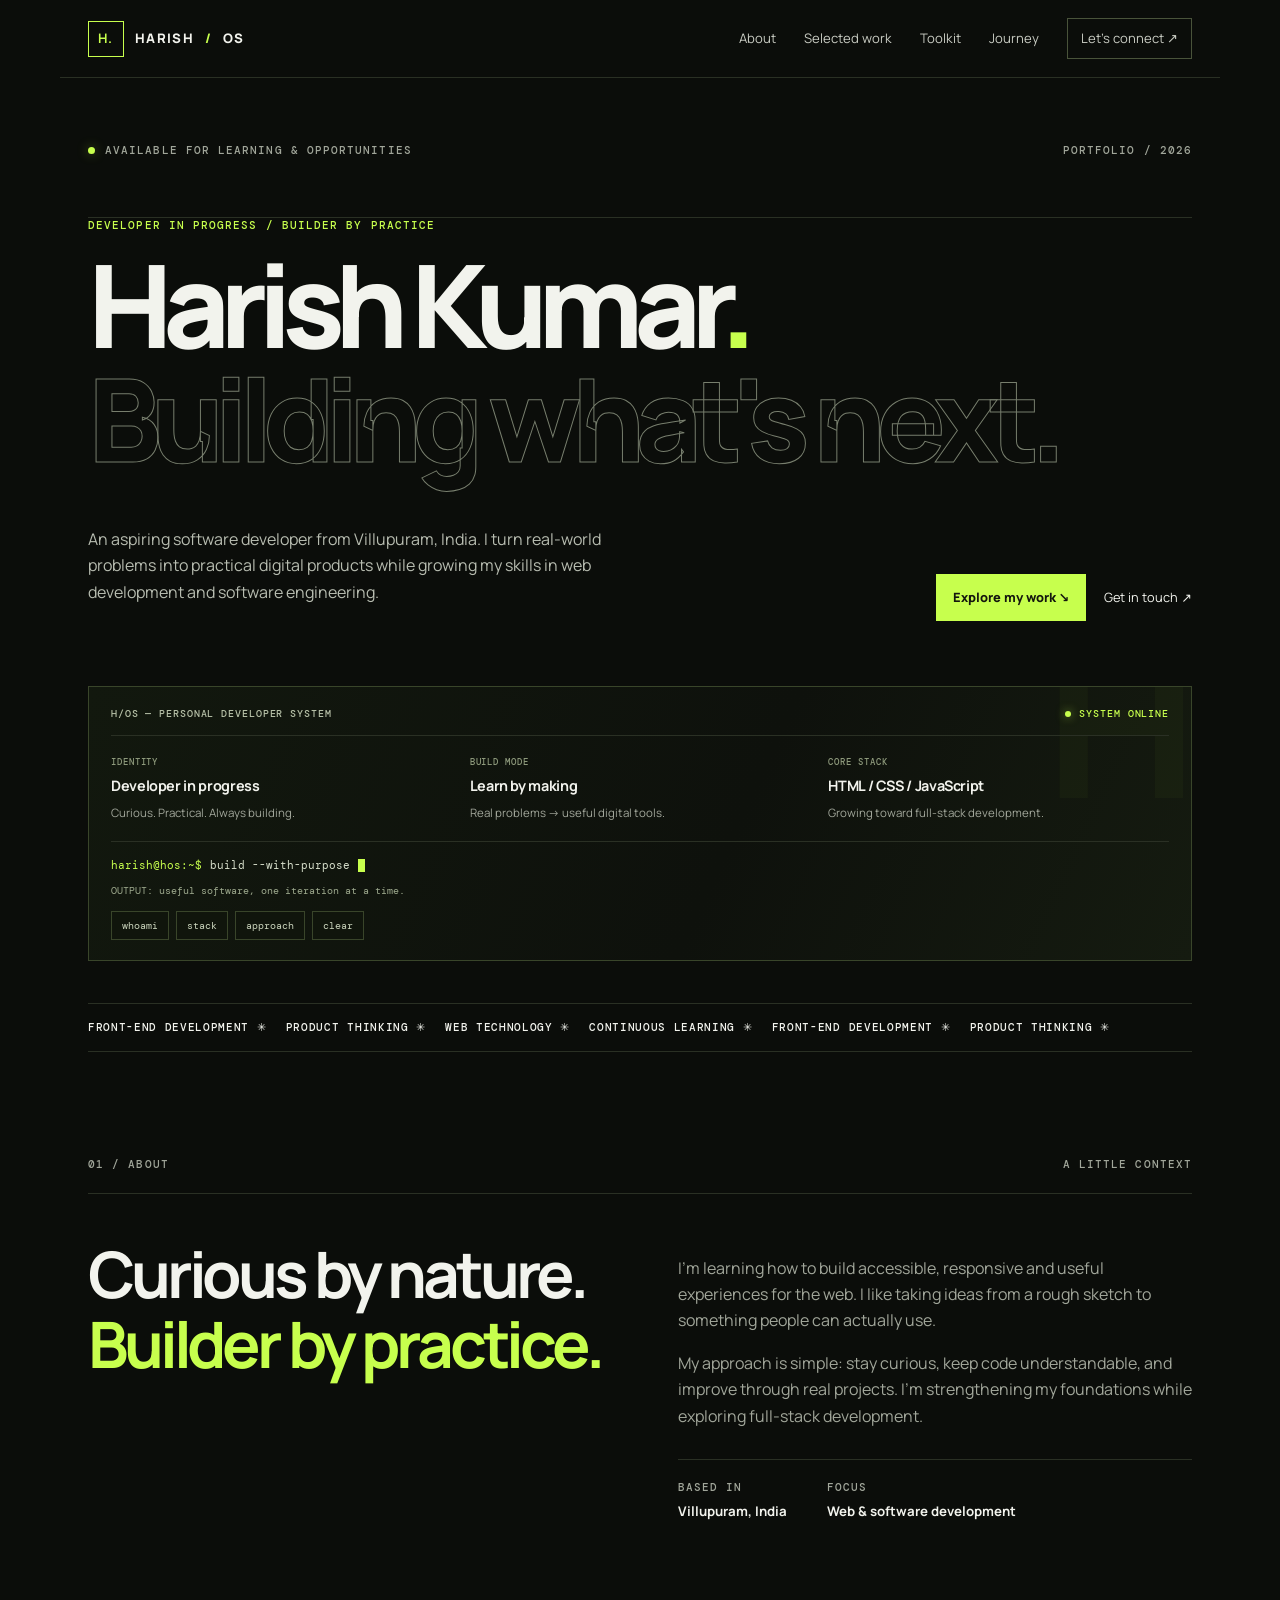
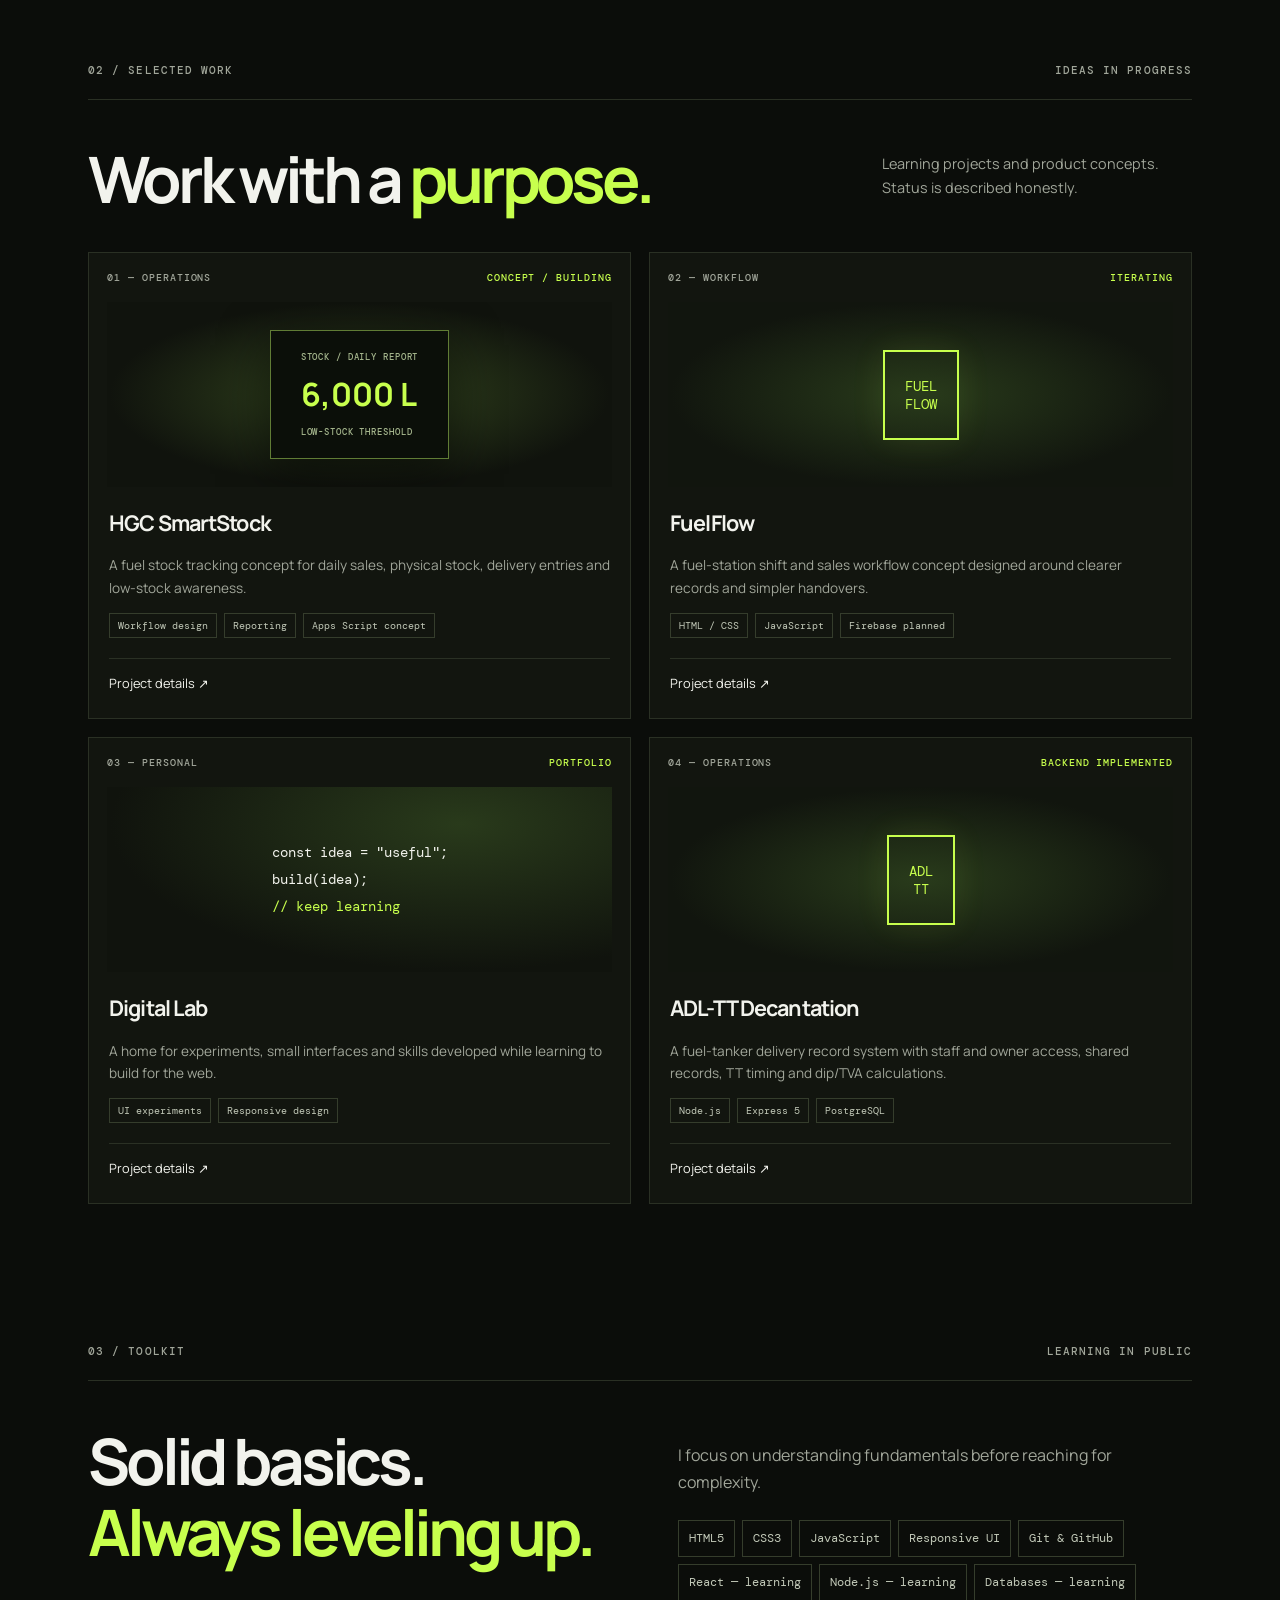
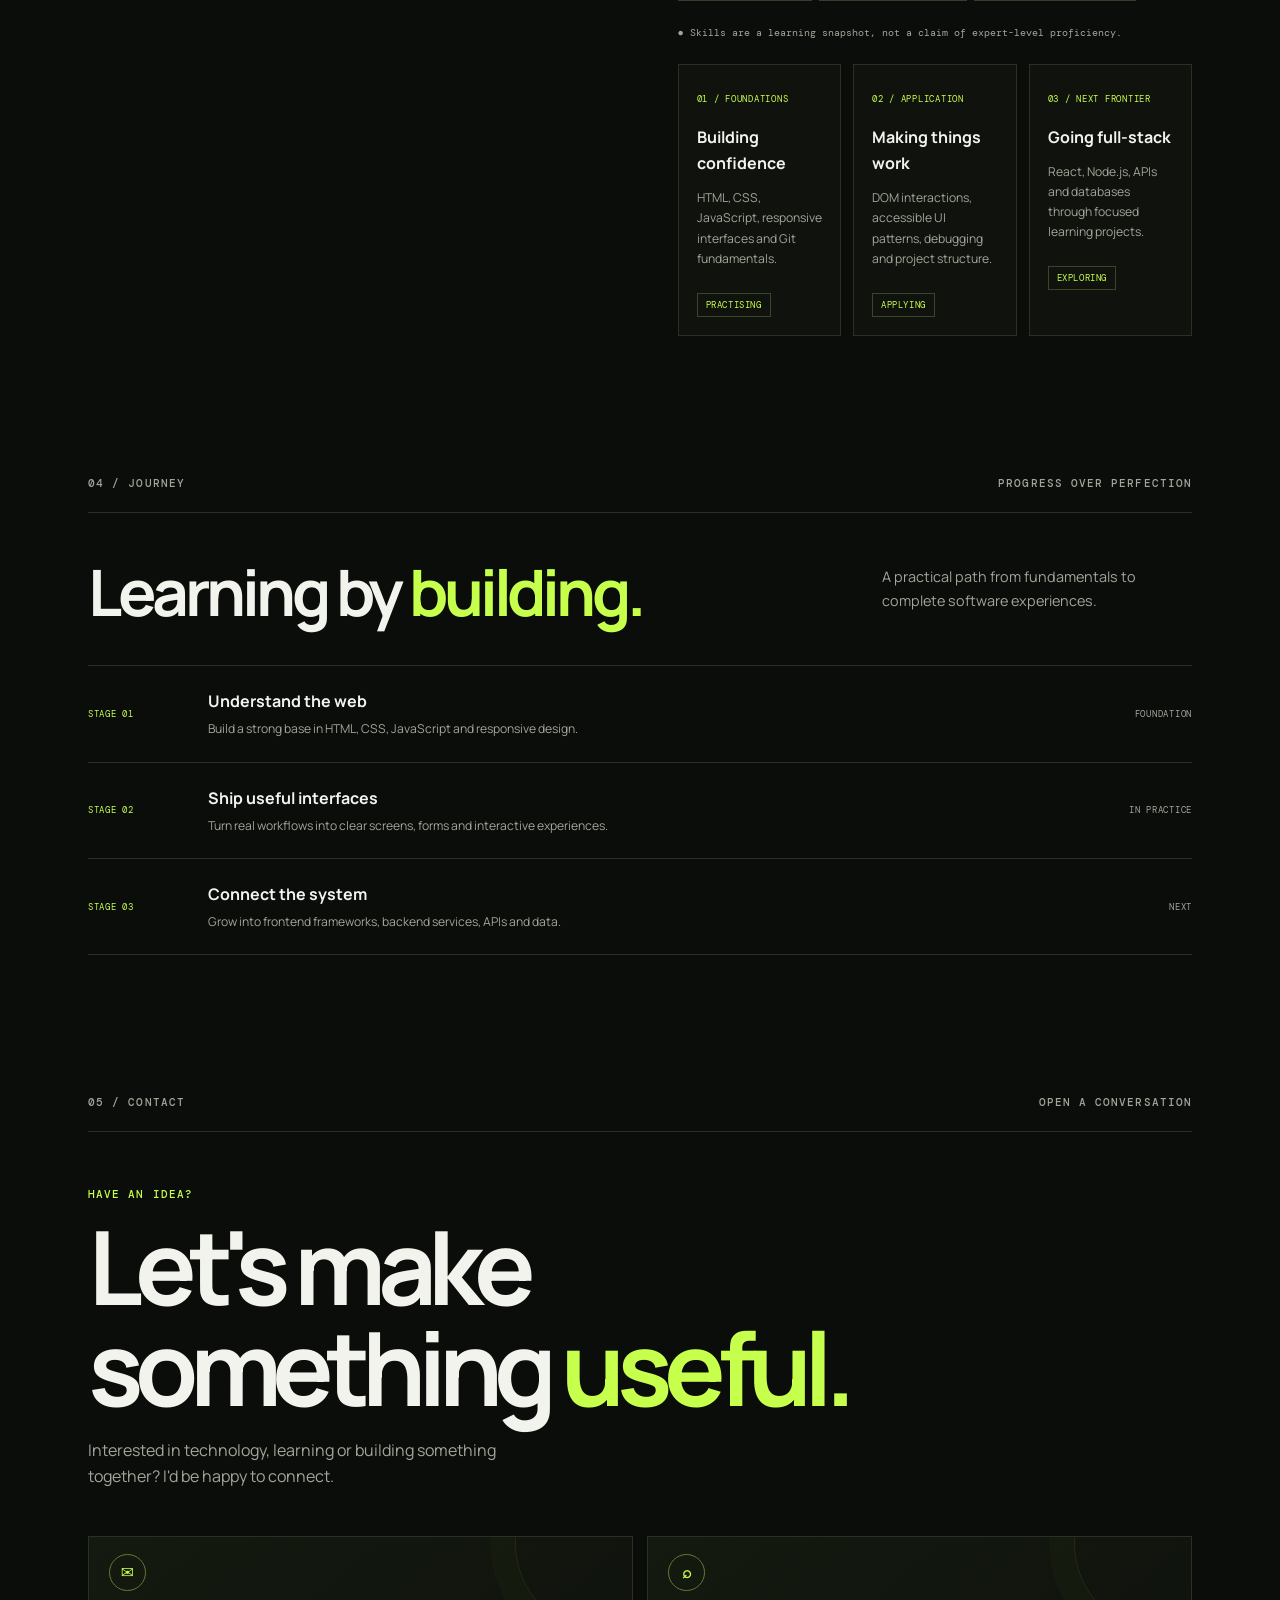
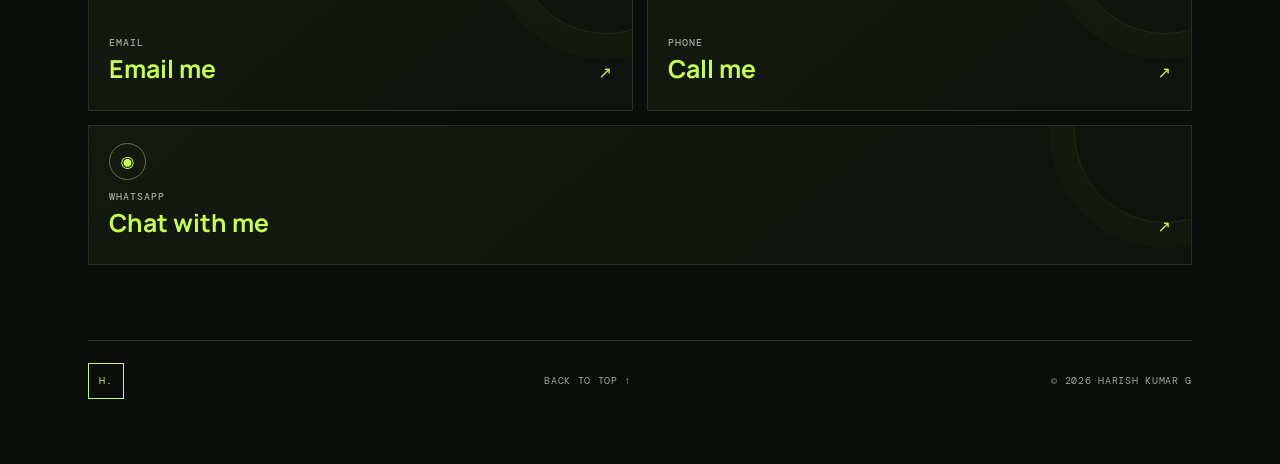
==== commit 4a76e0dd: "Add ADL-TT project to portfolio" ====
--- a/index.html
+++ b/index.html
@@ -6,7 +6,7 @@
 <section class="wrap section" id="work"><div class="label">02 / SELECTED WORK <span>IDEAS IN PROGRESS</span></div><div class="heading"><h2>Work with a <span class="lime">purpose.</span></h2><p>Learning projects and product concepts. Status is described honestly.</p></div><div class="projects">
 <article class="project"><div class="project-label">01 — OPERATIONS <span>CONCEPT / BUILDING</span></div><div class="art stock"><div class="window"><small>STOCK / DAILY REPORT</small><strong>6,000 L</strong><small>LOW-STOCK THRESHOLD</small></div></div><div class="project-info"><h3>HGC SmartStock</h3><p>A fuel stock tracking concept for daily sales, physical stock, delivery entries and low-stock awareness.</p><div class="tags"><span>Workflow design</span><span>Reporting</span><span>Apps Script concept</span></div><button data-project="stock">Project details ↗</button></div></article>
 <article class="project"><div class="project-label">02 — WORKFLOW <span>ITERATING</span></div><div class="art fuel"><div class="pump">FUEL<br>FLOW</div></div><div class="project-info"><h3>FuelFlow</h3><p>A fuel-station shift and sales workflow concept designed around clearer records and simpler handovers.</p><div class="tags"><span>HTML / CSS</span><span>JavaScript</span><span>Firebase planned</span></div><button data-project="fuel">Project details ↗</button></div></article>
-<article class="project"><div class="project-label">03 — PERSONAL <span>PORTFOLIO</span></div><div class="art lab"><code>const idea = "useful";<br>build(idea);<br><i>// keep learning</i></code></div><div class="project-info"><h3>Digital Lab</h3><p>A home for experiments, small interfaces and skills developed while learning to build for the web.</p><div class="tags"><span>UI experiments</span><span>Responsive design</span></div><button data-project="lab">Project details ↗</button></div></article></div></section>
+<article class="project"><div class="project-label">03 — PERSONAL <span>PORTFOLIO</span></div><div class="art lab"><code>const idea = "useful";<br>build(idea);<br><i>// keep learning</i></code></div><div class="project-info"><h3>Digital Lab</h3><p>A home for experiments, small interfaces and skills developed while learning to build for the web.</p><div class="tags"><span>UI experiments</span><span>Responsive design</span></div><button data-project="lab">Project details ↗</button></div></article><article class="project"><div class="project-label">04 — OPERATIONS <span>BACKEND IMPLEMENTED</span></div><div class="art fuel"><div class="pump">ADL<br>TT</div></div><div class="project-info"><h3>ADL-TT Decantation</h3><p>A fuel-tanker delivery record system with staff and owner access, shared records, TT timing and dip/TVA calculations.</p><div class="tags"><span>Node.js</span><span>Express 5</span><span>PostgreSQL</span></div><button data-project="tt">Project details ↗</button></div></article></div></section>
 <section class="wrap section" id="stack"><div class="label">03 / TOOLKIT <span>LEARNING IN PUBLIC</span></div><div class="two"><h2>Solid basics.<br><span class="lime">Always leveling up.</span></h2><div><p>I focus on understanding fundamentals before reaching for complexity.</p><div class="skills"><span>HTML5</span><span>CSS3</span><span>JavaScript</span><span>Responsive UI</span><span>Git & GitHub</span><span>React — learning</span><span>Node.js — learning</span><span>Databases — learning</span></div><p class="note">● Skills are a learning snapshot, not a claim of expert-level proficiency.</p><div class="skill-path"><article><small>01 / FOUNDATIONS</small><h3>Building confidence</h3><p>HTML, CSS, JavaScript, responsive interfaces and Git fundamentals.</p><span class="path-state">PRACTISING</span></article><article><small>02 / APPLICATION</small><h3>Making things work</h3><p>DOM interactions, accessible UI patterns, debugging and project structure.</p><span class="path-state">APPLYING</span></article><article><small>03 / NEXT FRONTIER</small><h3>Going full-stack</h3><p>React, Node.js, APIs and databases through focused learning projects.</p><span class="path-state">EXPLORING</span></article></div></div></div></section>
 <section class="wrap section" id="journey"><div class="label">04 / JOURNEY <span>PROGRESS OVER PERFECTION</span></div><div class="heading"><h2>Learning by <span class="lime">building.</span></h2><p>A practical path from fundamentals to complete software experiences.</p></div><div class="journey-list"><article><span>STAGE 01</span><div><h3>Understand the web</h3><p>Build a strong base in HTML, CSS, JavaScript and responsive design.</p></div><b>FOUNDATION</b></article><article><span>STAGE 02</span><div><h3>Ship useful interfaces</h3><p>Turn real workflows into clear screens, forms and interactive experiences.</p></div><b>IN PRACTICE</b></article><article><span>STAGE 03</span><div><h3>Connect the system</h3><p>Grow into frontend frameworks, backend services, APIs and data.</p></div><b>NEXT</b></article></div></section>
 <section class="wrap section" id="contact"><div class="label">05 / CONTACT <span>OPEN A CONVERSATION</span></div><div class="contact-intro"><p class="eyebrow">HAVE AN IDEA?</p><h2>Let's make<br>something <span class="lime">useful.</span></h2><p>Interested in technology, learning or building something together? I'd be happy to connect.</p></div><div class="contacts"><a href="mailto:Harishkumar49024@gmail.com"><b>✉</b><small>EMAIL</small><strong>Email me</strong><span>↗</span></a><a href="tel:+918428827446"><b>⌕</b><small>PHONE</small><strong>Call me</strong><span>↗</span></a><a class="wide" href="https://wa.me/918428827446" target="_blank" rel="noopener noreferrer"><b>◉</b><small>WHATSAPP</small><strong>Chat with me</strong><span>↗</span></a></div><footer><a class="mark" href="#top">H.</a><a href="#top">BACK TO TOP ↑</a><span>© <span id="year">2026</span> HARISH KUMAR G</span></footer></section></main>
--- a/style.css
+++ b/style.css
@@ -114,3 +114,7 @@
 
 /* HARISH OS project briefs — clear, honest case-study details. */
 .brief-grid{display:grid;grid-template-columns:1fr 1fr;gap:12px;margin:22px 0}.brief-grid section{padding:14px;border:1px solid #39452a;background:#0d110a;min-width:0}.brief-grid section small{font:.58rem var(--mono);letter-spacing:.08em;color:var(--lime)}.brief-grid section p{font-size:.78rem;line-height:1.65;margin:9px 0 0;color:var(--muted)}.brief-grid .brief-status{grid-column:1/-1}.brief-grid .brief-status p{color:#d0d9c4}@media(max-width:420px){dialog{padding:22px}.brief-grid{grid-template-columns:1fr}.brief-grid .brief-status{grid-column:auto}}
+
+
+/* HARISH OS complete upgrade: skill path and learning journey. */
+.skill-path{display:grid;grid-template-columns:repeat(3,minmax(0,1fr));gap:12px;margin-top:25px}.skill-path article{border:1px solid var(--line);background:#10130d;padding:18px;min-width:0}.skill-path small,.journey-list article>span{font:.58rem var(--mono);letter-spacing:.08em;color:var(--lime)}.skill-path h3,.journey-list h3{font-size:1rem;margin:14px 0 8px}.skill-path p,.journey-list p{font-size:.76rem;line-height:1.65;color:var(--muted)}.path-state{display:inline-block;margin-top:12px;padding:5px 8px;border:1px solid #39452a;color:#c7ff4d;font:.55rem var(--mono);letter-spacing:.07em}.journey-list{border-top:1px solid var(--line)}.journey-list article{display:grid;grid-template-columns:100px 1fr auto;align-items:center;gap:20px;padding:22px 0;border-bottom:1px solid var(--line)}.journey-list h3{margin:0 0 5px}.journey-list p{margin:0}.journey-list article>b{font:.57rem var(--mono);font-weight:400;letter-spacing:.08em;color:var(--muted)}@media(max-width:760px){.skill-path{grid-template-columns:1fr}.skill-path article{padding:16px}.journey-list article{grid-template-columns:1fr auto;gap:8px 12px}.journey-list article>span{grid-column:1/-1}.journey-list article>div{grid-column:1}.journey-list article>b{grid-column:2;grid-row:2;align-self:start}}@media(prefers-reduced-motion:reduce){.skill-path article,.journey-list article{scroll-behavior:auto}}
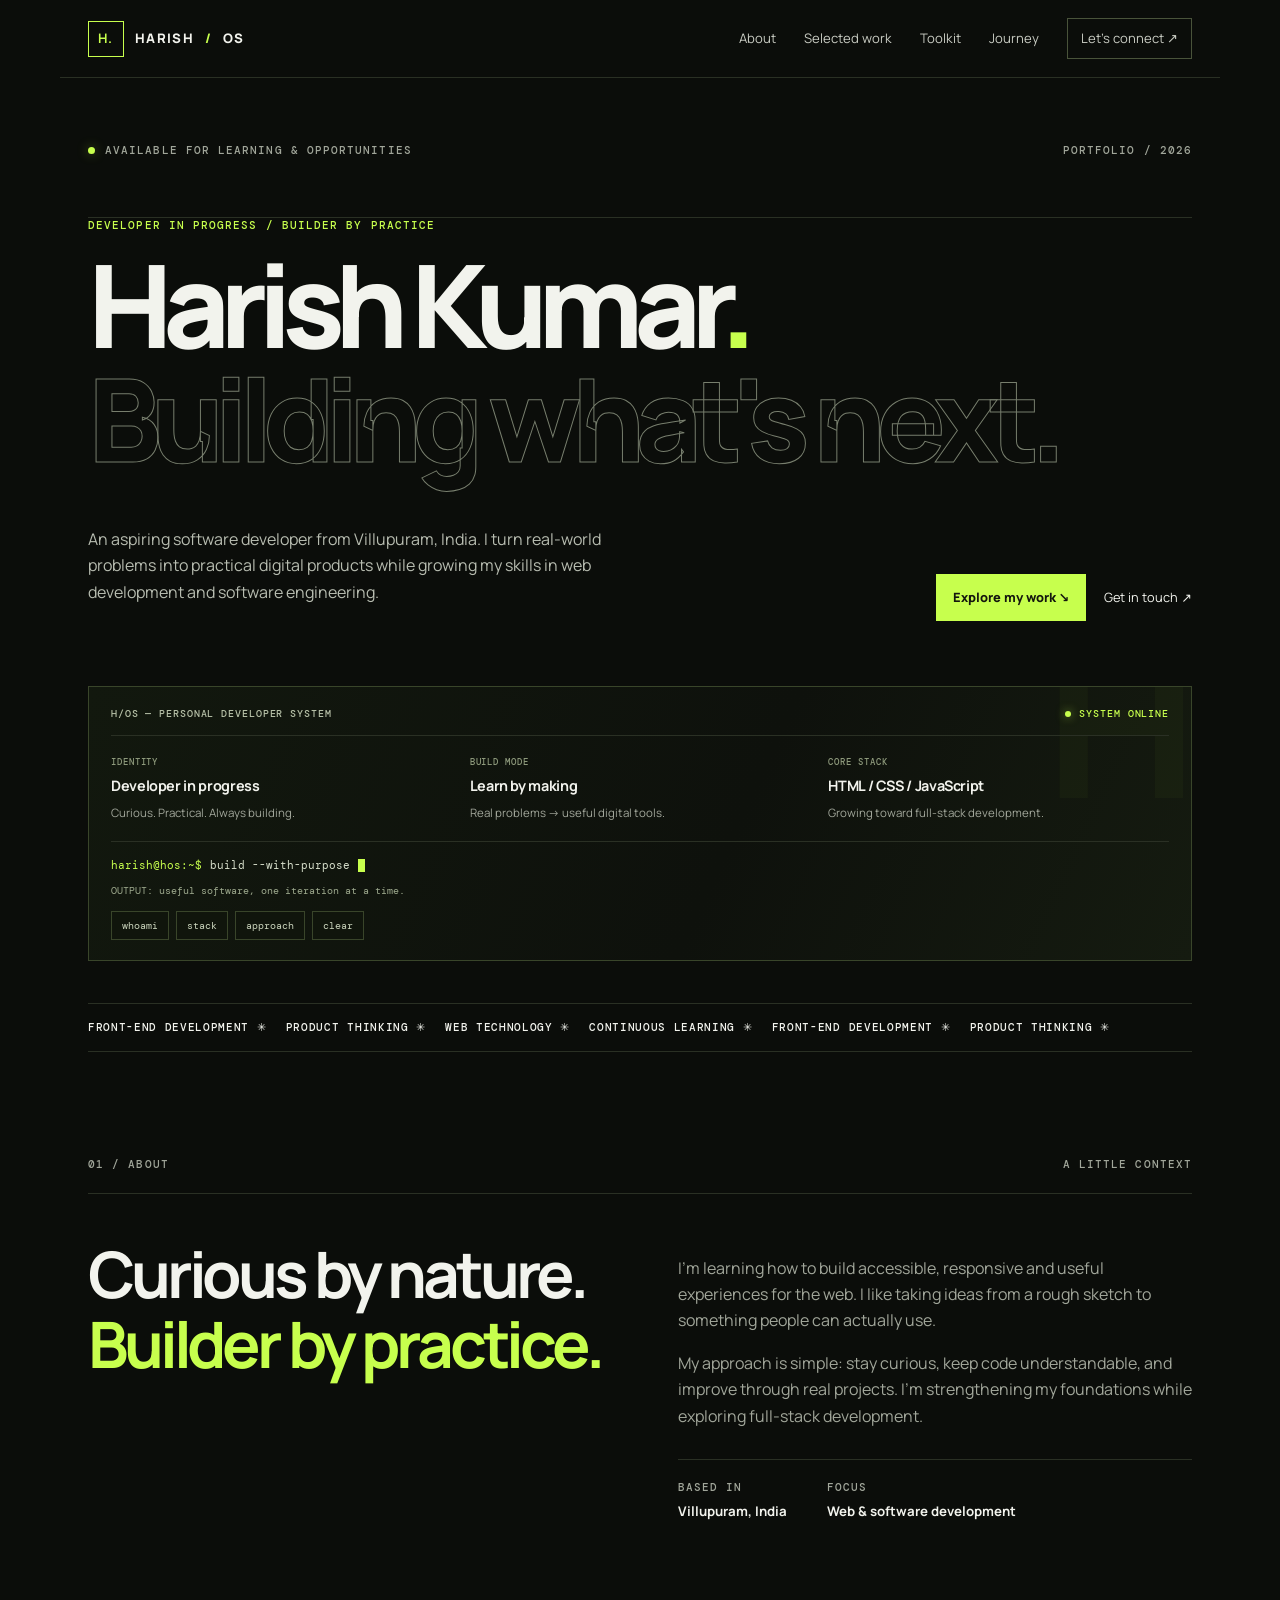
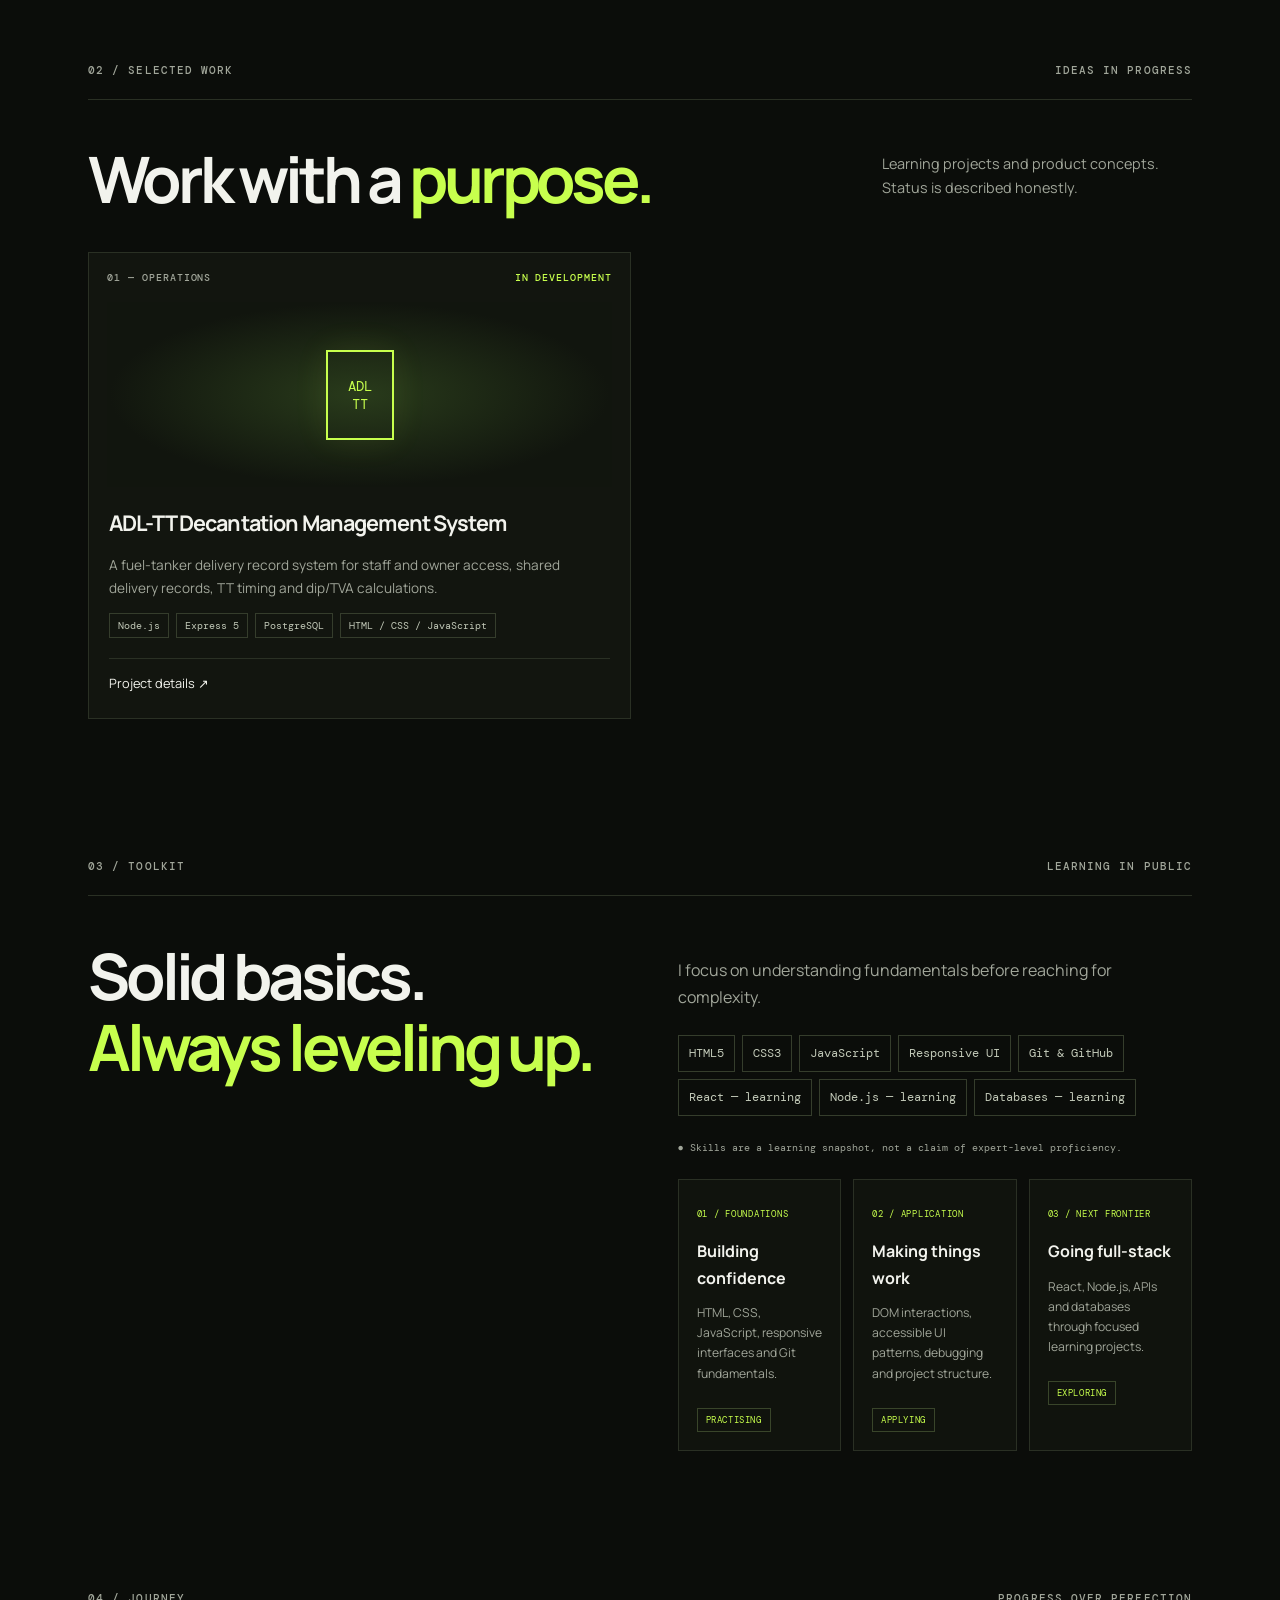
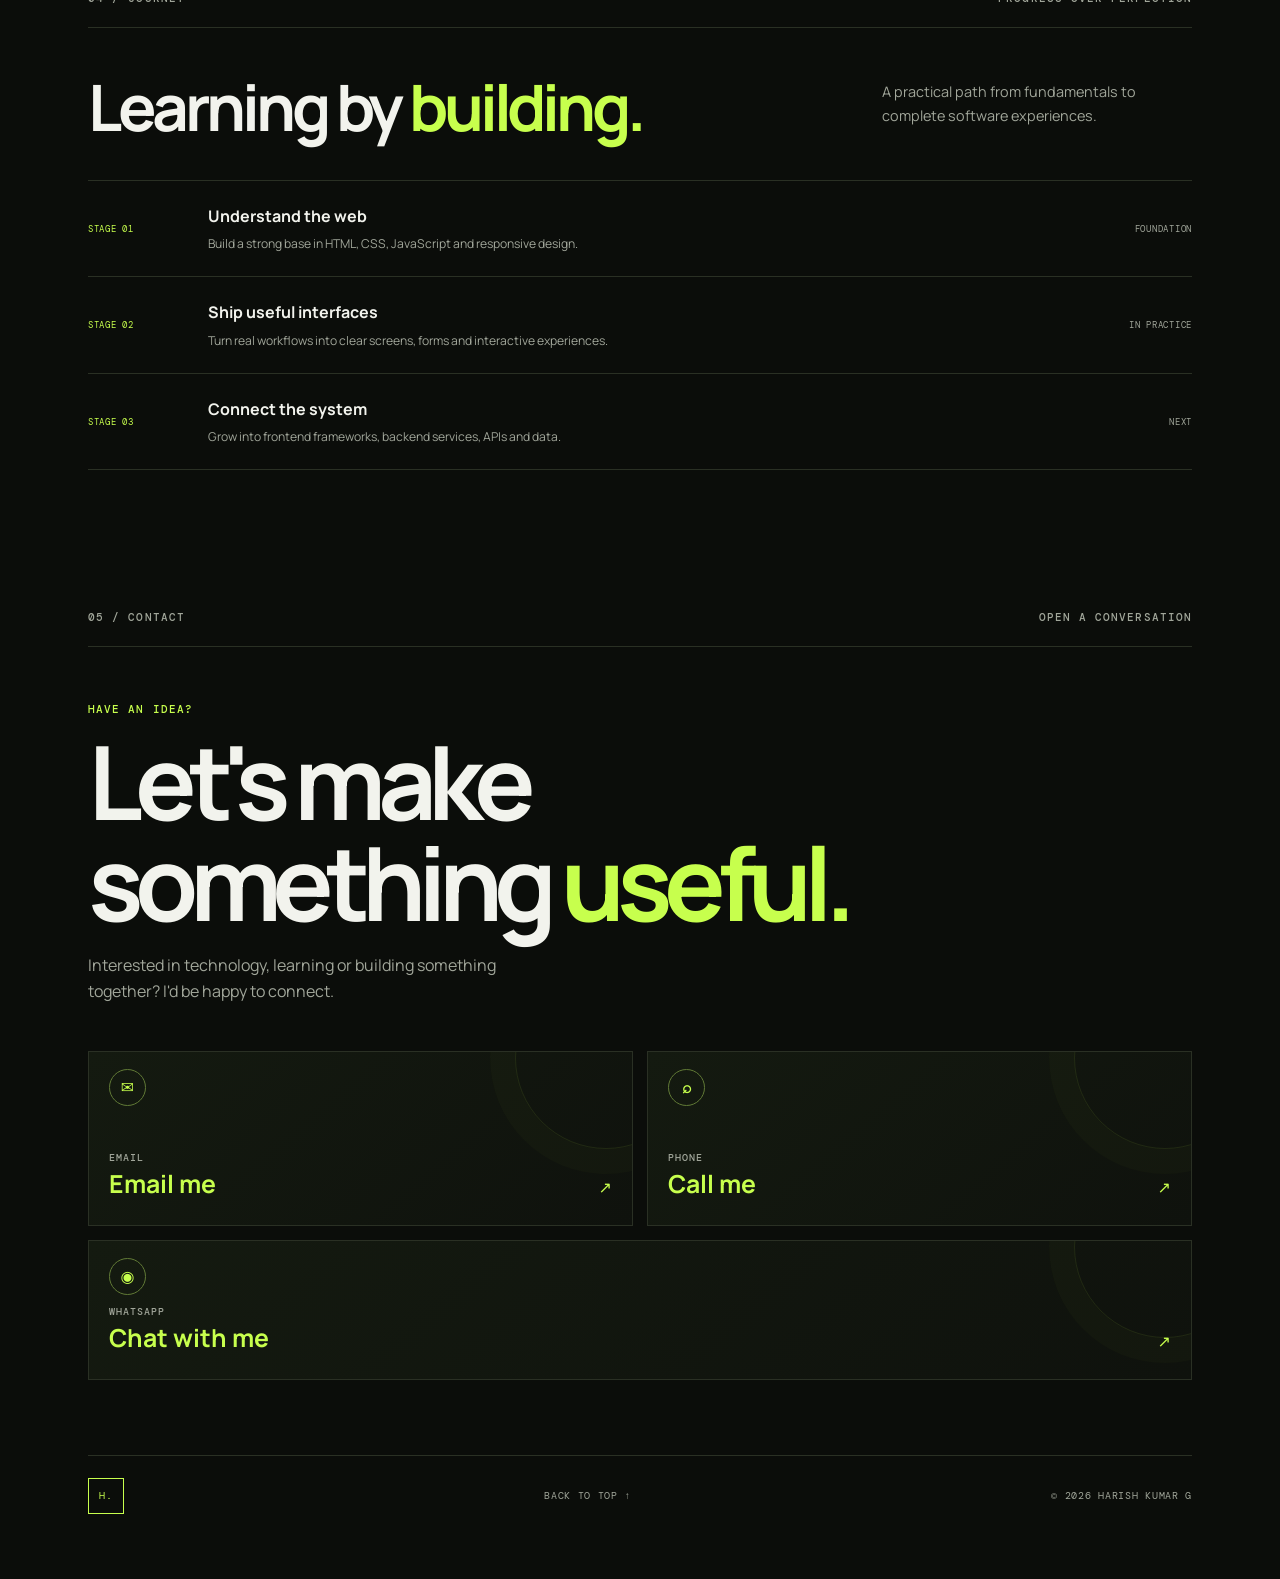
==== commit 3260775d: "Show only ADL-TT project in portfolio" ====
--- a/index.html
+++ b/index.html
@@ -4,10 +4,9 @@
 <main id="main"><section class="hero wrap" id="top"><div class="meta"><i></i> AVAILABLE FOR LEARNING & OPPORTUNITIES <span>PORTFOLIO / 2026</span></div><p class="eyebrow">DEVELOPER IN PROGRESS / BUILDER BY PRACTICE</p><h1>Harish Kumar<span class="lime">.</span><br><em>Building what's next.</em></h1><div class="hero-bottom"><p>An aspiring software developer from Villupuram, India. I turn real-world problems into practical digital products while growing my skills in web development and software engineering.</p><div><a class="button" href="#work">Explore my work ↘</a> <a class="plain" href="#contact">Get in touch ↗</a></div></div><section class="system-panel" aria-label="Harish developer system"><div class="system-top"><span>H/OS — PERSONAL DEVELOPER SYSTEM</span><span class="system-live"><i></i> SYSTEM ONLINE</span></div><div class="system-grid"><div><small>IDENTITY</small><strong>Developer in progress</strong><span>Curious. Practical. Always building.</span></div><div><small>BUILD MODE</small><strong>Learn by making</strong><span>Real problems → useful digital tools.</span></div><div><small>CORE STACK</small><strong>HTML / CSS / JavaScript</strong><span>Growing toward full-stack development.</span></div></div><div class="system-command"><div class="console-line"><span class="prompt">harish@hos:~$</span> <span id="console-command">build --with-purpose</span> <span class="command-cursor" aria-hidden="true"></span></div><div class="console-output" id="console-output" aria-live="polite">OUTPUT: useful software, one iteration at a time.</div><div class="console-actions" aria-label="Explore the developer system"><button type="button" data-command="about">whoami</button><button type="button" data-command="stack">stack</button><button type="button" data-command="method">approach</button><button type="button" data-command="clear">clear</button></div></div></section><div class="ticker"><div>FRONT-END DEVELOPMENT ✳　 PRODUCT THINKING ✳　 WEB TECHNOLOGY ✳　 CONTINUOUS LEARNING ✳　 FRONT-END DEVELOPMENT ✳　 PRODUCT THINKING ✳</div></div></section>
 <section class="wrap section" id="about"><div class="label">01 / ABOUT <span>A LITTLE CONTEXT</span></div><div class="two"><h2>Curious by nature.<br><span class="lime">Builder by practice.</span></h2><div><p>I'm learning how to build accessible, responsive and useful experiences for the web. I like taking ideas from a rough sketch to something people can actually use.</p><p>My approach is simple: stay curious, keep code understandable, and improve through real projects. I'm strengthening my foundations while exploring full-stack development.</p><div class="facts"><div><small>BASED IN</small><b>Villupuram, India</b></div><div><small>FOCUS</small><b>Web & software development</b></div></div></div></div></section>
 <section class="wrap section" id="work"><div class="label">02 / SELECTED WORK <span>IDEAS IN PROGRESS</span></div><div class="heading"><h2>Work with a <span class="lime">purpose.</span></h2><p>Learning projects and product concepts. Status is described honestly.</p></div><div class="projects">
-<article class="project"><div class="project-label">01 — OPERATIONS <span>CONCEPT / BUILDING</span></div><div class="art stock"><div class="window"><small>STOCK / DAILY REPORT</small><strong>6,000 L</strong><small>LOW-STOCK THRESHOLD</small></div></div><div class="project-info"><h3>HGC SmartStock</h3><p>A fuel stock tracking concept for daily sales, physical stock, delivery entries and low-stock awareness.</p><div class="tags"><span>Workflow design</span><span>Reporting</span><span>Apps Script concept</span></div><button data-project="stock">Project details ↗</button></div></article>
-<article class="project"><div class="project-label">02 — WORKFLOW <span>ITERATING</span></div><div class="art fuel"><div class="pump">FUEL<br>FLOW</div></div><div class="project-info"><h3>FuelFlow</h3><p>A fuel-station shift and sales workflow concept designed around clearer records and simpler handovers.</p><div class="tags"><span>HTML / CSS</span><span>JavaScript</span><span>Firebase planned</span></div><button data-project="fuel">Project details ↗</button></div></article>
-<article class="project"><div class="project-label">03 — PERSONAL <span>PORTFOLIO</span></div><div class="art lab"><code>const idea = "useful";<br>build(idea);<br><i>// keep learning</i></code></div><div class="project-info"><h3>Digital Lab</h3><p>A home for experiments, small interfaces and skills developed while learning to build for the web.</p><div class="tags"><span>UI experiments</span><span>Responsive design</span></div><button data-project="lab">Project details ↗</button></div></article><article class="project"><div class="project-label">04 — OPERATIONS <span>BACKEND IMPLEMENTED</span></div><div class="art fuel"><div class="pump">ADL<br>TT</div></div><div class="project-info"><h3>ADL-TT Decantation</h3><p>A fuel-tanker delivery record system with staff and owner access, shared records, TT timing and dip/TVA calculations.</p><div class="tags"><span>Node.js</span><span>Express 5</span><span>PostgreSQL</span></div><button data-project="tt">Project details ↗</button></div></article></div></section>
+<article class="project"><div class="project-label">01 — OPERATIONS <span>IN DEVELOPMENT</span></div><div class="art fuel"><div class="pump">ADL<br>TT</div></div><div class="project-info"><h3>ADL-TT Decantation Management System</h3><p>A fuel-tanker delivery record system for staff and owner access, shared delivery records, TT timing and dip/TVA calculations.</p><div class="tags"><span>Node.js</span><span>Express 5</span><span>PostgreSQL</span><span>HTML / CSS / JavaScript</span></div><button data-project="tt">Project details ↗</button></div></article>
+</div></section>
 <section class="wrap section" id="stack"><div class="label">03 / TOOLKIT <span>LEARNING IN PUBLIC</span></div><div class="two"><h2>Solid basics.<br><span class="lime">Always leveling up.</span></h2><div><p>I focus on understanding fundamentals before reaching for complexity.</p><div class="skills"><span>HTML5</span><span>CSS3</span><span>JavaScript</span><span>Responsive UI</span><span>Git & GitHub</span><span>React — learning</span><span>Node.js — learning</span><span>Databases — learning</span></div><p class="note">● Skills are a learning snapshot, not a claim of expert-level proficiency.</p><div class="skill-path"><article><small>01 / FOUNDATIONS</small><h3>Building confidence</h3><p>HTML, CSS, JavaScript, responsive interfaces and Git fundamentals.</p><span class="path-state">PRACTISING</span></article><article><small>02 / APPLICATION</small><h3>Making things work</h3><p>DOM interactions, accessible UI patterns, debugging and project structure.</p><span class="path-state">APPLYING</span></article><article><small>03 / NEXT FRONTIER</small><h3>Going full-stack</h3><p>React, Node.js, APIs and databases through focused learning projects.</p><span class="path-state">EXPLORING</span></article></div></div></div></section>
 <section class="wrap section" id="journey"><div class="label">04 / JOURNEY <span>PROGRESS OVER PERFECTION</span></div><div class="heading"><h2>Learning by <span class="lime">building.</span></h2><p>A practical path from fundamentals to complete software experiences.</p></div><div class="journey-list"><article><span>STAGE 01</span><div><h3>Understand the web</h3><p>Build a strong base in HTML, CSS, JavaScript and responsive design.</p></div><b>FOUNDATION</b></article><article><span>STAGE 02</span><div><h3>Ship useful interfaces</h3><p>Turn real workflows into clear screens, forms and interactive experiences.</p></div><b>IN PRACTICE</b></article><article><span>STAGE 03</span><div><h3>Connect the system</h3><p>Grow into frontend frameworks, backend services, APIs and data.</p></div><b>NEXT</b></article></div></section>
 <section class="wrap section" id="contact"><div class="label">05 / CONTACT <span>OPEN A CONVERSATION</span></div><div class="contact-intro"><p class="eyebrow">HAVE AN IDEA?</p><h2>Let's make<br>something <span class="lime">useful.</span></h2><p>Interested in technology, learning or building something together? I'd be happy to connect.</p></div><div class="contacts"><a href="mailto:Harishkumar49024@gmail.com"><b>✉</b><small>EMAIL</small><strong>Email me</strong><span>↗</span></a><a href="tel:+918428827446"><b>⌕</b><small>PHONE</small><strong>Call me</strong><span>↗</span></a><a class="wide" href="https://wa.me/918428827446" target="_blank" rel="noopener noreferrer"><b>◉</b><small>WHATSAPP</small><strong>Chat with me</strong><span>↗</span></a></div><footer><a class="mark" href="#top">H.</a><a href="#top">BACK TO TOP ↑</a><span>© <span id="year">2026</span> HARISH KUMAR G</span></footer></section></main>
-<dialog id="details"><button class="close" aria-label="Close">×</button><p class="eyebrow" id="dcategory">PROJECT BRIEF</p><h2 id="dtitle"></h2><p id="dtext"></p><div class="brief-grid"><section><small>THE PROBLEM</small><p id="dproblem"></p></section><section><small>MY APPROACH</small><p id="dapproach"></p></section><section class="brief-status"><small>BUILD STATUS</small><p id="dstatus"></p></section></div><div id="dtags" class="tags"></div><small>Project status reflects current learning and development.</small></dialog></body></html>+<dialog id="details"><button class="close" aria-label="Close">×</button><p class="eyebrow" id="dcategory">PROJECT BRIEF</p><h2 id="dtitle"></h2><p id="dtext"></p><div class="brief-grid"><section><small>THE PROBLEM</small><p id="dproblem"></p></section><section><small>MY APPROACH</small><p id="dapproach"></p></section><section class="brief-status"><small>BUILD STATUS</small><p id="dstatus"></p></section></div><div id="dtags" class="tags"></div><p id="dlink-wrap" hidden><a id="dlink" href="#" target="_blank" rel="noopener noreferrer">Open ADL-TT application ↗</a></p><small>Project status reflects current learning and development.</small></dialog></body></html>
